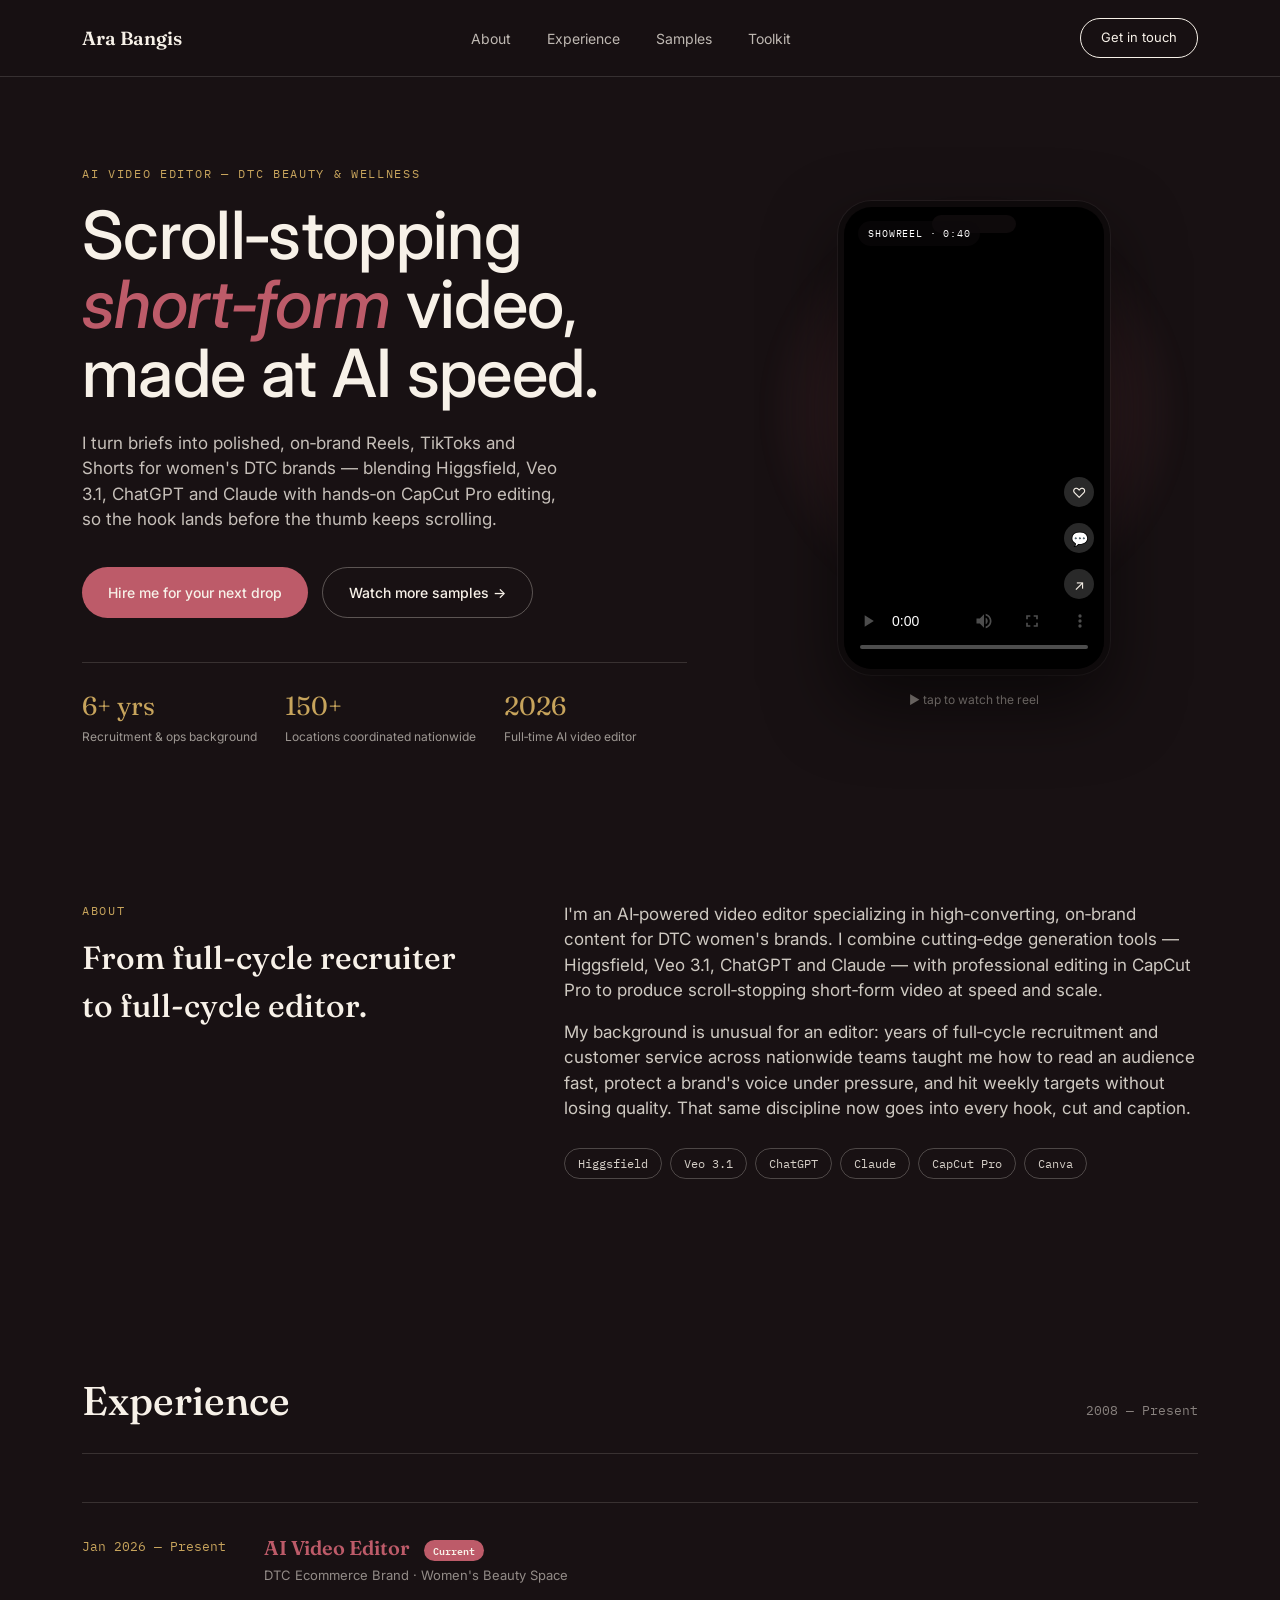
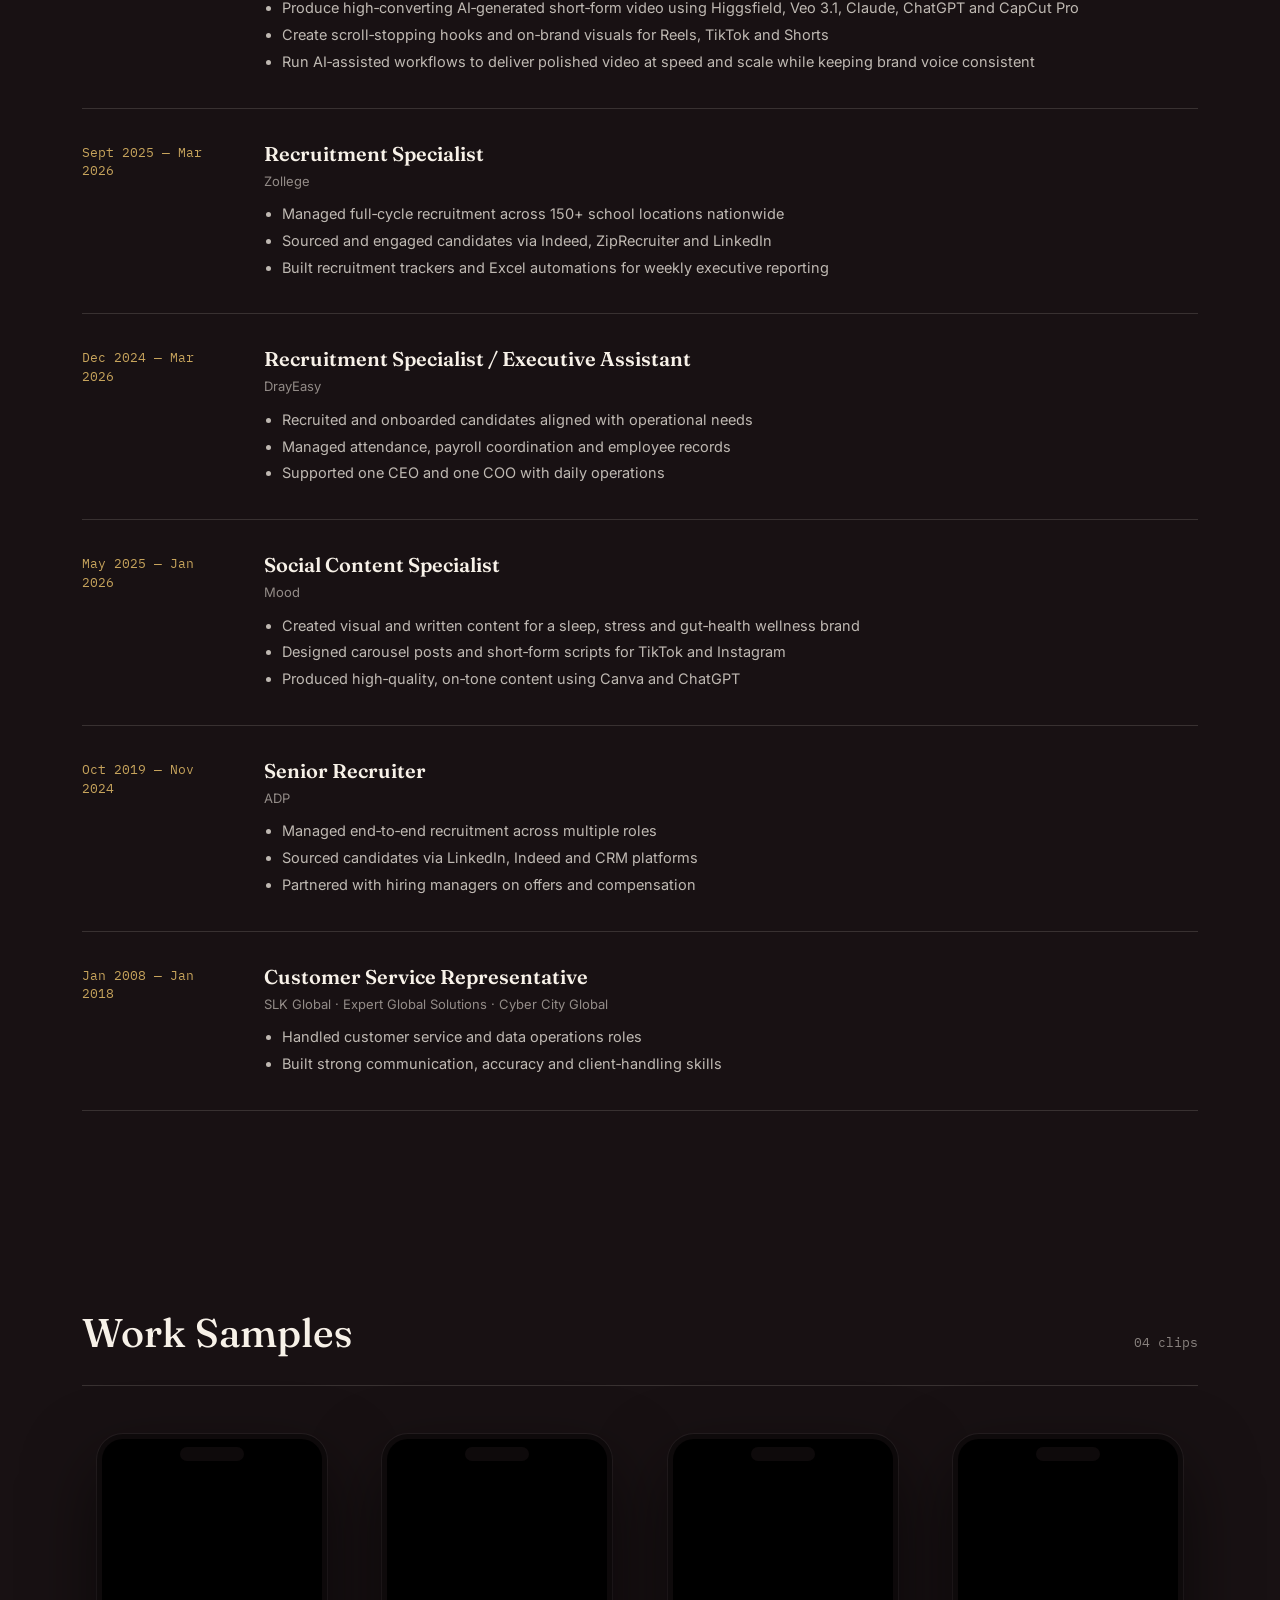
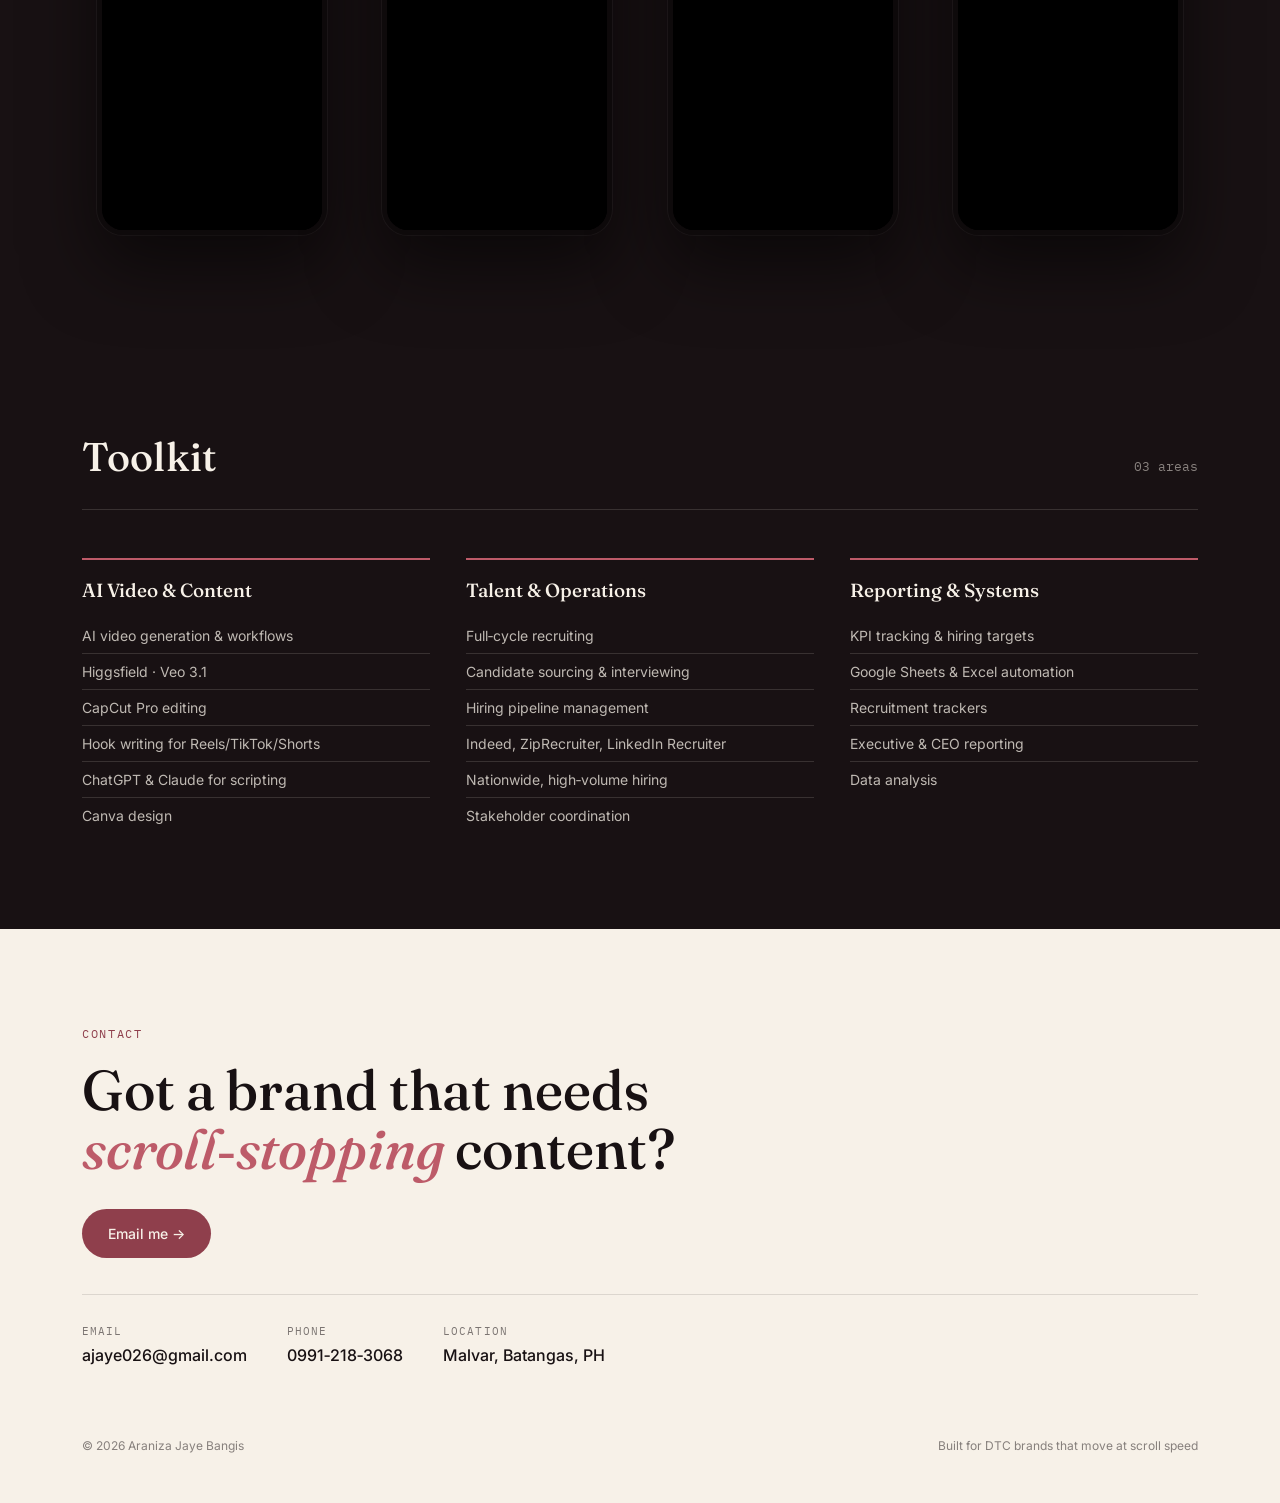
==== index.html @ 62c7978e "Add files via upload" ====
<!DOCTYPE html>
<html lang="en">
<head>
<meta charset="UTF-8">
<meta name="viewport" content="width=device-width, initial-scale=1.0">
<title>Ara Bangis — AI Video Editor for DTC Beauty & Wellness Brands</title>
<link rel="preconnect" href="https://fonts.googleapis.com">
<link rel="preconnect" href="https://fonts.gstatic.com" crossorigin>
<link href="https://fonts.googleapis.com/css2?family=Fraunces:ital,opsz,wght@0,9..144,300;0,9..144,500;0,9..144,600;1,9..144,500&family=Inter:wght@400;500;600&family=IBM+Plex+Mono:wght@400;500&display=swap" rel="stylesheet">
<style>
  :root{
    --ink:#181113;
    --ivory:#F7F1E8;
    --rose:#BD5B69;
    --rose-deep:#8F3F4C;
    --gold:#C7A45C;
    --line: rgba(247,241,232,0.14);
    --line-soft: rgba(24,17,19,0.12);
    --max: 1180px;
  }
  *{box-sizing:border-box; margin:0; padding:0;}
  html{scroll-behavior:smooth;}
  body{
    background:var(--ink);
    color:var(--ivory);
    font-family:'Inter', sans-serif;
    line-height:1.5;
    overflow-x:hidden;
  }
  ::selection{background:var(--rose); color:var(--ivory);}
  a{color:inherit; text-decoration:none;}

  .display{font-family:'Fraunces', serif;}
  .mono{font-family:'IBM Plex Mono', monospace; letter-spacing:0.02em;}
  .eyebrow{
    font-family:'IBM Plex Mono', monospace;
    font-size:12px;
    letter-spacing:0.14em;
    text-transform:uppercase;
    color:var(--gold);
  }

  .wrap{max-width:var(--max); margin:0 auto; padding:0 32px;}

  /* ---------- NAV ---------- */
  nav{
    position:sticky; top:0; z-index:50;
    background:rgba(24,17,19,0.86);
    backdrop-filter:blur(10px);
    border-bottom:1px solid var(--line);
  }
  nav .wrap{
    display:flex; align-items:center; justify-content:space-between;
    height:76px;
  }
  .nav-name{font-family:'Fraunces', serif; font-size:19px; font-weight:600;}
  .nav-links{display:flex; gap:36px; font-size:14px;}
  .nav-links a{opacity:0.75; transition:opacity 0.2s;}
  .nav-links a:hover{opacity:1;}
  .nav-cta{
    border:1px solid var(--ivory); padding:9px 20px; border-radius:999px;
    font-size:13px; white-space:nowrap;
  }
  .nav-cta:hover{background:var(--ivory); color:var(--ink);}
  @media (max-width:820px){ .nav-links{display:none;} }

  /* ---------- HERO ---------- */
  header.hero{
    padding:88px 0 60px;
    position:relative;
  }
  .hero-grid{
    display:grid;
    grid-template-columns:1.15fr 0.85fr;
    gap:64px;
    align-items:center;
  }
  @media (max-width:900px){ .hero-grid{grid-template-columns:1fr; gap:56px;} }

  .hero h1{
    font-size:clamp(40px, 5.2vw, 68px);
    font-weight:500;
    line-height:1.04;
    letter-spacing:-0.01em;
    margin:18px 0 22px;
  }
  .hero h1 em{
    font-style:italic;
    color:var(--rose);
    font-weight:500;
  }
  .hero p.lede{
    font-size:17px;
    max-width:480px;
    color:rgba(247,241,232,0.78);
    margin-bottom:34px;
  }
  .hero-ctas{display:flex; gap:14px; flex-wrap:wrap;}
  .btn{
    display:inline-flex; align-items:center; gap:8px;
    padding:14px 26px; border-radius:999px;
    font-size:14px; font-weight:500;
    transition:transform 0.2s ease, background 0.2s ease;
  }
  .btn-solid{background:var(--rose); color:var(--ivory);}
  .btn-solid:hover{background:var(--rose-deep); transform:translateY(-2px);}
  .btn-outline{border:1px solid rgba(247,241,232,0.3);}
  .btn-outline:hover{border-color:var(--ivory); transform:translateY(-2px);}

  .hero-meta{
    display:flex; gap:28px; margin-top:44px;
    padding-top:24px; border-top:1px solid var(--line);
    flex-wrap:wrap;
  }
  .hero-meta .stat-num{font-family:'Fraunces', serif; font-size:26px; color:var(--gold);}
  .hero-meta .stat-label{font-size:12px; color:rgba(247,241,232,0.6); margin-top:2px;}

  /* ---------- PHONE / REEL SHOWCASE ---------- */
  .phone-stage{
    display:flex; justify-content:center; position:relative;
  }
  .phone-stage::before{
    content:"";
    position:absolute;
    width:420px; height:420px;
    background:radial-gradient(circle, rgba(189,91,105,0.35), transparent 70%);
    filter:blur(10px);
    z-index:0;
  }
  .phone{
    position:relative; z-index:1;
    width:272px;
    border-radius:34px;
    border:6px solid #0e0a0b;
    background:#0e0a0b;
    box-shadow:0 30px 70px rgba(0,0,0,0.55), 0 0 0 1px rgba(255,255,255,0.06);
    overflow:hidden;
  }
  .phone-notch{
    position:absolute; top:8px; left:50%; transform:translateX(-50%);
    width:84px; height:18px; background:#0e0a0b; border-radius:12px; z-index:5;
  }
  .phone video{
    display:block; width:100%; aspect-ratio:9/16; object-fit:cover; background:#000;
  }
  .reel-chrome{
    position:absolute; inset:0; z-index:4; pointer-events:none;
    display:flex; flex-direction:column; justify-content:flex-end;
    padding:16px 14px; color:#fff;
  }
  .reel-chrome .handle{font-size:12px; font-weight:600;}
  .reel-chrome .caption{font-size:11px; opacity:0.85; margin-top:3px; max-width:170px;}
  .reel-side-icons{
    position:absolute; right:10px; bottom:70px; z-index:5;
    display:flex; flex-direction:column; gap:16px; align-items:center;
    pointer-events:none;
  }
  .reel-side-icons span{font-size:10px; color:#fff; opacity:0.9;}
  .reel-side-icons .ico{
    width:30px; height:30px; border-radius:50%;
    background:rgba(255,255,255,0.16);
    display:flex; align-items:center; justify-content:center;
    font-size:14px;
  }
  .play-badge{
    position:absolute; top:14px; left:14px; z-index:6;
    background:rgba(14,10,11,0.55);
    color:#fff; font-size:10px; font-family:'IBM Plex Mono', monospace;
    padding:5px 10px; border-radius:999px; letter-spacing:0.08em;
  }
  .tap-hint{
    text-align:center; margin-top:16px; font-size:12px;
    color:rgba(247,241,232,0.55);
  }

  /* ---------- SECTION HEADERS ---------- */
  section{padding:96px 0;}
  .section-head{
    display:flex; align-items:baseline; justify-content:space-between;
    margin-bottom:48px; flex-wrap:wrap; gap:14px;
    border-bottom:1px solid var(--line); padding-bottom:22px;
  }
  .section-head h2{font-size:clamp(28px,3.4vw,40px); font-weight:500;}
  .section-head .count{font-family:'IBM Plex Mono', monospace; font-size:13px; opacity:0.5;}

  /* ---------- ABOUT ---------- */
  #about .about-grid{
    display:grid; grid-template-columns:0.4fr 0.6fr; gap:60px;
  }
  @media (max-width:820px){ #about .about-grid{grid-template-columns:1fr;} }
  #about p{font-size:17px; color:rgba(247,241,232,0.82); margin-bottom:16px; max-width:640px;}
  .toolbelt{display:flex; flex-wrap:wrap; gap:8px; margin-top:26px;}
  .pill{
    font-family:'IBM Plex Mono', monospace; font-size:11.5px;
    border:1px solid rgba(247,241,232,0.24); border-radius:999px;
    padding:6px 13px; color:rgba(247,241,232,0.85);
  }

  /* ---------- WORK TIMELINE ---------- */
  .timeline{border-top:1px solid var(--line);}
  .tl-item{
    display:grid; grid-template-columns:150px 1fr; gap:32px;
    padding:30px 0; border-bottom:1px solid var(--line);
  }
  @media (max-width:700px){ .tl-item{grid-template-columns:1fr;} }
  .tl-date{
    font-family:'IBM Plex Mono', monospace; font-size:12.5px;
    color:var(--gold); padding-top:4px;
  }
  .tl-role{font-size:20px; font-weight:600; margin-bottom:3px;}
  .tl-role .display{font-family:'Fraunces', serif; font-weight:500;}
  .tl-org{font-size:13px; color:rgba(247,241,232,0.55); margin-bottom:12px;}
  .tl-item.featured .tl-role{color:var(--rose);}
  .tl-item ul{margin-left:18px; color:rgba(247,241,232,0.75); font-size:14.5px;}
  .tl-item li{margin-bottom:5px;}
  .tag-featured{
    display:inline-block; margin-left:10px;
    font-family:'IBM Plex Mono', monospace; font-size:10px;
    background:var(--rose); color:var(--ivory);
    padding:3px 9px; border-radius:999px; vertical-align:middle;
  }

  /* ---------- SAMPLE GALLERY ---------- */
  .sample-grid{
    display:grid;
    grid-template-columns:repeat(4, 1fr);
    gap:26px;
  }
  @media (max-width:980px){ .sample-grid{grid-template-columns:repeat(2,1fr);} }
  @media (max-width:560px){ .sample-grid{grid-template-columns:1fr; max-width:280px; margin:0 auto;} }
  .sample-card{display:flex; justify-content:center;}
  .phone--sm{width:100%; max-width:230px; border-radius:26px; border-width:5px;}
  .phone--sm .phone-notch{width:64px; height:14px;}

  /* ---------- SKILLS ---------- */
  .skill-cols{display:grid; grid-template-columns:repeat(3,1fr); gap:36px;}
  @media (max-width:820px){ .skill-cols{grid-template-columns:1fr 1fr;} }
  @media (max-width:560px){ .skill-cols{grid-template-columns:1fr;} }
  .skill-card{border-top:2px solid var(--rose); padding-top:16px;}
  .skill-card h3{font-family:'Fraunces', serif; font-size:19px; font-weight:500; margin-bottom:14px;}
  .skill-card ul{list-style:none; font-size:14px; color:rgba(247,241,232,0.75);}
  .skill-card li{padding:7px 0; border-bottom:1px solid var(--line);}
  .skill-card li:last-child{border-bottom:none;}

  /* ---------- CONTACT ---------- */
  footer{
    background:var(--ivory); color:var(--ink);
    padding:96px 0 48px;
  }
  footer .eyebrow{color:var(--rose-deep);}
  footer h2{
    font-family:'Fraunces', serif; font-weight:500;
    font-size:clamp(32px,5vw,56px); line-height:1.05; margin:18px 0 30px;
    max-width:680px;
  }
  footer h2 em{color:var(--rose); font-style:italic;}
  .contact-row{
    display:flex; gap:40px; flex-wrap:wrap; margin-top:36px;
    padding-top:28px; border-top:1px solid var(--line-soft);
  }
  .contact-item .label{font-family:'IBM Plex Mono', monospace; font-size:11px; text-transform:uppercase; letter-spacing:0.1em; opacity:0.55;}
  .contact-item .val{font-size:16px; font-weight:500; margin-top:4px;}
  .foot-bottom{
    margin-top:70px; display:flex; justify-content:space-between;
    font-size:12px; opacity:0.5; flex-wrap:wrap; gap:10px;
  }
</style>
</head>
<body>

<nav>
  <div class="wrap">
    <div class="nav-name">Ara Bangis</div>
    <div class="nav-links">
      <a href="#about">About</a>
      <a href="#work">Experience</a>
      <a href="#samples">Samples</a>
      <a href="#skills">Toolkit</a>
    </div>
    <a class="nav-cta" href="#contact">Get in touch</a>
  </div>
</nav>

<header class="hero">
  <div class="wrap hero-grid">
    <div>
      <div class="eyebrow">AI Video Editor — DTC Beauty &amp; Wellness</div>
      <h1>Scroll‑stopping<br><em>short‑form</em> video,<br>made at AI speed.</h1>
      <p class="lede">I turn briefs into polished, on‑brand Reels, TikToks and Shorts for women's DTC brands — blending Higgsfield, Veo 3.1, ChatGPT and Claude with hands‑on CapCut Pro editing, so the hook lands before the thumb keeps scrolling.</p>
      <div class="hero-ctas">
        <a class="btn btn-solid" href="mailto:ajaye026@gmail.com">Hire me for your next drop</a>
        <a class="btn btn-outline" href="#samples">Watch more samples →</a>
      </div>
      <div class="hero-meta">
        <div>
          <div class="stat-num">6+ yrs</div>
          <div class="stat-label">Recruitment &amp; ops background</div>
        </div>
        <div>
          <div class="stat-num">150+</div>
          <div class="stat-label">Locations coordinated nationwide</div>
        </div>
        <div>
          <div class="stat-num">2026</div>
          <div class="stat-label">Full‑time AI video editor</div>
        </div>
      </div>
    </div>

    <div class="phone-stage">
      <div>
        <div class="phone">
          <div class="phone-notch"></div>
          <span class="play-badge">SHOWREEL · 0:40</span>
          <video controls playsinline preload="metadata" poster="assets/poster.jpg">
            <source src="assets/showreel.mp4" type="video/mp4">
          </video>
          <div class="reel-side-icons">
            <div><div class="ico">♡</div></div>
            <div><div class="ico">💬</div></div>
            <div><div class="ico">↗</div></div>
          </div>
        </div>
        <p class="tap-hint">▶ tap to watch the reel</p>
      </div>
    </div>
  </div>
</header>

<section id="about">
  <div class="wrap about-grid">
    <div>
      <div class="eyebrow">About</div>
      <h2 class="display" style="font-size:32px; font-weight:500; margin-top:14px;">From full‑cycle recruiter<br>to full‑cycle editor.</h2>
    </div>
    <div>
      <p>I'm an AI‑powered video editor specializing in high‑converting, on‑brand content for DTC women's brands. I combine cutting‑edge generation tools — Higgsfield, Veo 3.1, ChatGPT and Claude — with professional editing in CapCut Pro to produce scroll‑stopping short‑form video at speed and scale.</p>
      <p>My background is unusual for an editor: years of full‑cycle recruitment and customer service across nationwide teams taught me how to read an audience fast, protect a brand's voice under pressure, and hit weekly targets without losing quality. That same discipline now goes into every hook, cut and caption.</p>
      <div class="toolbelt">
        <span class="pill">Higgsfield</span>
        <span class="pill">Veo 3.1</span>
        <span class="pill">ChatGPT</span>
        <span class="pill">Claude</span>
        <span class="pill">CapCut Pro</span>
        <span class="pill">Canva</span>
      </div>
    </div>
  </div>
</section>

<section id="work">
  <div class="wrap">
    <div class="section-head">
      <h2 class="display">Experience</h2>
      <div class="count">2008 — Present</div>
    </div>

    <div class="timeline">
      <div class="tl-item featured">
        <div class="tl-date">Jan 2026 — Present</div>
        <div>
          <div class="tl-role display">AI Video Editor <span class="tag-featured">Current</span></div>
          <div class="tl-org">DTC Ecommerce Brand · Women's Beauty Space</div>
          <ul>
            <li>Produce high‑converting AI‑generated short‑form video using Higgsfield, Veo 3.1, Claude, ChatGPT and CapCut Pro</li>
            <li>Create scroll‑stopping hooks and on‑brand visuals for Reels, TikTok and Shorts</li>
            <li>Run AI‑assisted workflows to deliver polished video at speed and scale while keeping brand voice consistent</li>
          </ul>
        </div>
      </div>

      <div class="tl-item">
        <div class="tl-date">Sept 2025 — Mar 2026</div>
        <div>
          <div class="tl-role display">Recruitment Specialist</div>
          <div class="tl-org">Zollege</div>
          <ul>
            <li>Managed full‑cycle recruitment across 150+ school locations nationwide</li>
            <li>Sourced and engaged candidates via Indeed, ZipRecruiter and LinkedIn</li>
            <li>Built recruitment trackers and Excel automations for weekly executive reporting</li>
          </ul>
        </div>
      </div>

      <div class="tl-item">
        <div class="tl-date">Dec 2024 — Mar 2026</div>
        <div>
          <div class="tl-role display">Recruitment Specialist / Executive Assistant</div>
          <div class="tl-org">DrayEasy</div>
          <ul>
            <li>Recruited and onboarded candidates aligned with operational needs</li>
            <li>Managed attendance, payroll coordination and employee records</li>
            <li>Supported one CEO and one COO with daily operations</li>
          </ul>
        </div>
      </div>

      <div class="tl-item">
        <div class="tl-date">May 2025 — Jan 2026</div>
        <div>
          <div class="tl-role display">Social Content Specialist</div>
          <div class="tl-org">Mood</div>
          <ul>
            <li>Created visual and written content for a sleep, stress and gut‑health wellness brand</li>
            <li>Designed carousel posts and short‑form scripts for TikTok and Instagram</li>
            <li>Produced high‑quality, on‑tone content using Canva and ChatGPT</li>
          </ul>
        </div>
      </div>

      <div class="tl-item">
        <div class="tl-date">Oct 2019 — Nov 2024</div>
        <div>
          <div class="tl-role display">Senior Recruiter</div>
          <div class="tl-org">ADP</div>
          <ul>
            <li>Managed end‑to‑end recruitment across multiple roles</li>
            <li>Sourced candidates via LinkedIn, Indeed and CRM platforms</li>
            <li>Partnered with hiring managers on offers and compensation</li>
          </ul>
        </div>
      </div>

      <div class="tl-item">
        <div class="tl-date">Jan 2008 — Jan 2018</div>
        <div>
          <div class="tl-role display">Customer Service Representative</div>
          <div class="tl-org">SLK Global · Expert Global Solutions · Cyber City Global</div>
          <ul>
            <li>Handled customer service and data operations roles</li>
            <li>Built strong communication, accuracy and client‑handling skills</li>
          </ul>
        </div>
      </div>
    </div>
  </div>
</section>

<section id="samples">
  <div class="wrap">
    <div class="section-head">
      <h2 class="display">Work Samples</h2>
      <div class="count">04 clips</div>
    </div>
    <div class="sample-grid">

      <div class="sample-card">
        <div class="phone phone--sm">
          <div class="phone-notch"></div>
          <video controls playsinline preload="metadata" poster="assets/Ara_01_poster.jpg">
            <source src="assets/Ara_01.mp4" type="video/mp4">
          </video>
        </div>
      </div>

      <div class="sample-card">
        <div class="phone phone--sm">
          <div class="phone-notch"></div>
          <video controls playsinline preload="metadata" poster="assets/Ara_08_poster.jpg">
            <source src="assets/Ara_08.mp4" type="video/mp4">
          </video>
        </div>
      </div>

      <div class="sample-card">
        <div class="phone phone--sm">
          <div class="phone-notch"></div>
          <video controls playsinline preload="metadata" poster="assets/Ara_09_poster.jpg">
            <source src="assets/Ara_09.mp4" type="video/mp4">
          </video>
        </div>
      </div>

      <div class="sample-card">
        <div class="phone phone--sm">
          <div class="phone-notch"></div>
          <video controls playsinline preload="metadata" poster="assets/Ara_11_poster.jpg">
            <source src="assets/Ara_11.mp4" type="video/mp4">
          </video>
        </div>
      </div>

    </div>
  </div>
</section>

<section id="skills">
  <div class="wrap">
    <div class="section-head">
      <h2 class="display">Toolkit</h2>
      <div class="count">03 areas</div>
    </div>
    <div class="skill-cols">
      <div class="skill-card">
        <h3>AI Video &amp; Content</h3>
        <ul>
          <li>AI video generation &amp; workflows</li>
          <li>Higgsfield · Veo 3.1</li>
          <li>CapCut Pro editing</li>
          <li>Hook writing for Reels/TikTok/Shorts</li>
          <li>ChatGPT &amp; Claude for scripting</li>
          <li>Canva design</li>
        </ul>
      </div>
      <div class="skill-card">
        <h3>Talent &amp; Operations</h3>
        <ul>
          <li>Full‑cycle recruiting</li>
          <li>Candidate sourcing &amp; interviewing</li>
          <li>Hiring pipeline management</li>
          <li>Indeed, ZipRecruiter, LinkedIn Recruiter</li>
          <li>Nationwide, high‑volume hiring</li>
          <li>Stakeholder coordination</li>
        </ul>
      </div>
      <div class="skill-card">
        <h3>Reporting &amp; Systems</h3>
        <ul>
          <li>KPI tracking &amp; hiring targets</li>
          <li>Google Sheets &amp; Excel automation</li>
          <li>Recruitment trackers</li>
          <li>Executive &amp; CEO reporting</li>
          <li>Data analysis</li>
        </ul>
      </div>
    </div>
  </div>
</section>

<footer id="contact">
  <div class="wrap">
    <div class="eyebrow">Contact</div>
    <h2>Got a brand that needs<br><em>scroll‑stopping</em> content?</h2>
    <a class="btn btn-solid" href="mailto:ajaye026@gmail.com" style="background:var(--rose-deep); color:var(--ivory);">Email me →</a>

    <div class="contact-row">
      <div class="contact-item">
        <div class="label">Email</div>
        <div class="val">ajaye026@gmail.com</div>
      </div>
      <div class="contact-item">
        <div class="label">Phone</div>
        <div class="val">0991‑218‑3068</div>
      </div>
      <div class="contact-item">
        <div class="label">Location</div>
        <div class="val">Malvar, Batangas, PH</div>
      </div>
    </div>

    <div class="foot-bottom">
      <div>© 2026 Araniza Jaye Bangis</div>
      <div>Built for DTC brands that move at scroll speed</div>
    </div>
  </div>
</footer>

</body>
</html>
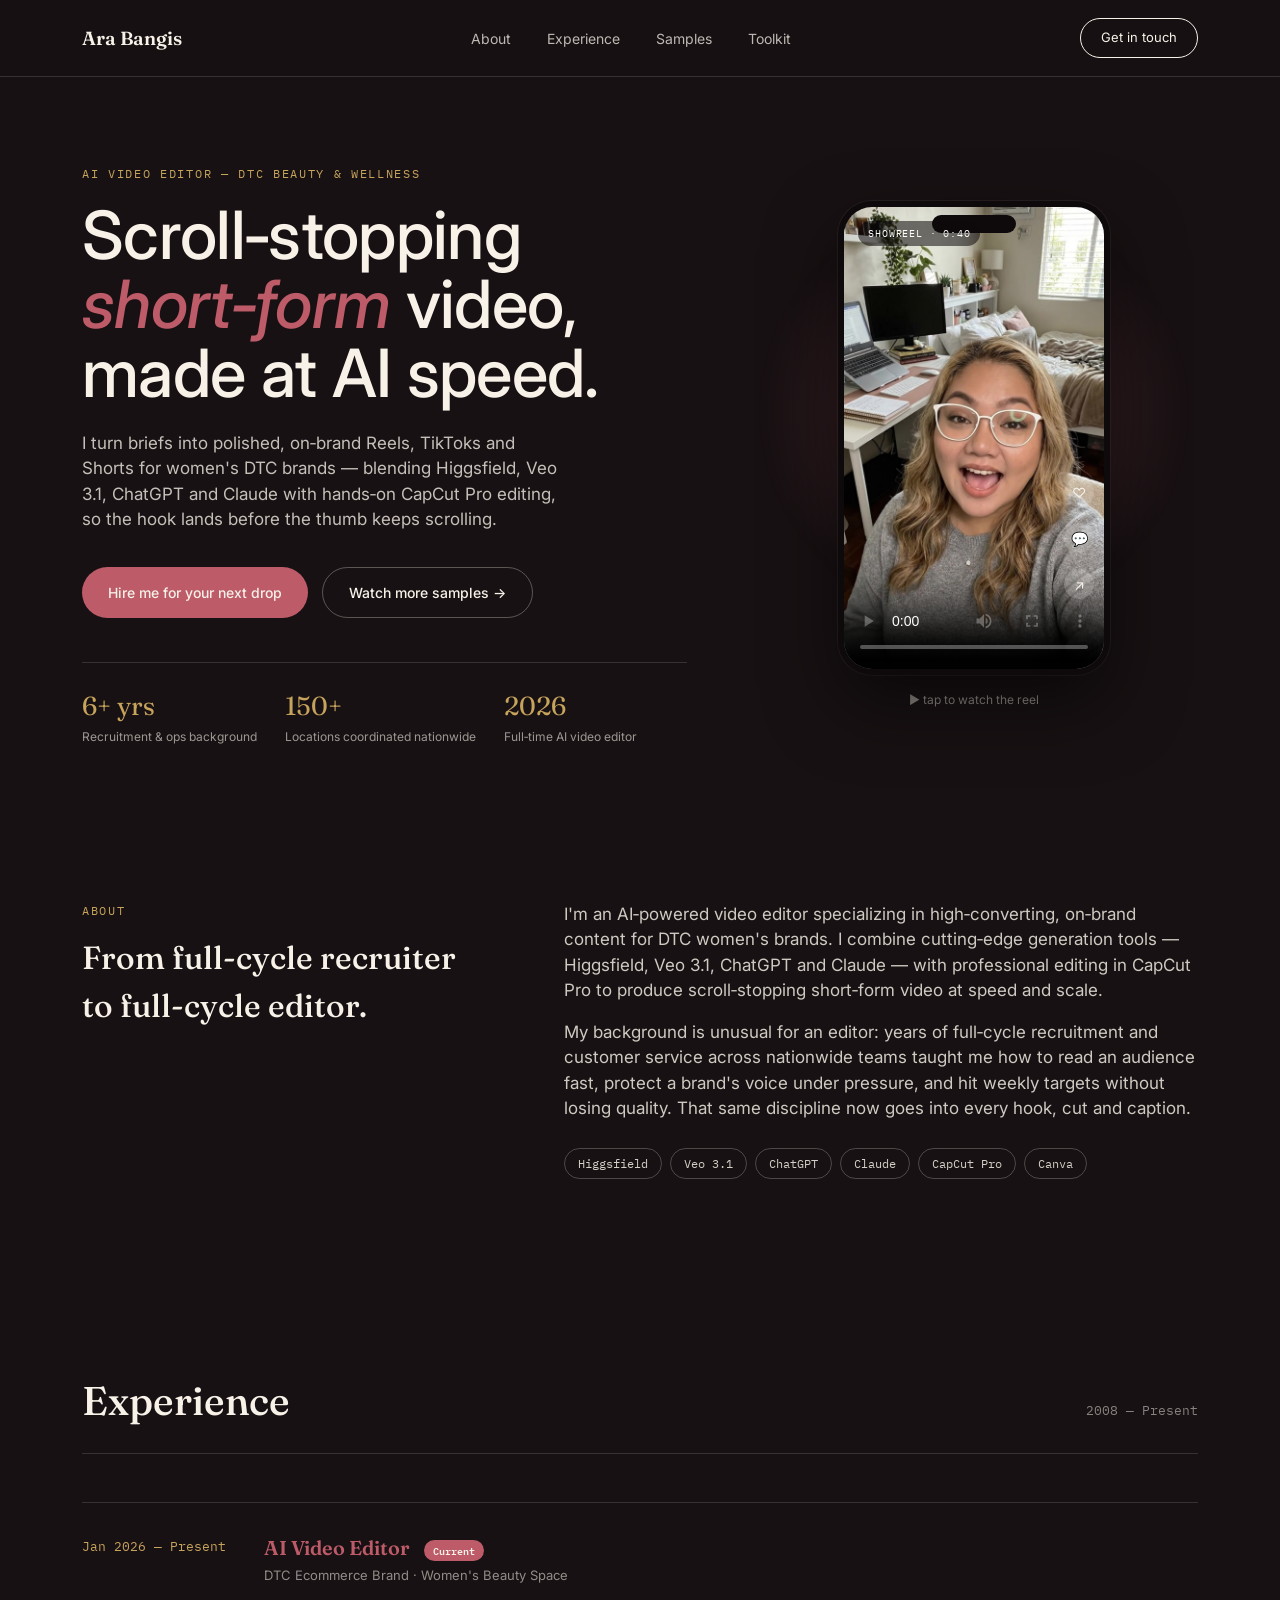
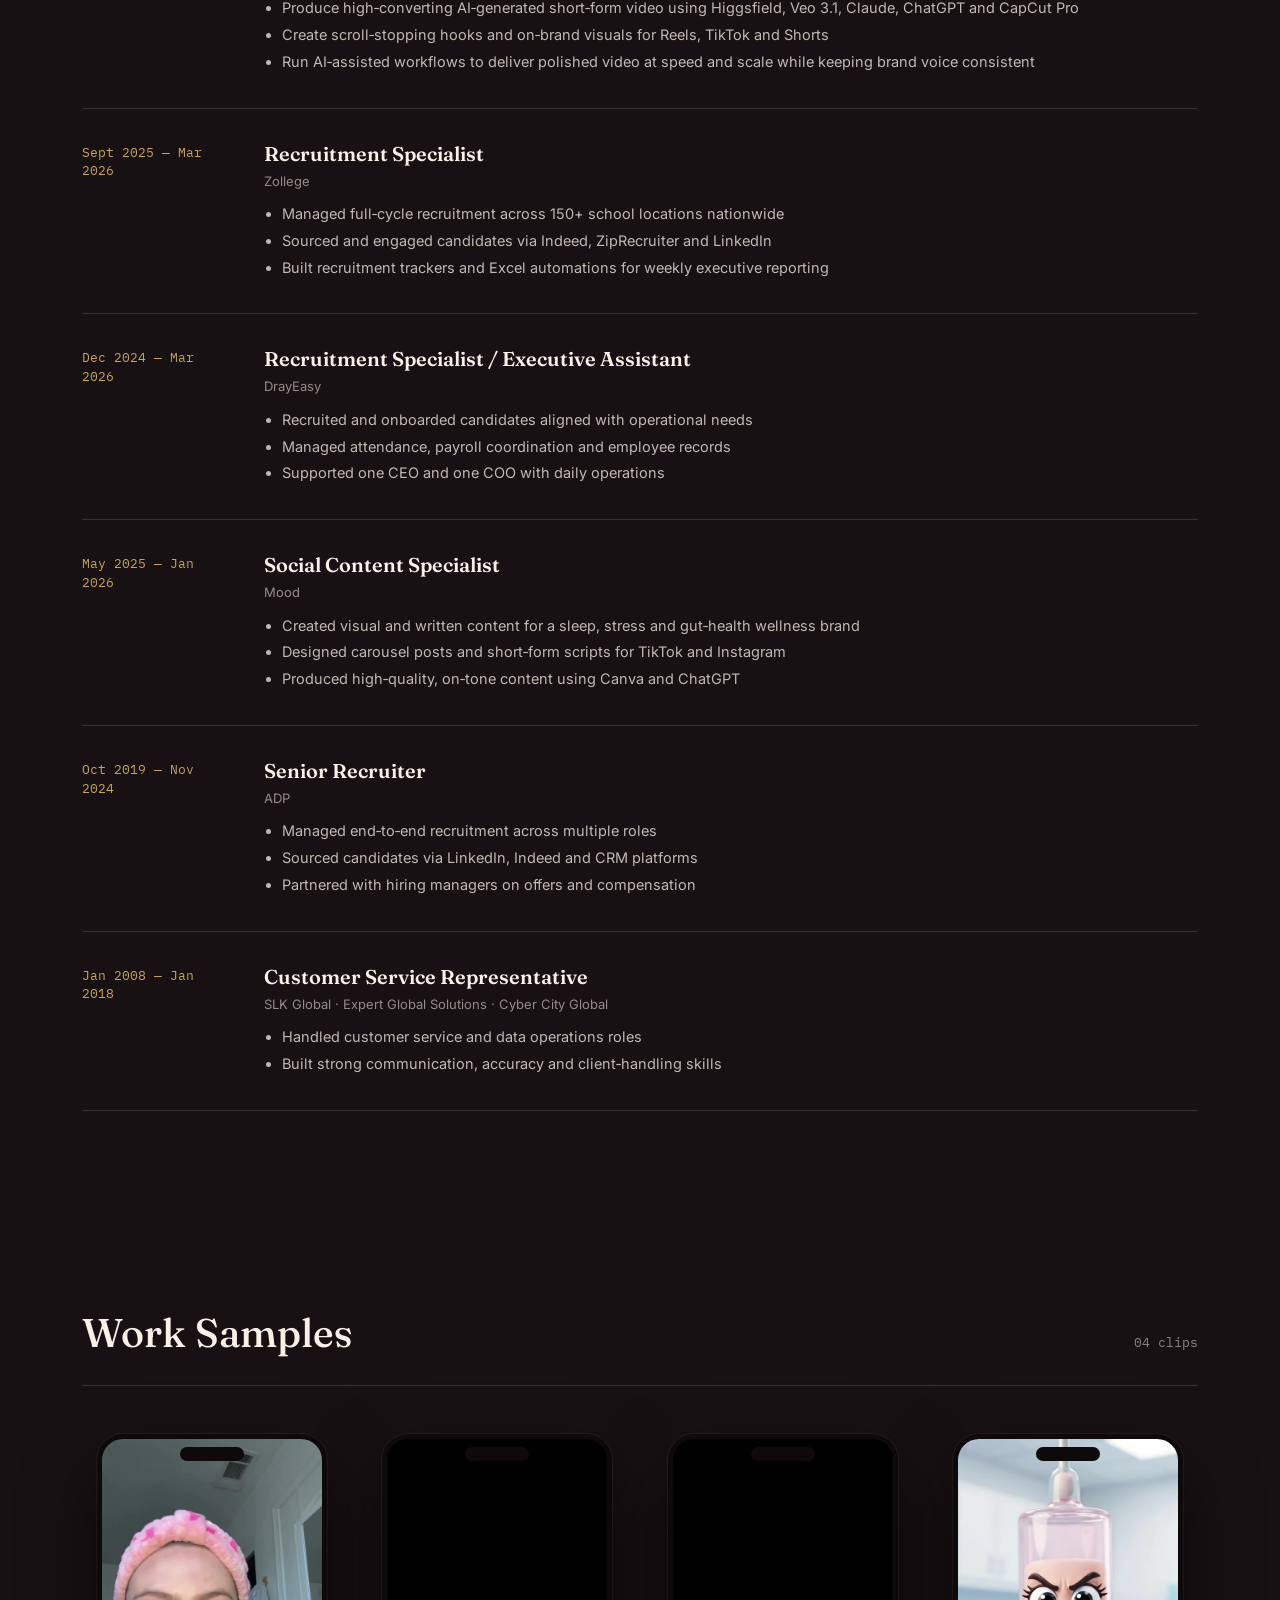
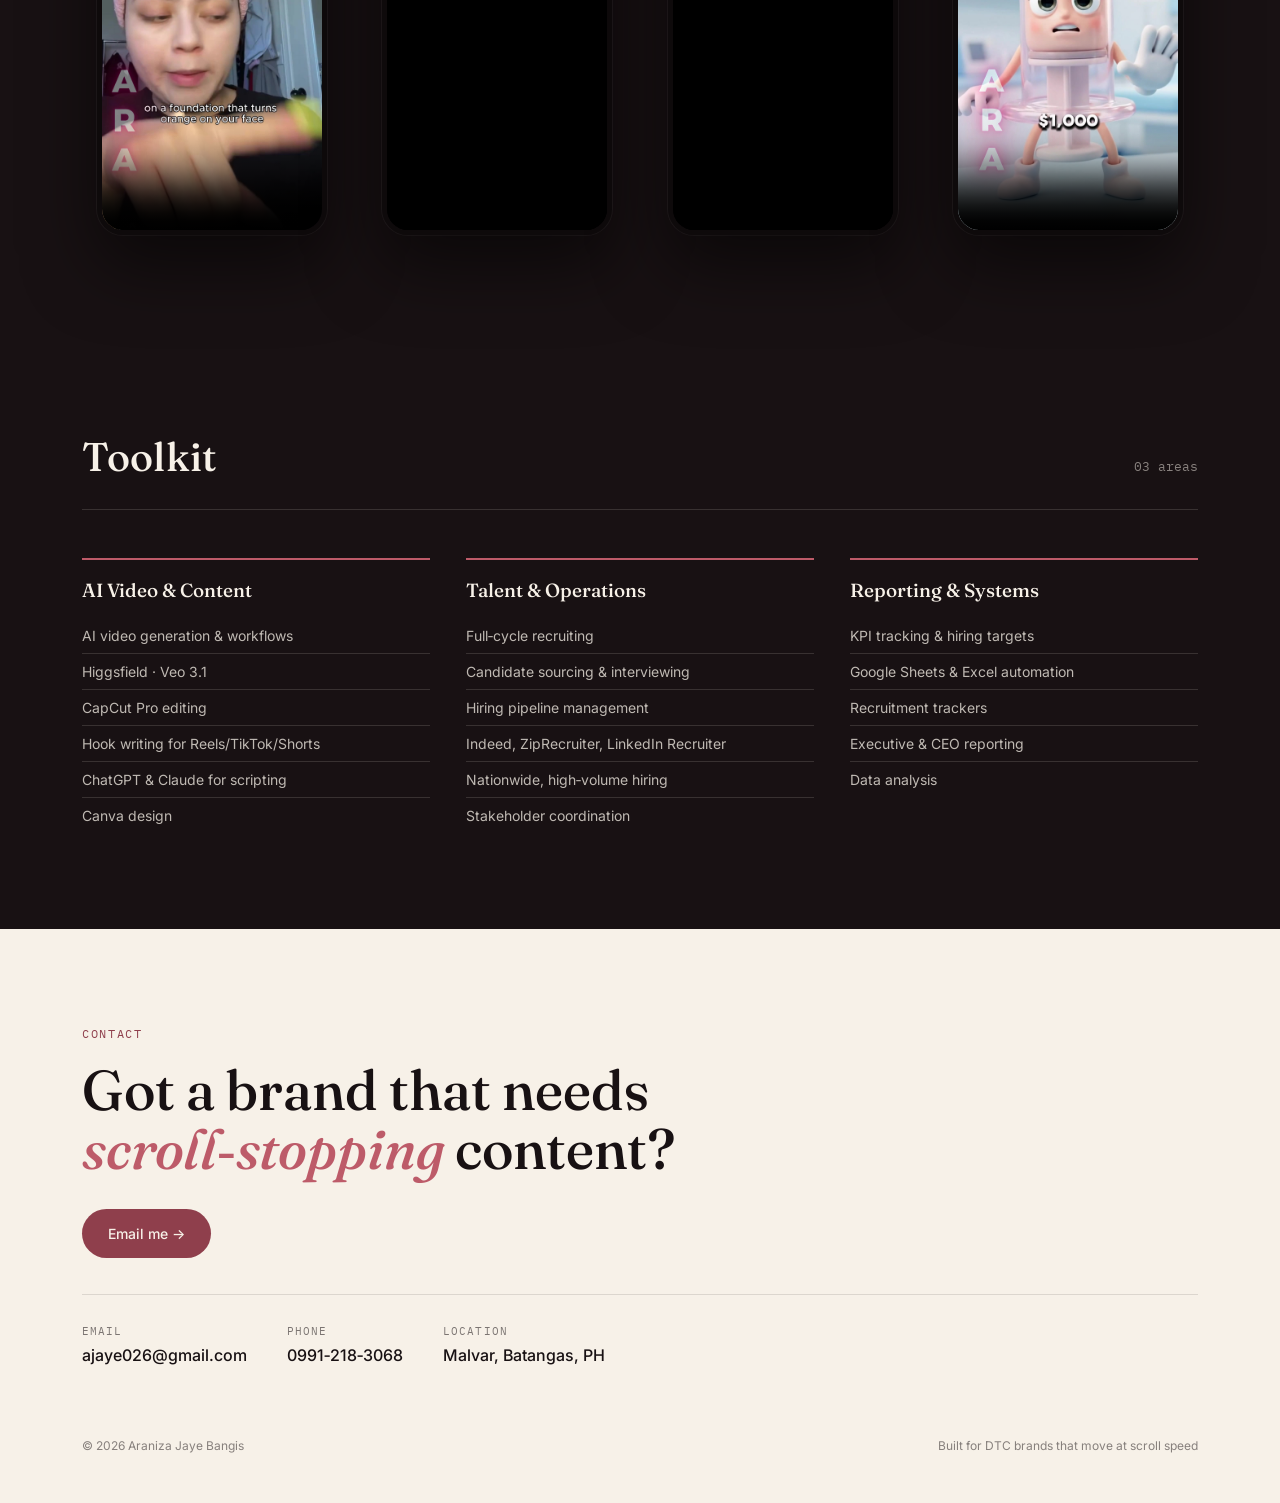
==== commit 1a6beb60: "Add files via upload" ====
--- a/index.html
+++ b/index.html
@@ -312,8 +312,8 @@
         <div class="phone">
           <div class="phone-notch"></div>
           <span class="play-badge">SHOWREEL · 0:40</span>
-          <video controls playsinline preload="metadata" poster="assets/poster.jpg">
-            <source src="assets/showreel.mp4" type="video/mp4">
+          <video controls playsinline preload="metadata" poster="poster.jpg">
+            <source src="showreel.mp4" type="video/mp4">
           </video>
           <div class="reel-side-icons">
             <div><div class="ico">♡</div></div>
@@ -447,8 +447,8 @@
       <div class="sample-card">
         <div class="phone phone--sm">
           <div class="phone-notch"></div>
-          <video controls playsinline preload="metadata" poster="assets/Ara_01_poster.jpg">
-            <source src="assets/Ara_01.mp4" type="video/mp4">
+          <video controls playsinline preload="metadata" poster="Ara_01_poster.jpg">
+            <source src="Ara_01.mp4" type="video/mp4">
           </video>
         </div>
       </div>
@@ -456,8 +456,8 @@
       <div class="sample-card">
         <div class="phone phone--sm">
           <div class="phone-notch"></div>
-          <video controls playsinline preload="metadata" poster="assets/Ara_08_poster.jpg">
-            <source src="assets/Ara_08.mp4" type="video/mp4">
+          <video controls playsinline preload="metadata" poster="Ara_08_poster.jpg">
+            <source src="Ara_08.mp4" type="video/mp4">
           </video>
         </div>
       </div>
@@ -465,8 +465,8 @@
       <div class="sample-card">
         <div class="phone phone--sm">
           <div class="phone-notch"></div>
-          <video controls playsinline preload="metadata" poster="assets/Ara_09_poster.jpg">
-            <source src="assets/Ara_09.mp4" type="video/mp4">
+          <video controls playsinline preload="metadata" poster="Ara_09_poster.jpg">
+            <source src="Ara_09.mp4" type="video/mp4">
           </video>
         </div>
       </div>
@@ -474,8 +474,8 @@
       <div class="sample-card">
         <div class="phone phone--sm">
           <div class="phone-notch"></div>
-          <video controls playsinline preload="metadata" poster="assets/Ara_11_poster.jpg">
-            <source src="assets/Ara_11.mp4" type="video/mp4">
+          <video controls playsinline preload="metadata" poster="Ara_11_poster.jpg">
+            <source src="Ara_11.mp4" type="video/mp4">
           </video>
         </div>
       </div>
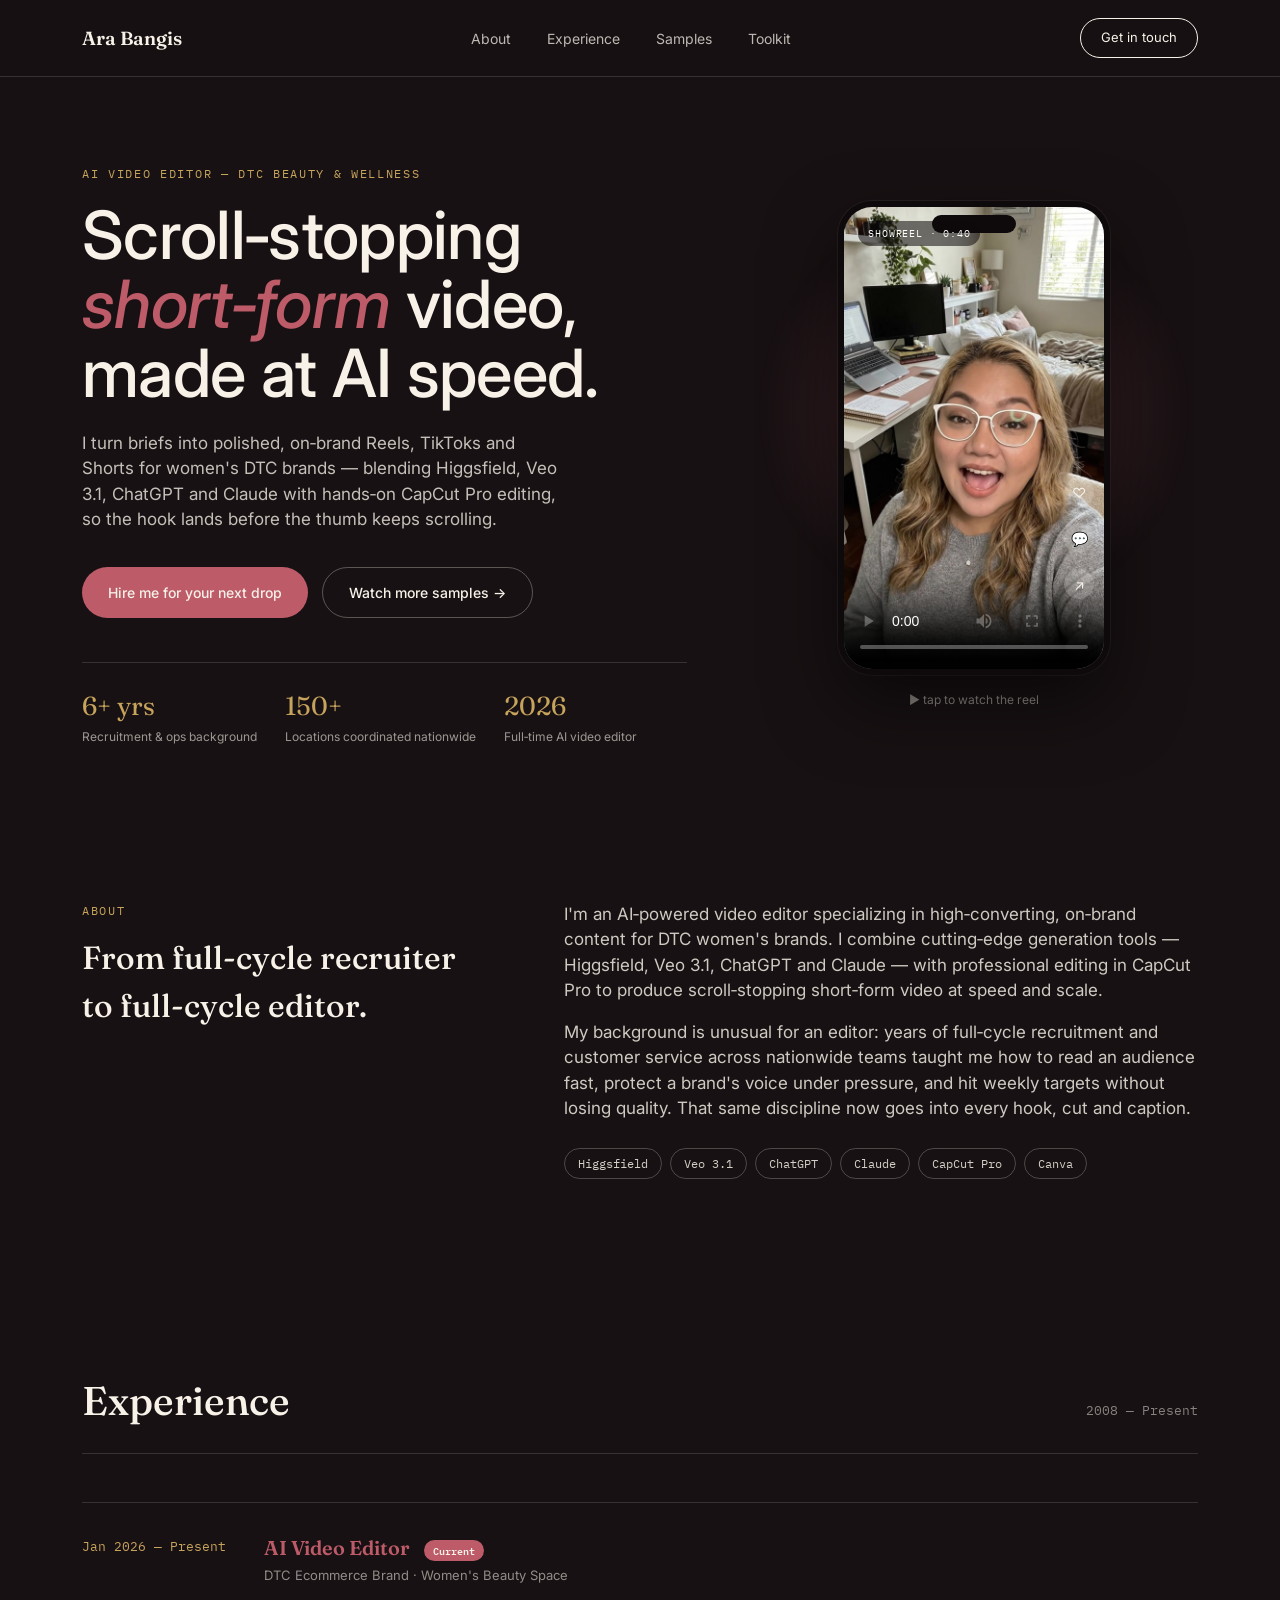
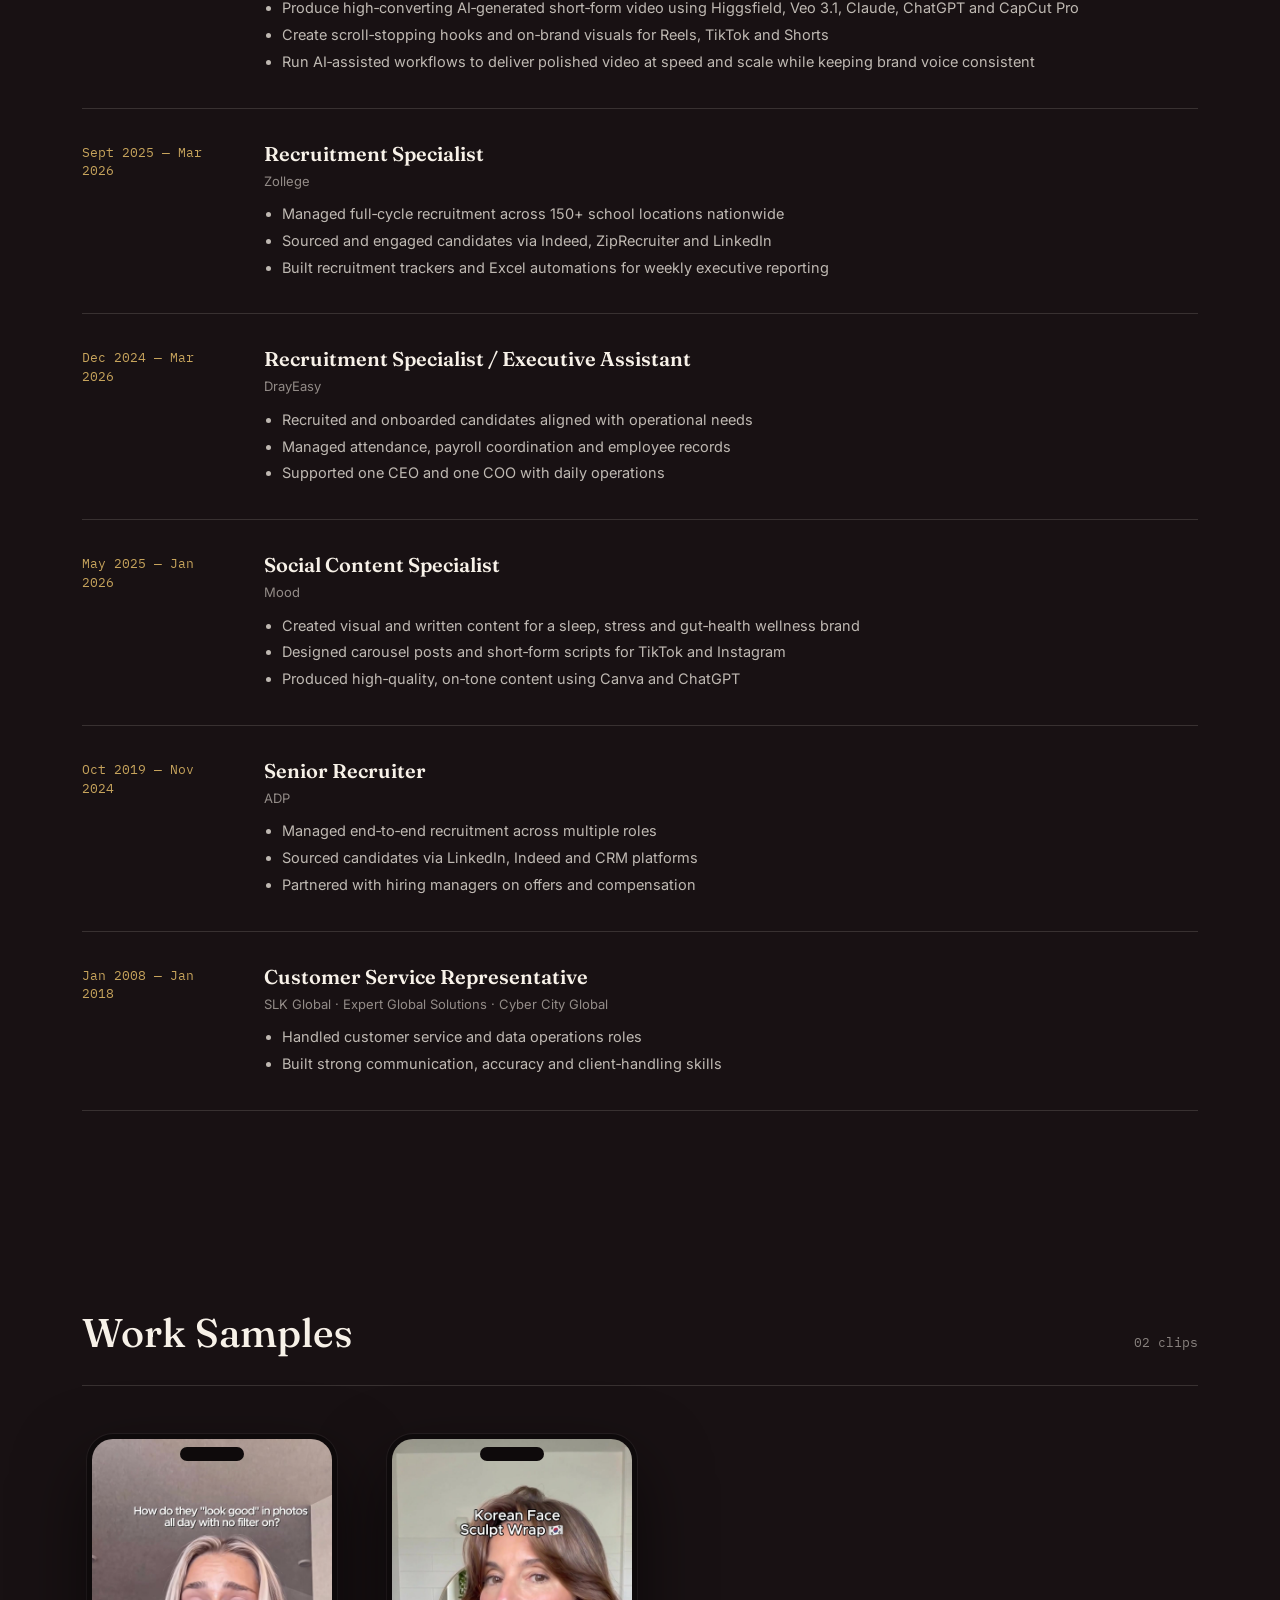
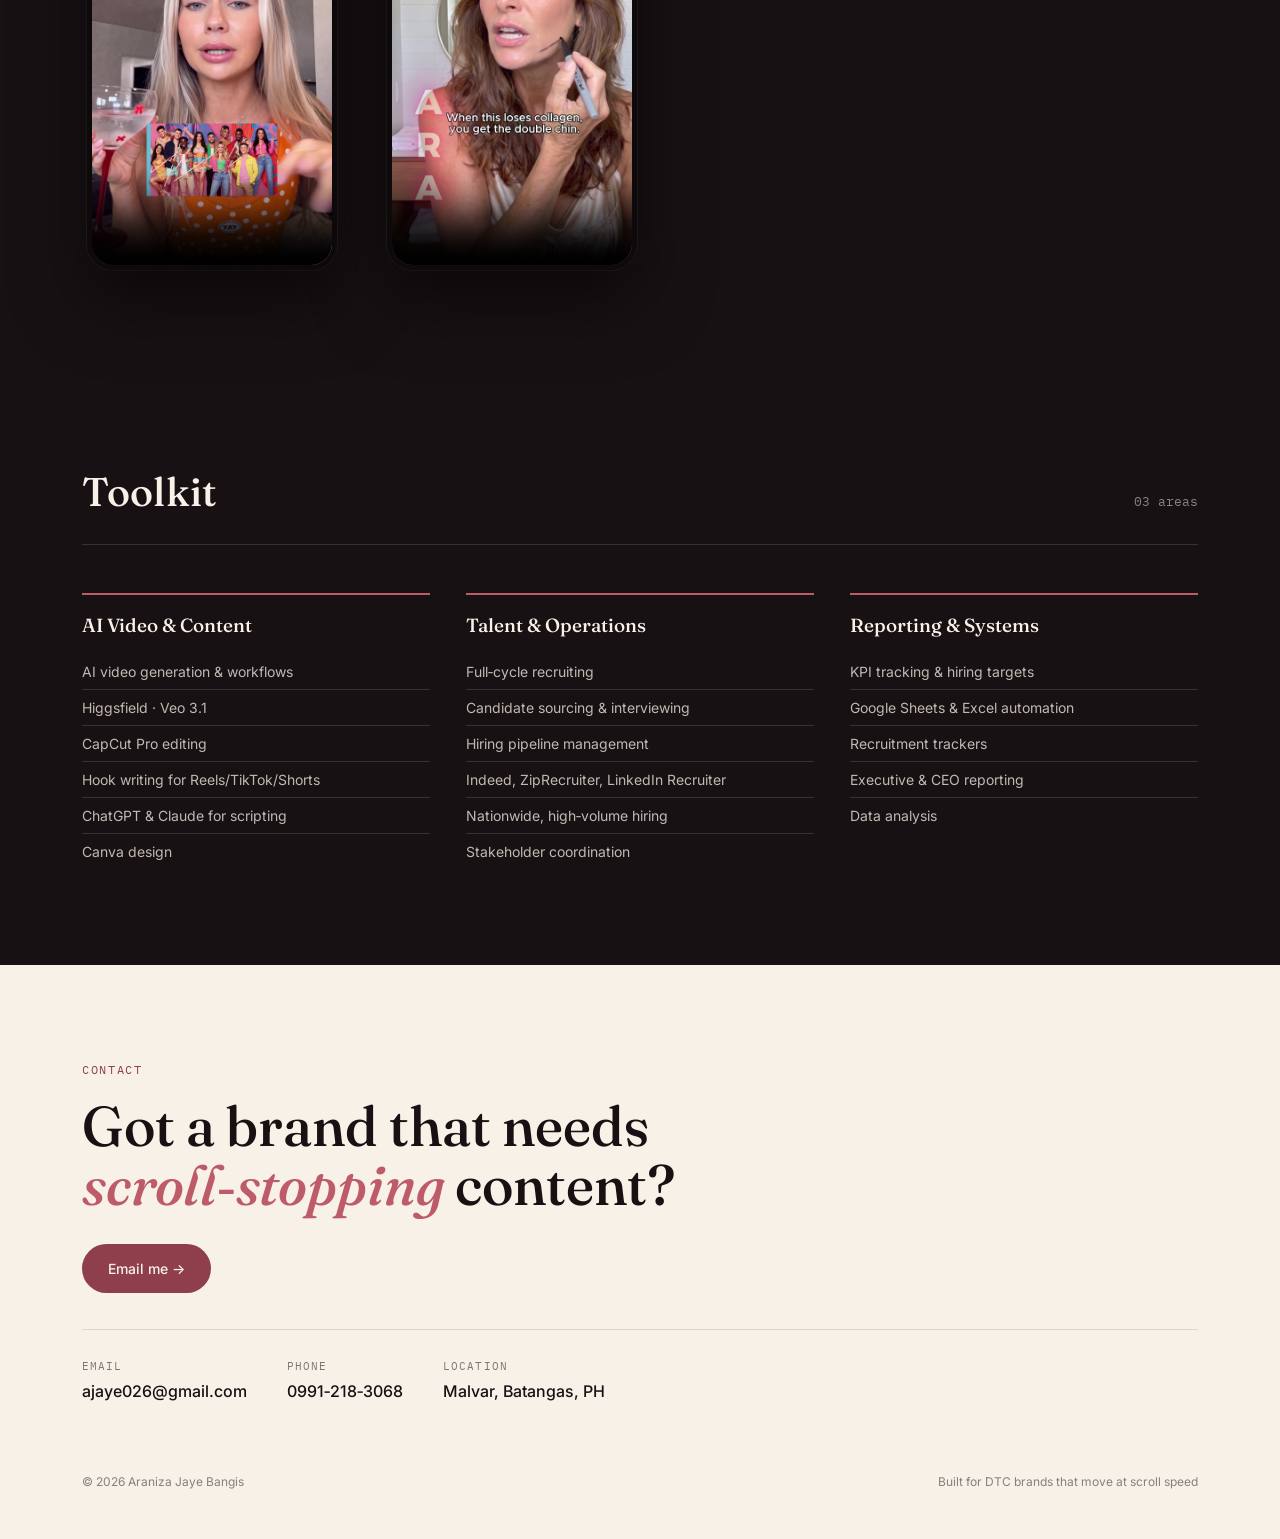
==== commit 729986d5: "Add files via upload" ====
--- a/index.html
+++ b/index.html
@@ -223,13 +223,13 @@
   /* ---------- SAMPLE GALLERY ---------- */
   .sample-grid{
     display:grid;
-    grid-template-columns:repeat(4, 1fr);
-    gap:26px;
-  }
-  @media (max-width:980px){ .sample-grid{grid-template-columns:repeat(2,1fr);} }
+    grid-template-columns:repeat(2, 1fr);
+    gap:40px;
+    max-width:560px;
+  }
   @media (max-width:560px){ .sample-grid{grid-template-columns:1fr; max-width:280px; margin:0 auto;} }
   .sample-card{display:flex; justify-content:center;}
-  .phone--sm{width:100%; max-width:230px; border-radius:26px; border-width:5px;}
+  .phone--sm{width:100%; max-width:250px; border-radius:26px; border-width:5px;}
   .phone--sm .phone-notch{width:64px; height:14px;}
 
   /* ---------- SKILLS ---------- */
@@ -440,15 +440,15 @@
   <div class="wrap">
     <div class="section-head">
       <h2 class="display">Work Samples</h2>
-      <div class="count">04 clips</div>
+      <div class="count">02 clips</div>
     </div>
     <div class="sample-grid">
 
       <div class="sample-card">
         <div class="phone phone--sm">
           <div class="phone-notch"></div>
-          <video controls playsinline preload="metadata" poster="Ara_01_poster.jpg">
-            <source src="Ara_01.mp4" type="video/mp4">
+          <video controls playsinline preload="metadata" poster="816_v1_poster.jpg">
+            <source src="816_v1.mp4" type="video/mp4">
           </video>
         </div>
       </div>
@@ -456,26 +456,8 @@
       <div class="sample-card">
         <div class="phone phone--sm">
           <div class="phone-notch"></div>
-          <video controls playsinline preload="metadata" poster="Ara_08_poster.jpg">
-            <source src="Ara_08.mp4" type="video/mp4">
-          </video>
-        </div>
-      </div>
-
-      <div class="sample-card">
-        <div class="phone phone--sm">
-          <div class="phone-notch"></div>
-          <video controls playsinline preload="metadata" poster="Ara_09_poster.jpg">
-            <source src="Ara_09.mp4" type="video/mp4">
-          </video>
-        </div>
-      </div>
-
-      <div class="sample-card">
-        <div class="phone phone--sm">
-          <div class="phone-notch"></div>
-          <video controls playsinline preload="metadata" poster="Ara_11_poster.jpg">
-            <source src="Ara_11.mp4" type="video/mp4">
+          <video controls playsinline preload="metadata" poster="Ara_14_poster.jpg">
+            <source src="Ara_14.mp4" type="video/mp4">
           </video>
         </div>
       </div>
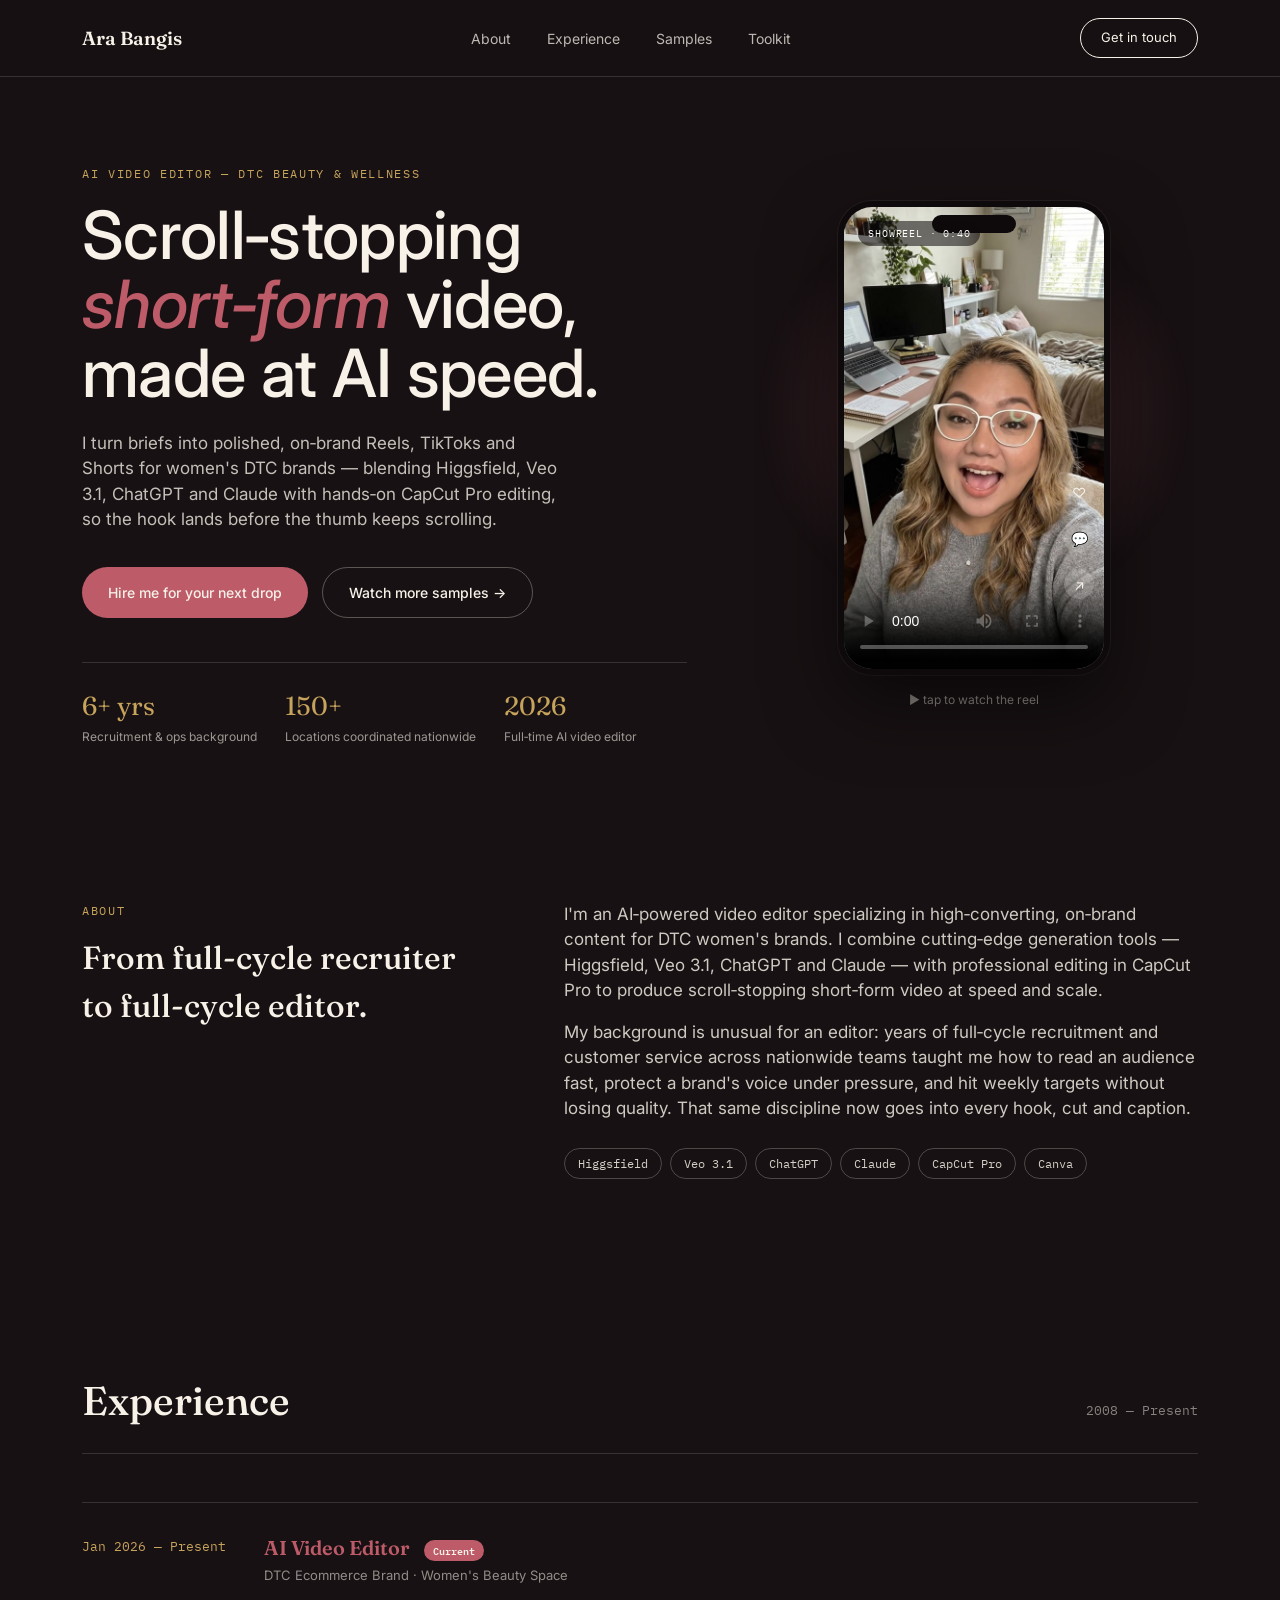
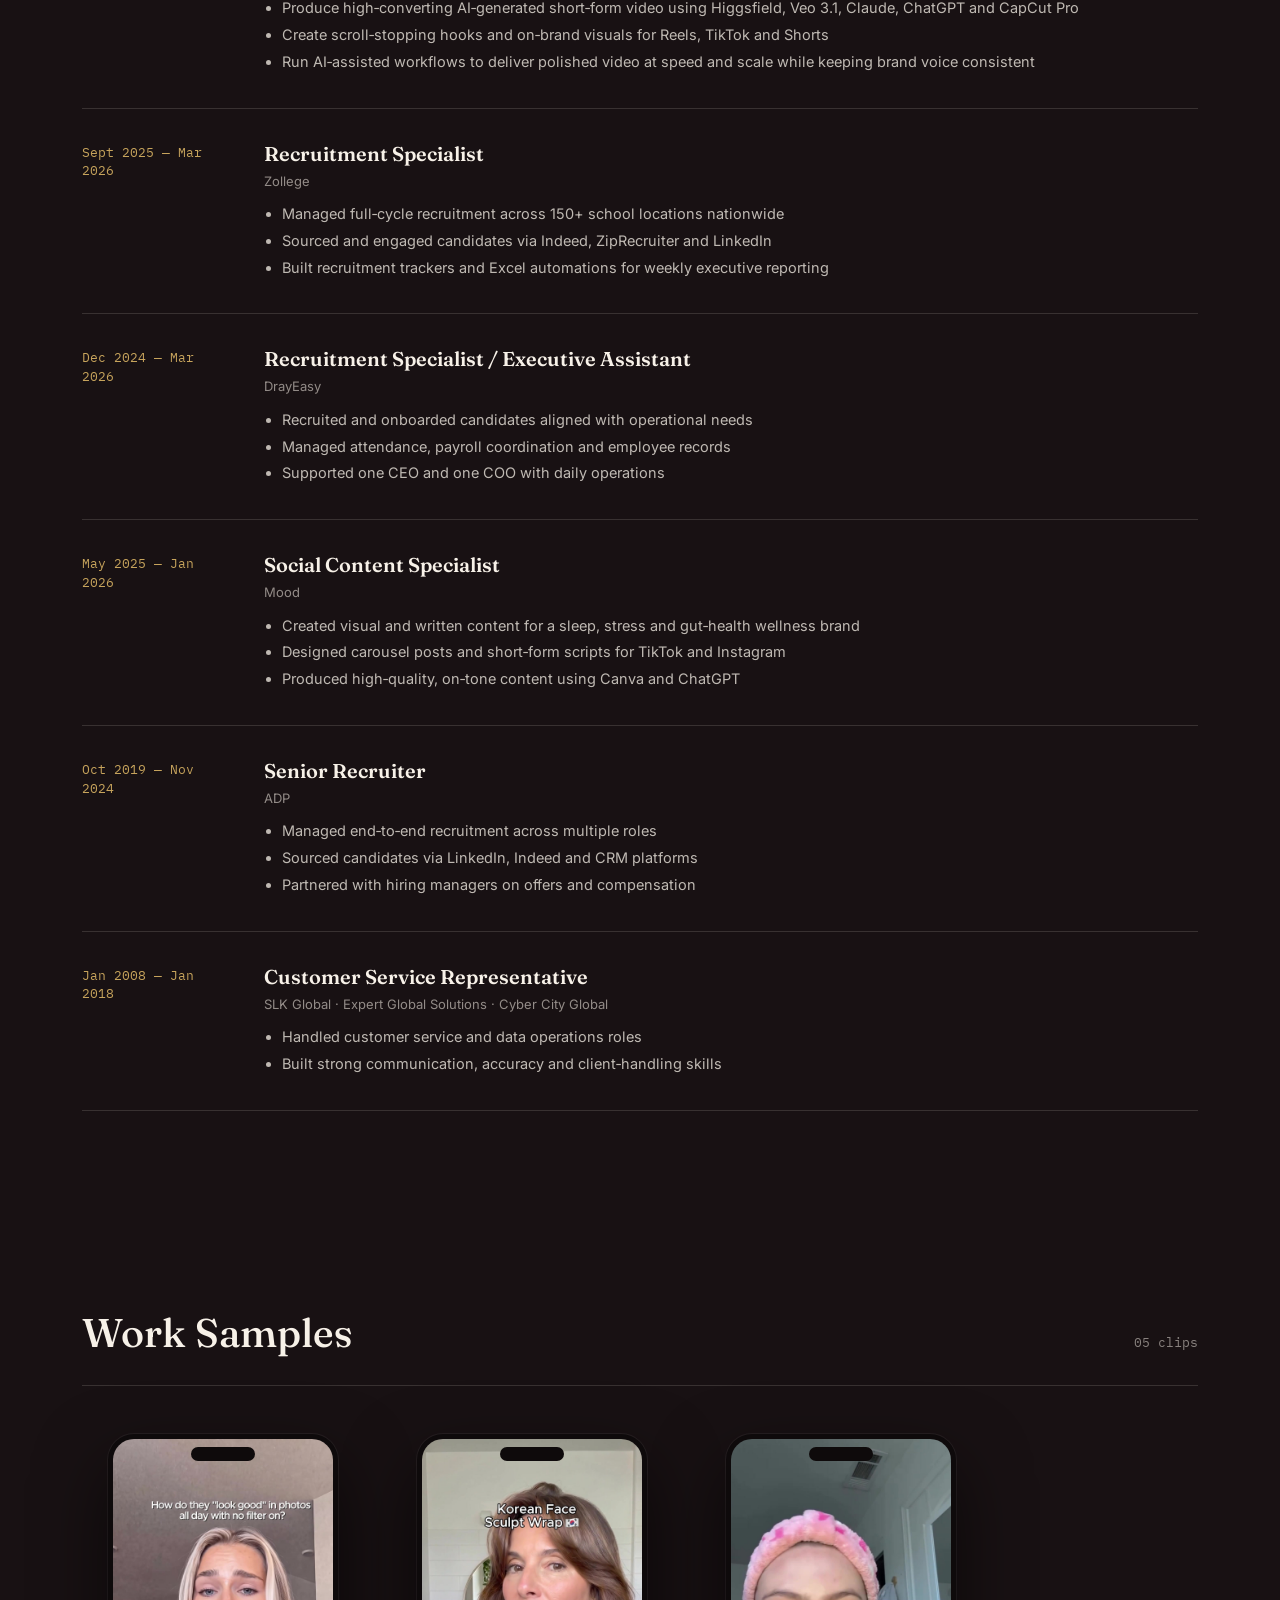
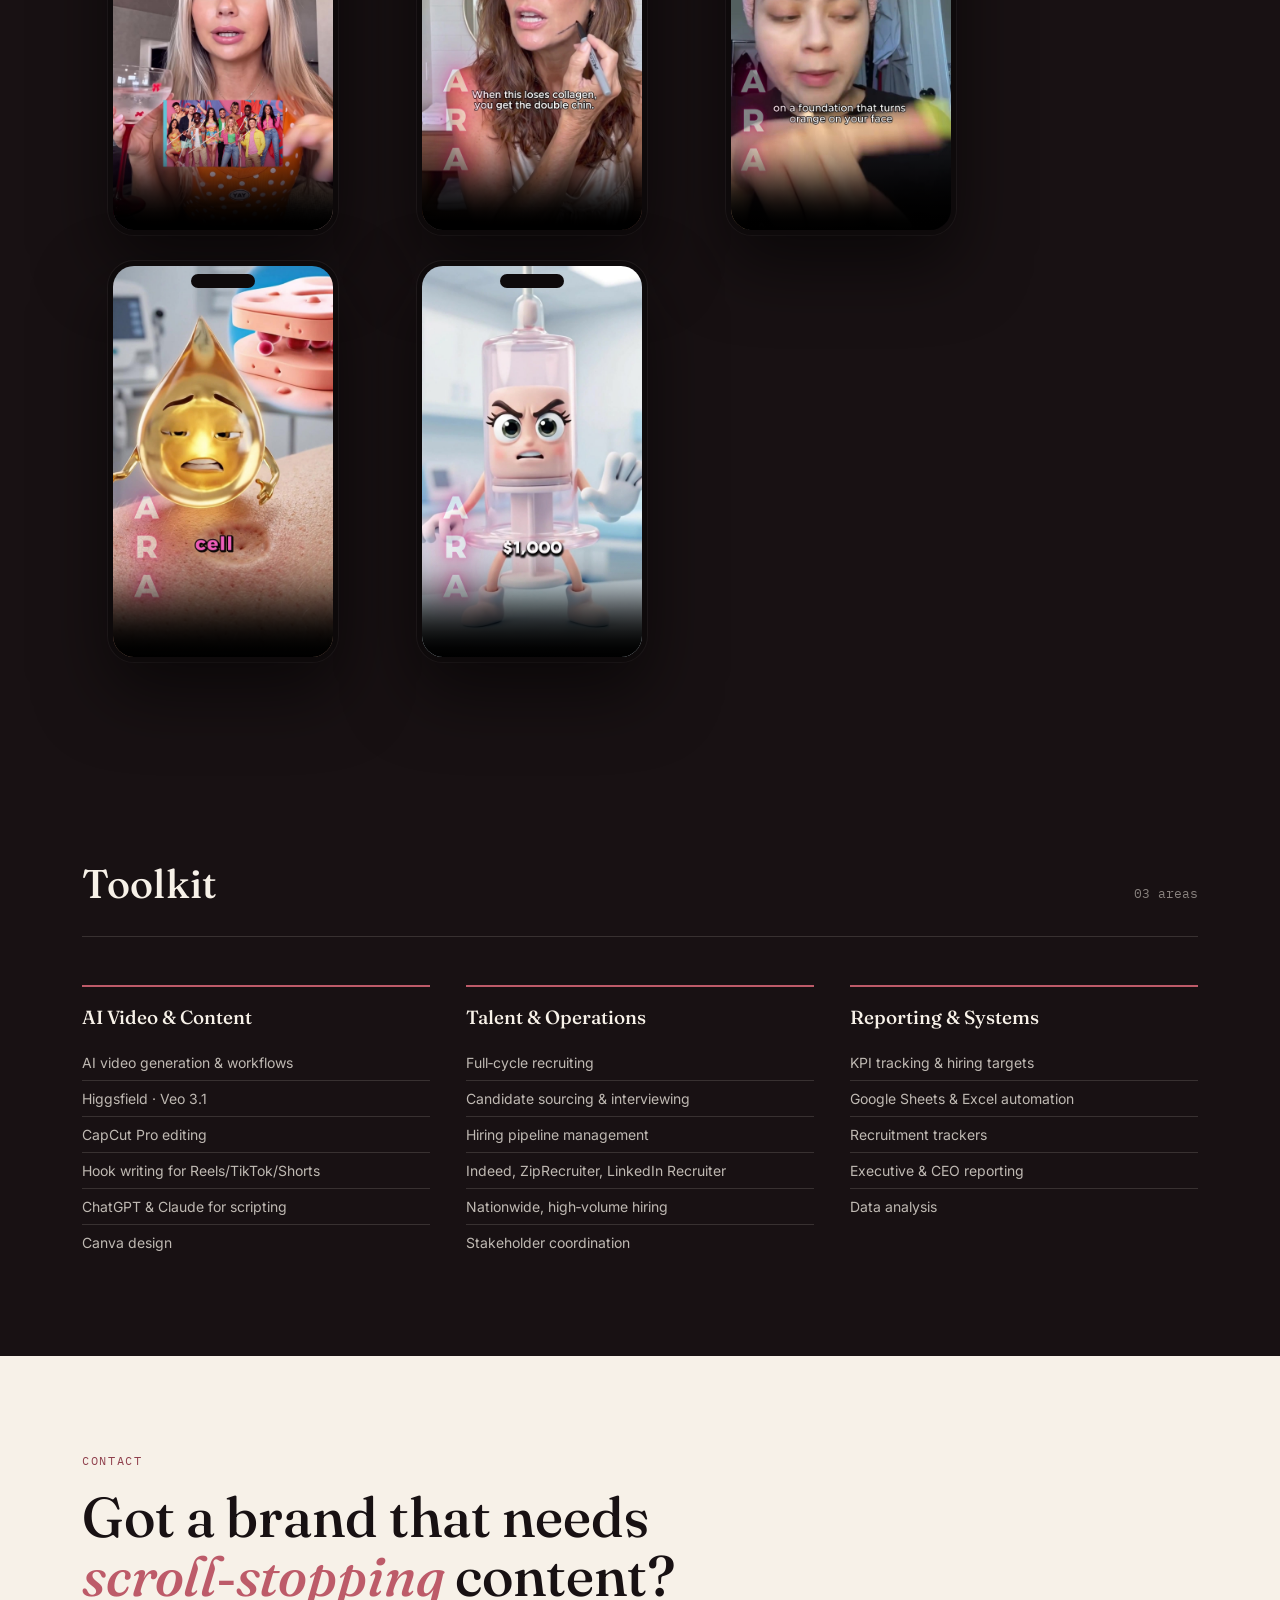
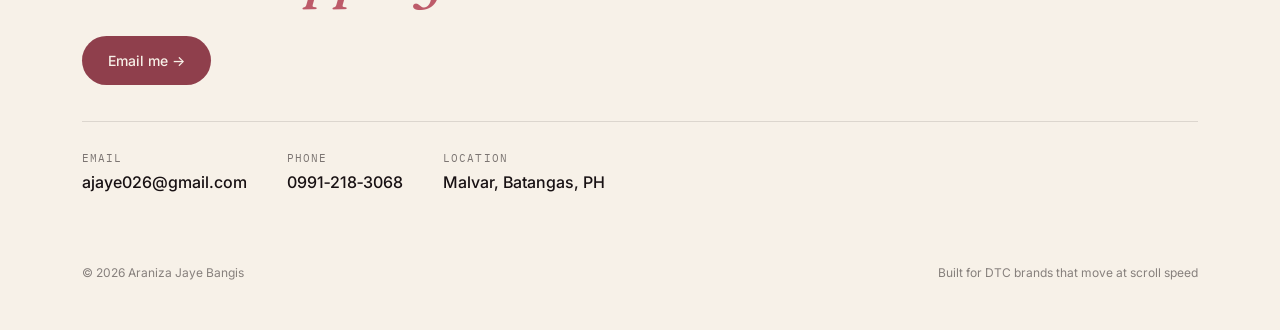
==== commit c25fd7af: "Add files via upload" ====
--- a/index.html
+++ b/index.html
@@ -223,13 +223,14 @@
   /* ---------- SAMPLE GALLERY ---------- */
   .sample-grid{
     display:grid;
-    grid-template-columns:repeat(2, 1fr);
-    gap:40px;
-    max-width:560px;
-  }
+    grid-template-columns:repeat(3, 1fr);
+    gap:26px;
+    max-width:900px;
+  }
+  @media (max-width:820px){ .sample-grid{grid-template-columns:repeat(2,1fr); max-width:560px;} }
   @media (max-width:560px){ .sample-grid{grid-template-columns:1fr; max-width:280px; margin:0 auto;} }
   .sample-card{display:flex; justify-content:center;}
-  .phone--sm{width:100%; max-width:250px; border-radius:26px; border-width:5px;}
+  .phone--sm{width:100%; max-width:230px; border-radius:26px; border-width:5px;}
   .phone--sm .phone-notch{width:64px; height:14px;}
 
   /* ---------- SKILLS ---------- */
@@ -440,7 +441,7 @@
   <div class="wrap">
     <div class="section-head">
       <h2 class="display">Work Samples</h2>
-      <div class="count">02 clips</div>
+      <div class="count">05 clips</div>
     </div>
     <div class="sample-grid">
 
@@ -458,6 +459,33 @@
           <div class="phone-notch"></div>
           <video controls playsinline preload="metadata" poster="Ara_14_poster.jpg">
             <source src="Ara_14.mp4" type="video/mp4">
+          </video>
+        </div>
+      </div>
+
+      <div class="sample-card">
+        <div class="phone phone--sm">
+          <div class="phone-notch"></div>
+          <video controls playsinline preload="metadata" poster="Ara_01_poster.jpg">
+            <source src="Ara_01.mp4" type="video/mp4">
+          </video>
+        </div>
+      </div>
+
+      <div class="sample-card">
+        <div class="phone phone--sm">
+          <div class="phone-notch"></div>
+          <video controls playsinline preload="metadata" poster="Ara_08_poster.jpg">
+            <source src="Ara_08.mp4" type="video/mp4">
+          </video>
+        </div>
+      </div>
+
+      <div class="sample-card">
+        <div class="phone phone--sm">
+          <div class="phone-notch"></div>
+          <video controls playsinline preload="metadata" poster="Ara_11_poster.jpg">
+            <source src="Ara_11.mp4" type="video/mp4">
           </video>
         </div>
       </div>
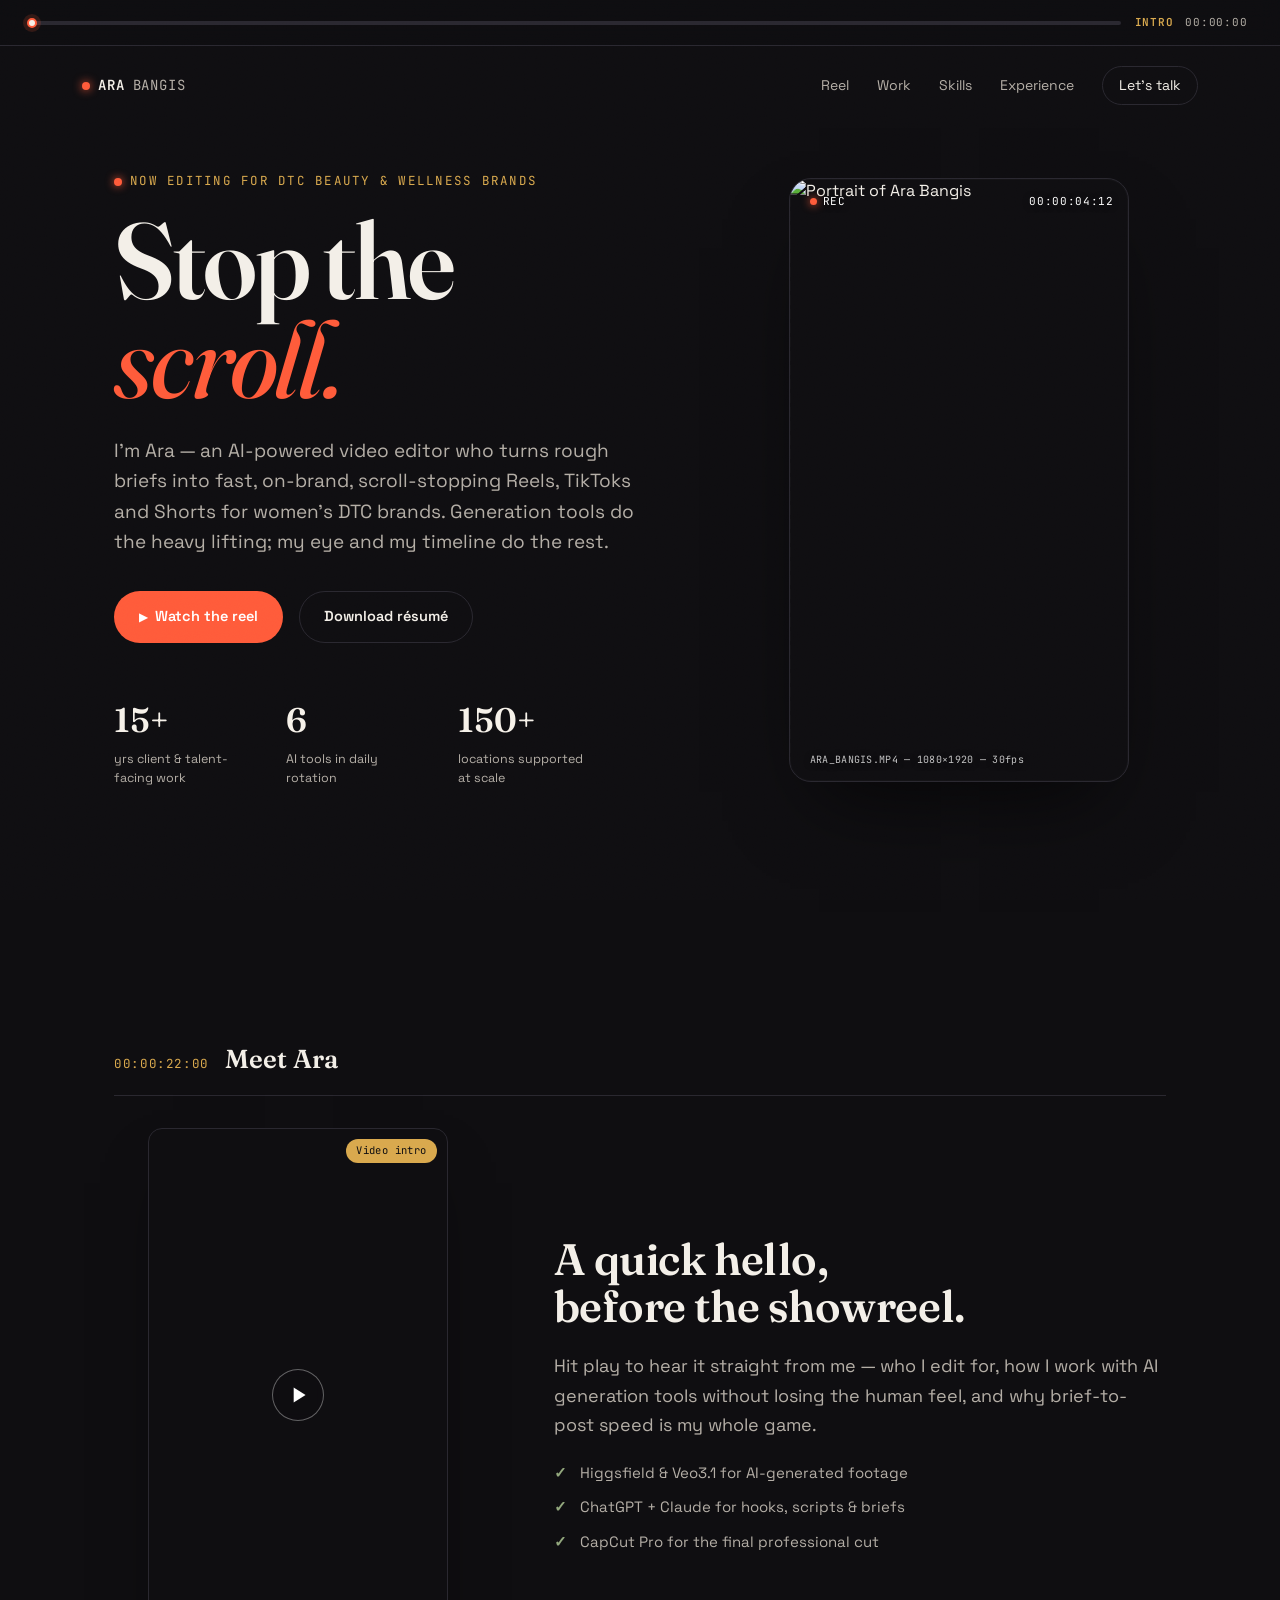
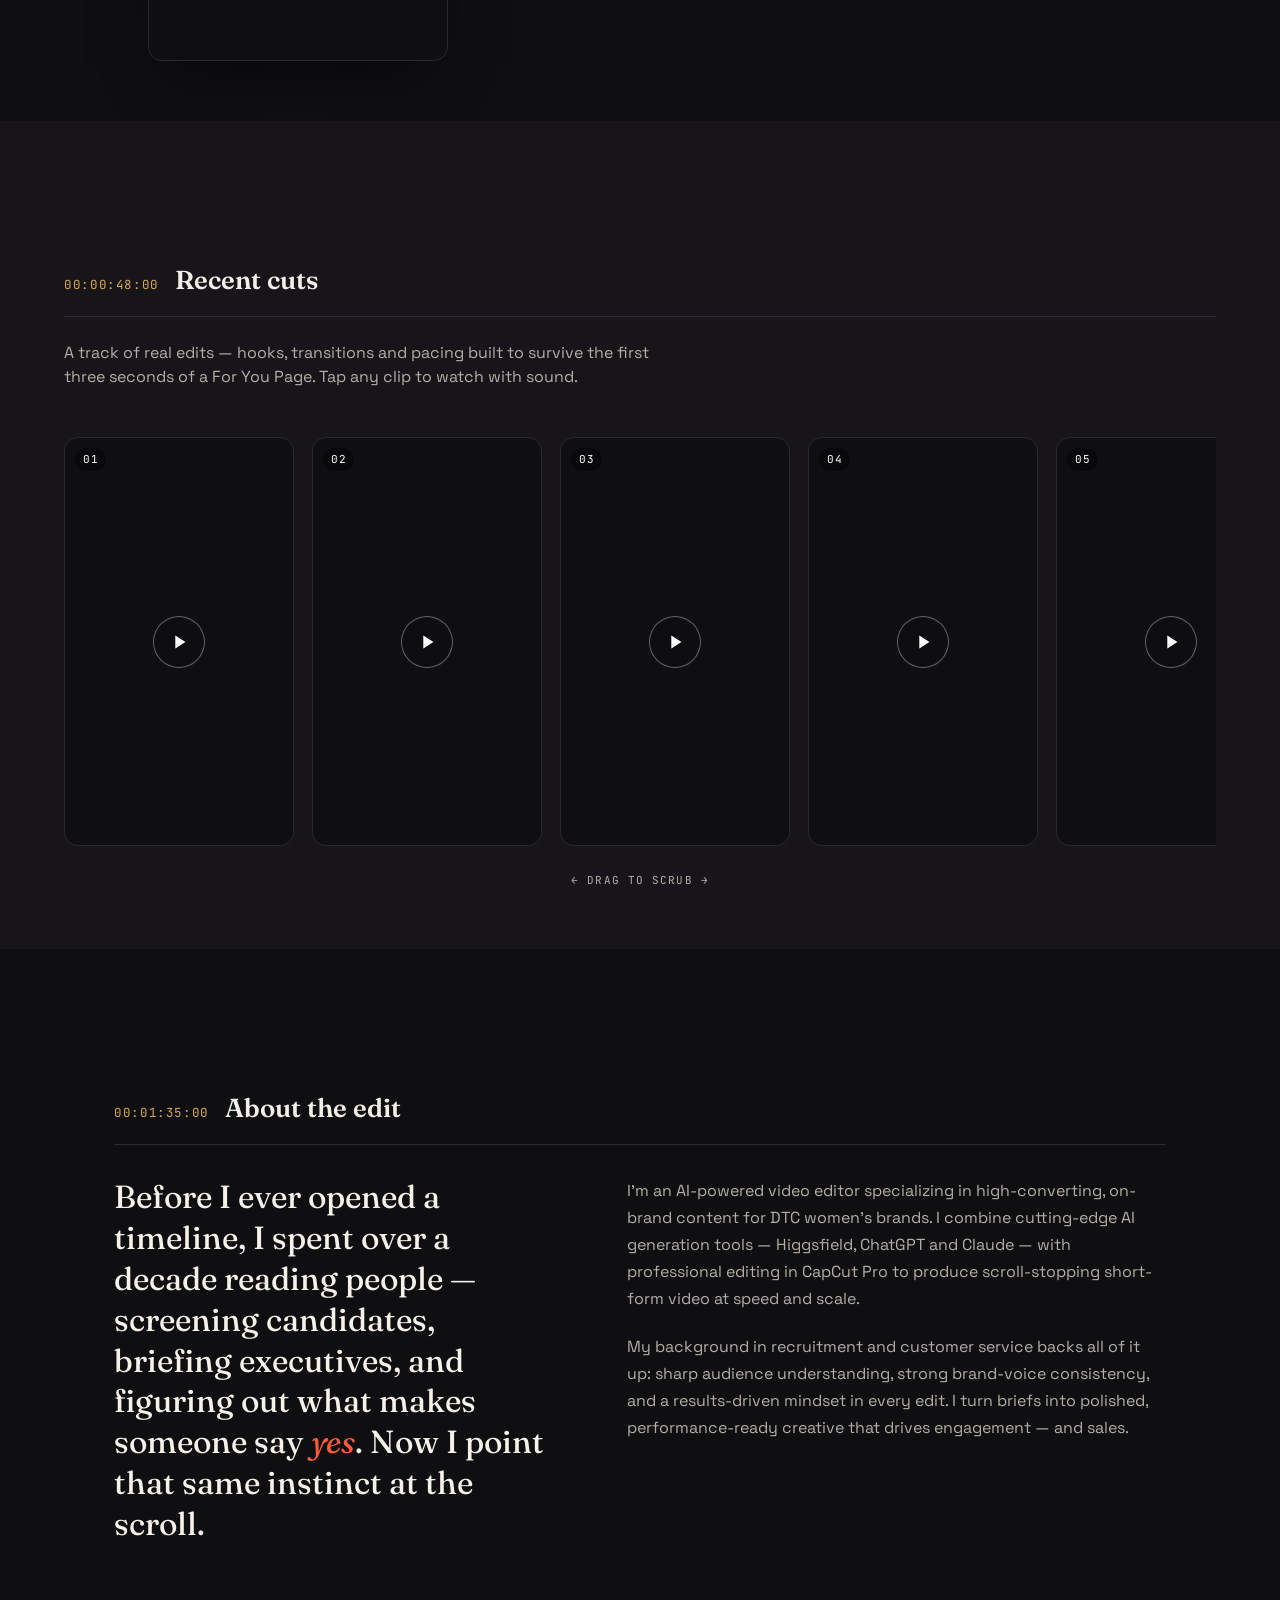
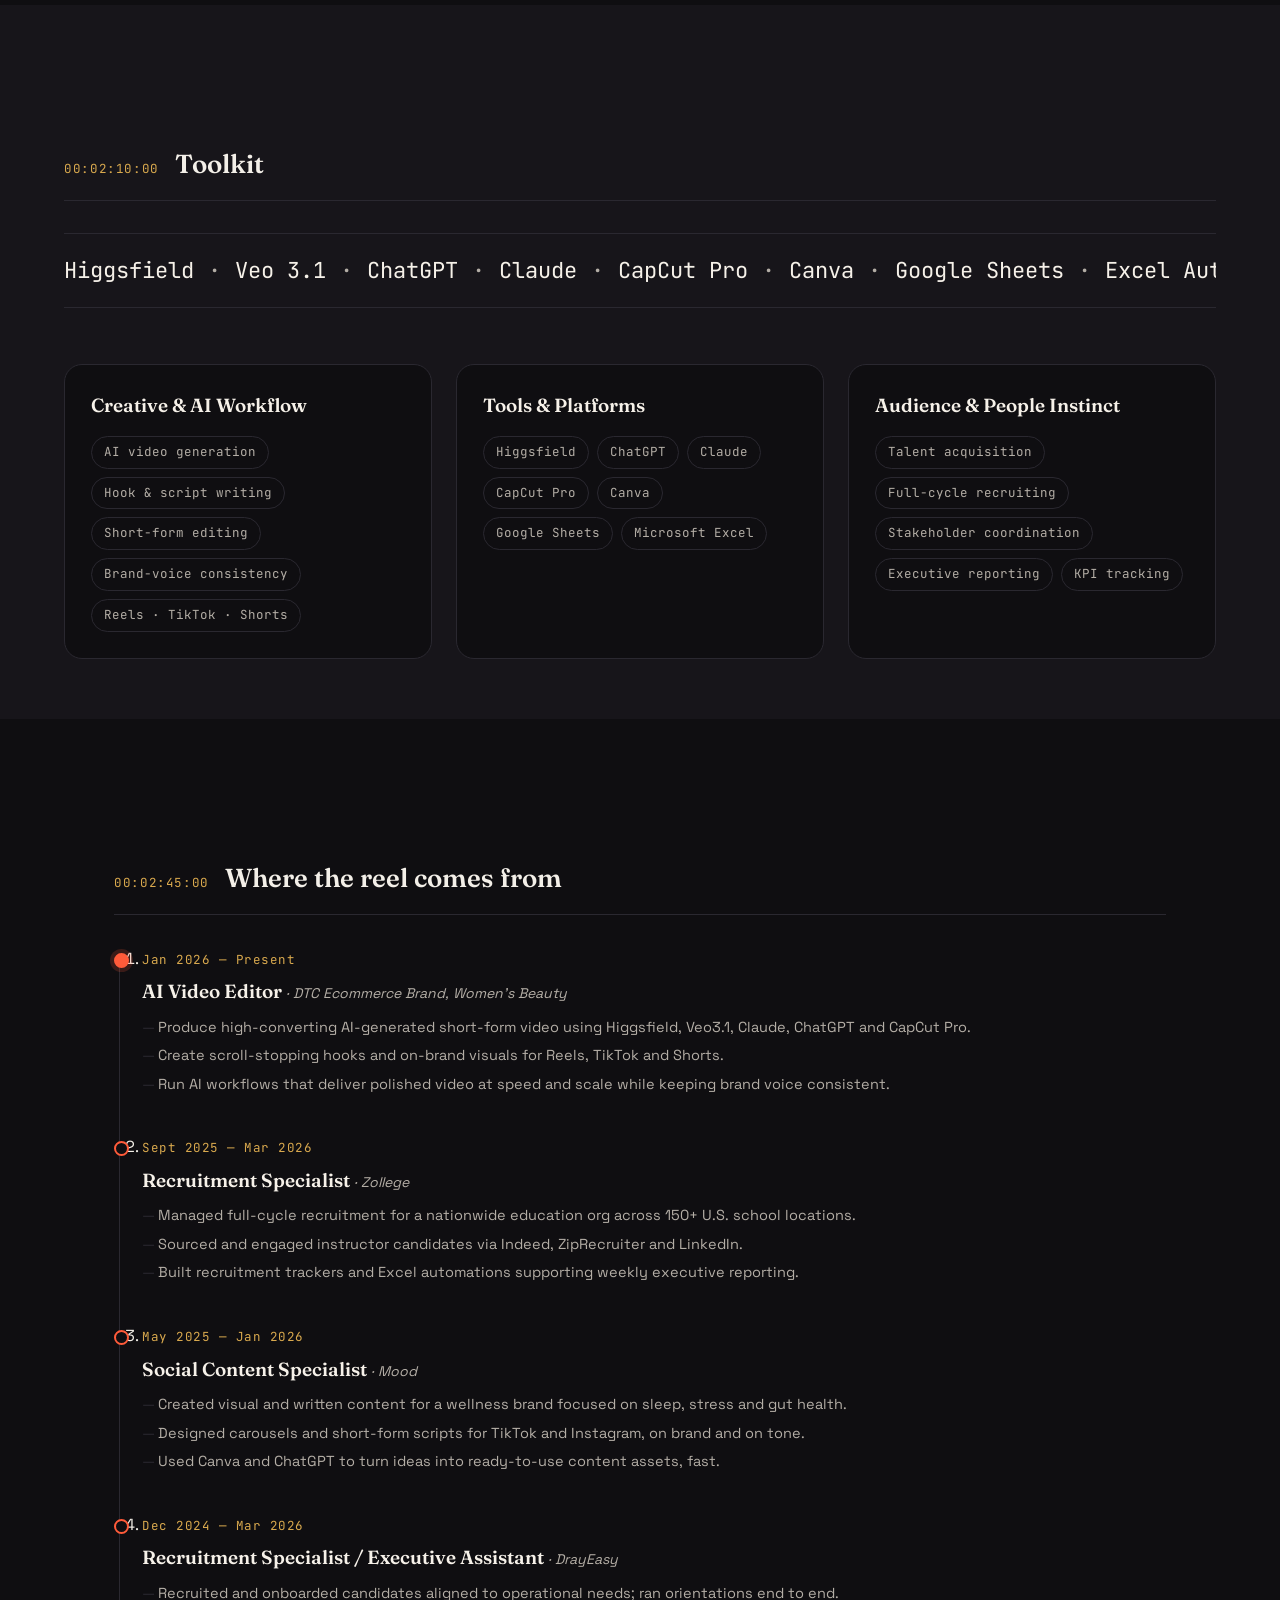
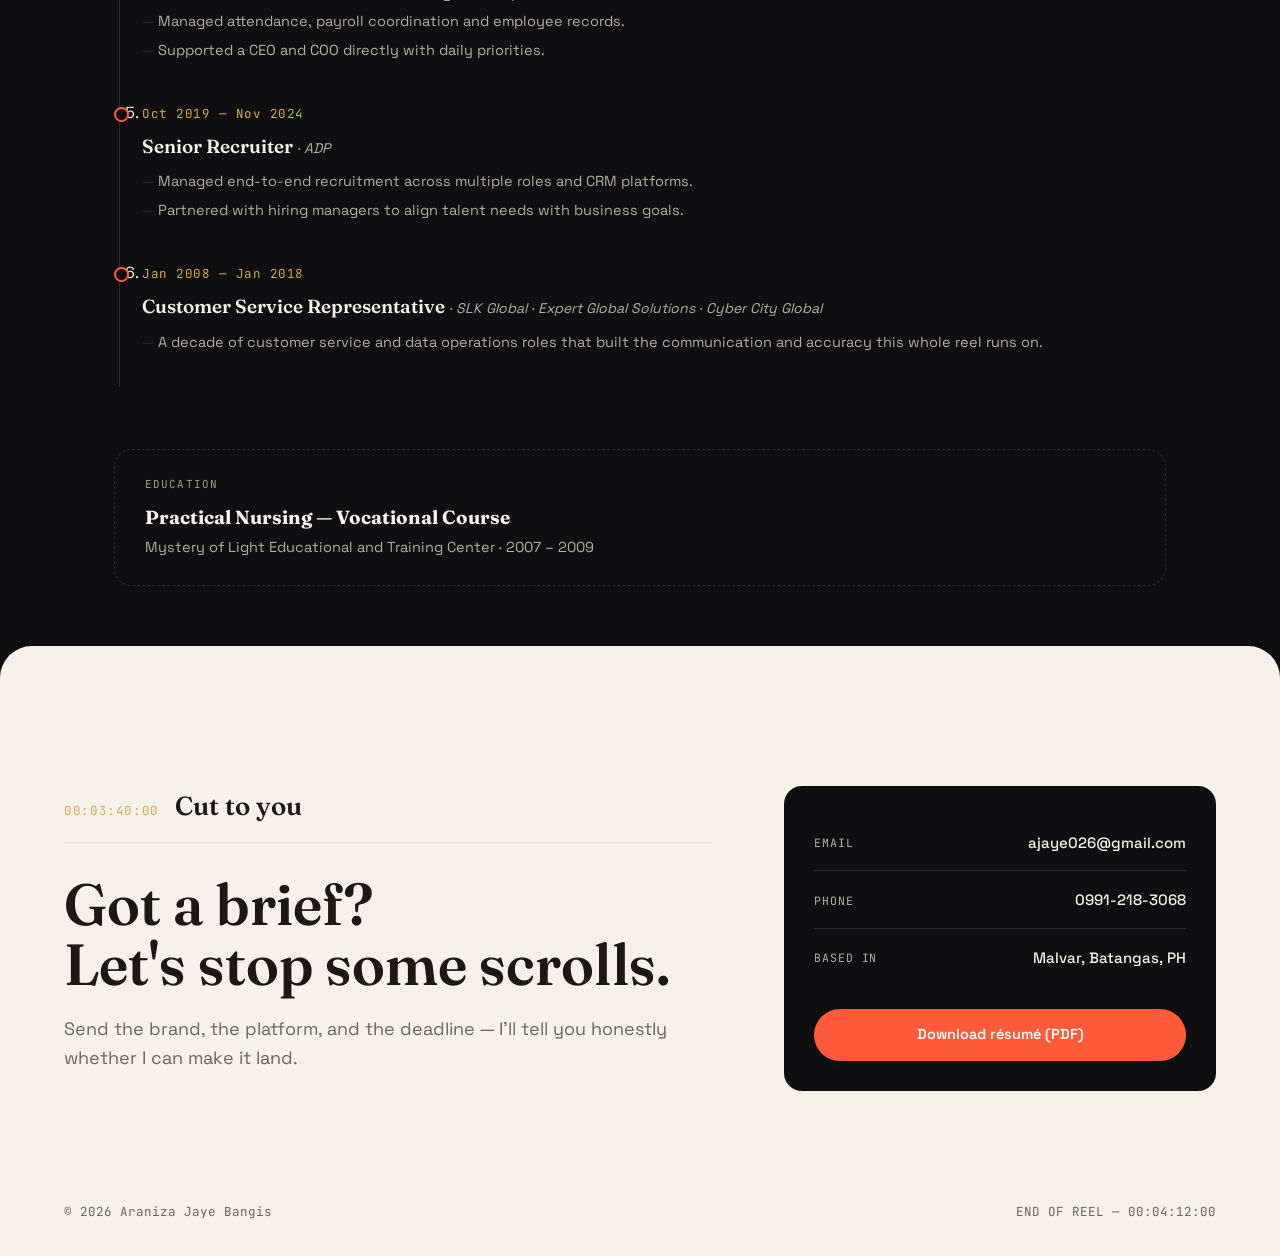
==== commit a7890930: "Add files via upload" ====
--- a/index.html
+++ b/index.html
@@ -3,567 +3,423 @@
 <head>
 <meta charset="UTF-8">
 <meta name="viewport" content="width=device-width, initial-scale=1.0">
-<title>Ara Bangis — AI Video Editor for DTC Beauty & Wellness Brands</title>
+<title>Ara Bangis — AI Video Editor for DTC Brands</title>
+<meta name="description" content="Ara Bangis edits AI-powered short-form video for DTC beauty & wellness brands. Scroll-stopping Reels, TikToks and Shorts, cut for speed and scale.">
+
+<!-- Open Graph -->
+<meta property="og:title" content="Ara Bangis — AI Video Editor for DTC Brands">
+<meta property="og:description" content="Scroll-stopping short-form video, edited for DTC beauty & wellness brands.">
+<meta property="og:image" content="assets/images/headshot.jpg">
+<meta property="og:type" content="website">
+
+<link rel="icon" href="assets/images/favicon.svg" type="image/svg+xml">
+
 <link rel="preconnect" href="https://fonts.googleapis.com">
 <link rel="preconnect" href="https://fonts.gstatic.com" crossorigin>
-<link href="https://fonts.googleapis.com/css2?family=Fraunces:ital,opsz,wght@0,9..144,300;0,9..144,500;0,9..144,600;1,9..144,500&family=Inter:wght@400;500;600&family=IBM+Plex+Mono:wght@400;500&display=swap" rel="stylesheet">
-<style>
-  :root{
-    --ink:#181113;
-    --ivory:#F7F1E8;
-    --rose:#BD5B69;
-    --rose-deep:#8F3F4C;
-    --gold:#C7A45C;
-    --line: rgba(247,241,232,0.14);
-    --line-soft: rgba(24,17,19,0.12);
-    --max: 1180px;
-  }
-  *{box-sizing:border-box; margin:0; padding:0;}
-  html{scroll-behavior:smooth;}
-  body{
-    background:var(--ink);
-    color:var(--ivory);
-    font-family:'Inter', sans-serif;
-    line-height:1.5;
-    overflow-x:hidden;
-  }
-  ::selection{background:var(--rose); color:var(--ivory);}
-  a{color:inherit; text-decoration:none;}
-
-  .display{font-family:'Fraunces', serif;}
-  .mono{font-family:'IBM Plex Mono', monospace; letter-spacing:0.02em;}
-  .eyebrow{
-    font-family:'IBM Plex Mono', monospace;
-    font-size:12px;
-    letter-spacing:0.14em;
-    text-transform:uppercase;
-    color:var(--gold);
-  }
-
-  .wrap{max-width:var(--max); margin:0 auto; padding:0 32px;}
-
-  /* ---------- NAV ---------- */
-  nav{
-    position:sticky; top:0; z-index:50;
-    background:rgba(24,17,19,0.86);
-    backdrop-filter:blur(10px);
-    border-bottom:1px solid var(--line);
-  }
-  nav .wrap{
-    display:flex; align-items:center; justify-content:space-between;
-    height:76px;
-  }
-  .nav-name{font-family:'Fraunces', serif; font-size:19px; font-weight:600;}
-  .nav-links{display:flex; gap:36px; font-size:14px;}
-  .nav-links a{opacity:0.75; transition:opacity 0.2s;}
-  .nav-links a:hover{opacity:1;}
-  .nav-cta{
-    border:1px solid var(--ivory); padding:9px 20px; border-radius:999px;
-    font-size:13px; white-space:nowrap;
-  }
-  .nav-cta:hover{background:var(--ivory); color:var(--ink);}
-  @media (max-width:820px){ .nav-links{display:none;} }
-
-  /* ---------- HERO ---------- */
-  header.hero{
-    padding:88px 0 60px;
-    position:relative;
-  }
-  .hero-grid{
-    display:grid;
-    grid-template-columns:1.15fr 0.85fr;
-    gap:64px;
-    align-items:center;
-  }
-  @media (max-width:900px){ .hero-grid{grid-template-columns:1fr; gap:56px;} }
-
-  .hero h1{
-    font-size:clamp(40px, 5.2vw, 68px);
-    font-weight:500;
-    line-height:1.04;
-    letter-spacing:-0.01em;
-    margin:18px 0 22px;
-  }
-  .hero h1 em{
-    font-style:italic;
-    color:var(--rose);
-    font-weight:500;
-  }
-  .hero p.lede{
-    font-size:17px;
-    max-width:480px;
-    color:rgba(247,241,232,0.78);
-    margin-bottom:34px;
-  }
-  .hero-ctas{display:flex; gap:14px; flex-wrap:wrap;}
-  .btn{
-    display:inline-flex; align-items:center; gap:8px;
-    padding:14px 26px; border-radius:999px;
-    font-size:14px; font-weight:500;
-    transition:transform 0.2s ease, background 0.2s ease;
-  }
-  .btn-solid{background:var(--rose); color:var(--ivory);}
-  .btn-solid:hover{background:var(--rose-deep); transform:translateY(-2px);}
-  .btn-outline{border:1px solid rgba(247,241,232,0.3);}
-  .btn-outline:hover{border-color:var(--ivory); transform:translateY(-2px);}
-
-  .hero-meta{
-    display:flex; gap:28px; margin-top:44px;
-    padding-top:24px; border-top:1px solid var(--line);
-    flex-wrap:wrap;
-  }
-  .hero-meta .stat-num{font-family:'Fraunces', serif; font-size:26px; color:var(--gold);}
-  .hero-meta .stat-label{font-size:12px; color:rgba(247,241,232,0.6); margin-top:2px;}
-
-  /* ---------- PHONE / REEL SHOWCASE ---------- */
-  .phone-stage{
-    display:flex; justify-content:center; position:relative;
-  }
-  .phone-stage::before{
-    content:"";
-    position:absolute;
-    width:420px; height:420px;
-    background:radial-gradient(circle, rgba(189,91,105,0.35), transparent 70%);
-    filter:blur(10px);
-    z-index:0;
-  }
-  .phone{
-    position:relative; z-index:1;
-    width:272px;
-    border-radius:34px;
-    border:6px solid #0e0a0b;
-    background:#0e0a0b;
-    box-shadow:0 30px 70px rgba(0,0,0,0.55), 0 0 0 1px rgba(255,255,255,0.06);
-    overflow:hidden;
-  }
-  .phone-notch{
-    position:absolute; top:8px; left:50%; transform:translateX(-50%);
-    width:84px; height:18px; background:#0e0a0b; border-radius:12px; z-index:5;
-  }
-  .phone video{
-    display:block; width:100%; aspect-ratio:9/16; object-fit:cover; background:#000;
-  }
-  .reel-chrome{
-    position:absolute; inset:0; z-index:4; pointer-events:none;
-    display:flex; flex-direction:column; justify-content:flex-end;
-    padding:16px 14px; color:#fff;
-  }
-  .reel-chrome .handle{font-size:12px; font-weight:600;}
-  .reel-chrome .caption{font-size:11px; opacity:0.85; margin-top:3px; max-width:170px;}
-  .reel-side-icons{
-    position:absolute; right:10px; bottom:70px; z-index:5;
-    display:flex; flex-direction:column; gap:16px; align-items:center;
-    pointer-events:none;
-  }
-  .reel-side-icons span{font-size:10px; color:#fff; opacity:0.9;}
-  .reel-side-icons .ico{
-    width:30px; height:30px; border-radius:50%;
-    background:rgba(255,255,255,0.16);
-    display:flex; align-items:center; justify-content:center;
-    font-size:14px;
-  }
-  .play-badge{
-    position:absolute; top:14px; left:14px; z-index:6;
-    background:rgba(14,10,11,0.55);
-    color:#fff; font-size:10px; font-family:'IBM Plex Mono', monospace;
-    padding:5px 10px; border-radius:999px; letter-spacing:0.08em;
-  }
-  .tap-hint{
-    text-align:center; margin-top:16px; font-size:12px;
-    color:rgba(247,241,232,0.55);
-  }
-
-  /* ---------- SECTION HEADERS ---------- */
-  section{padding:96px 0;}
-  .section-head{
-    display:flex; align-items:baseline; justify-content:space-between;
-    margin-bottom:48px; flex-wrap:wrap; gap:14px;
-    border-bottom:1px solid var(--line); padding-bottom:22px;
-  }
-  .section-head h2{font-size:clamp(28px,3.4vw,40px); font-weight:500;}
-  .section-head .count{font-family:'IBM Plex Mono', monospace; font-size:13px; opacity:0.5;}
-
-  /* ---------- ABOUT ---------- */
-  #about .about-grid{
-    display:grid; grid-template-columns:0.4fr 0.6fr; gap:60px;
-  }
-  @media (max-width:820px){ #about .about-grid{grid-template-columns:1fr;} }
-  #about p{font-size:17px; color:rgba(247,241,232,0.82); margin-bottom:16px; max-width:640px;}
-  .toolbelt{display:flex; flex-wrap:wrap; gap:8px; margin-top:26px;}
-  .pill{
-    font-family:'IBM Plex Mono', monospace; font-size:11.5px;
-    border:1px solid rgba(247,241,232,0.24); border-radius:999px;
-    padding:6px 13px; color:rgba(247,241,232,0.85);
-  }
-
-  /* ---------- WORK TIMELINE ---------- */
-  .timeline{border-top:1px solid var(--line);}
-  .tl-item{
-    display:grid; grid-template-columns:150px 1fr; gap:32px;
-    padding:30px 0; border-bottom:1px solid var(--line);
-  }
-  @media (max-width:700px){ .tl-item{grid-template-columns:1fr;} }
-  .tl-date{
-    font-family:'IBM Plex Mono', monospace; font-size:12.5px;
-    color:var(--gold); padding-top:4px;
-  }
-  .tl-role{font-size:20px; font-weight:600; margin-bottom:3px;}
-  .tl-role .display{font-family:'Fraunces', serif; font-weight:500;}
-  .tl-org{font-size:13px; color:rgba(247,241,232,0.55); margin-bottom:12px;}
-  .tl-item.featured .tl-role{color:var(--rose);}
-  .tl-item ul{margin-left:18px; color:rgba(247,241,232,0.75); font-size:14.5px;}
-  .tl-item li{margin-bottom:5px;}
-  .tag-featured{
-    display:inline-block; margin-left:10px;
-    font-family:'IBM Plex Mono', monospace; font-size:10px;
-    background:var(--rose); color:var(--ivory);
-    padding:3px 9px; border-radius:999px; vertical-align:middle;
-  }
-
-  /* ---------- SAMPLE GALLERY ---------- */
-  .sample-grid{
-    display:grid;
-    grid-template-columns:repeat(3, 1fr);
-    gap:26px;
-    max-width:900px;
-  }
-  @media (max-width:820px){ .sample-grid{grid-template-columns:repeat(2,1fr); max-width:560px;} }
-  @media (max-width:560px){ .sample-grid{grid-template-columns:1fr; max-width:280px; margin:0 auto;} }
-  .sample-card{display:flex; justify-content:center;}
-  .phone--sm{width:100%; max-width:230px; border-radius:26px; border-width:5px;}
-  .phone--sm .phone-notch{width:64px; height:14px;}
-
-  /* ---------- SKILLS ---------- */
-  .skill-cols{display:grid; grid-template-columns:repeat(3,1fr); gap:36px;}
-  @media (max-width:820px){ .skill-cols{grid-template-columns:1fr 1fr;} }
-  @media (max-width:560px){ .skill-cols{grid-template-columns:1fr;} }
-  .skill-card{border-top:2px solid var(--rose); padding-top:16px;}
-  .skill-card h3{font-family:'Fraunces', serif; font-size:19px; font-weight:500; margin-bottom:14px;}
-  .skill-card ul{list-style:none; font-size:14px; color:rgba(247,241,232,0.75);}
-  .skill-card li{padding:7px 0; border-bottom:1px solid var(--line);}
-  .skill-card li:last-child{border-bottom:none;}
-
-  /* ---------- CONTACT ---------- */
-  footer{
-    background:var(--ivory); color:var(--ink);
-    padding:96px 0 48px;
-  }
-  footer .eyebrow{color:var(--rose-deep);}
-  footer h2{
-    font-family:'Fraunces', serif; font-weight:500;
-    font-size:clamp(32px,5vw,56px); line-height:1.05; margin:18px 0 30px;
-    max-width:680px;
-  }
-  footer h2 em{color:var(--rose); font-style:italic;}
-  .contact-row{
-    display:flex; gap:40px; flex-wrap:wrap; margin-top:36px;
-    padding-top:28px; border-top:1px solid var(--line-soft);
-  }
-  .contact-item .label{font-family:'IBM Plex Mono', monospace; font-size:11px; text-transform:uppercase; letter-spacing:0.1em; opacity:0.55;}
-  .contact-item .val{font-size:16px; font-weight:500; margin-top:4px;}
-  .foot-bottom{
-    margin-top:70px; display:flex; justify-content:space-between;
-    font-size:12px; opacity:0.5; flex-wrap:wrap; gap:10px;
-  }
-</style>
+<link href="https://fonts.googleapis.com/css2?family=Fraunces:opsz,wght@9..144,300;9..144,450;9..144,600;9..144,700&family=Space+Grotesk:wght@400;500;600;700&family=JetBrains+Mono:wght@400;500;600&display=swap" rel="stylesheet">
+
+<link rel="stylesheet" href="styles.css">
+<script>document.documentElement.classList.add('js');</script>
 </head>
 <body>
 
-<nav>
-  <div class="wrap">
-    <div class="nav-name">Ara Bangis</div>
-    <div class="nav-links">
-      <a href="#about">About</a>
-      <a href="#work">Experience</a>
-      <a href="#samples">Samples</a>
-      <a href="#skills">Toolkit</a>
-    </div>
-    <a class="nav-cta" href="#contact">Get in touch</a>
+<!-- Grain overlay -->
+<div class="grain" aria-hidden="true"></div>
+
+<!-- Scrubber / progress bar -->
+<div class="scrubber" id="scrubber">
+  <div class="scrubber__track">
+    <div class="scrubber__fill" id="scrubberFill"></div>
+    <div class="scrubber__playhead" id="scrubberPlayhead"></div>
   </div>
-</nav>
-
-<header class="hero">
-  <div class="wrap hero-grid">
-    <div>
-      <div class="eyebrow">AI Video Editor — DTC Beauty &amp; Wellness</div>
-      <h1>Scroll‑stopping<br><em>short‑form</em> video,<br>made at AI speed.</h1>
-      <p class="lede">I turn briefs into polished, on‑brand Reels, TikToks and Shorts for women's DTC brands — blending Higgsfield, Veo 3.1, ChatGPT and Claude with hands‑on CapCut Pro editing, so the hook lands before the thumb keeps scrolling.</p>
-      <div class="hero-ctas">
-        <a class="btn btn-solid" href="mailto:ajaye026@gmail.com">Hire me for your next drop</a>
-        <a class="btn btn-outline" href="#samples">Watch more samples →</a>
-      </div>
-      <div class="hero-meta">
-        <div>
-          <div class="stat-num">6+ yrs</div>
-          <div class="stat-label">Recruitment &amp; ops background</div>
-        </div>
-        <div>
-          <div class="stat-num">150+</div>
-          <div class="stat-label">Locations coordinated nationwide</div>
-        </div>
-        <div>
-          <div class="stat-num">2026</div>
-          <div class="stat-label">Full‑time AI video editor</div>
-        </div>
-      </div>
-    </div>
-
-    <div class="phone-stage">
-      <div>
-        <div class="phone">
-          <div class="phone-notch"></div>
-          <span class="play-badge">SHOWREEL · 0:40</span>
-          <video controls playsinline preload="metadata" poster="poster.jpg">
-            <source src="showreel.mp4" type="video/mp4">
-          </video>
-          <div class="reel-side-icons">
-            <div><div class="ico">♡</div></div>
-            <div><div class="ico">💬</div></div>
-            <div><div class="ico">↗</div></div>
+  <div class="scrubber__meta">
+    <span class="scrubber__chapter" id="scrubberChapter">INTRO</span>
+    <span class="scrubber__time" id="scrubberTime">00:00:00</span>
+  </div>
+</div>
+
+<header class="nav">
+  <a href="#top" class="nav__logo" aria-label="Ara Bangis, home">
+    <span class="nav__dot" aria-hidden="true"></span>ARA<span class="nav__logo-thin">BANGIS</span>
+  </a>
+  <nav class="nav__links" aria-label="Primary">
+    <a href="#reel">Reel</a>
+    <a href="#work">Work</a>
+    <a href="#skills">Skills</a>
+    <a href="#path">Experience</a>
+    <a href="#contact" class="nav__cta">Let's talk</a>
+  </nav>
+  <button class="nav__burger" id="navBurger" aria-label="Open menu" aria-expanded="false">
+    <span></span><span></span><span></span>
+  </button>
+</header>
+
+<div class="mobile-menu" id="mobileMenu">
+  <a href="#reel">Reel</a>
+  <a href="#work">Work</a>
+  <a href="#skills">Skills</a>
+  <a href="#path">Experience</a>
+  <a href="#contact">Let's talk</a>
+</div>
+
+<main id="top">
+
+  <!-- ============ HERO ============ -->
+  <section class="hero" id="hero" data-chapter="INTRO">
+    <div class="hero__grid">
+      <div class="hero__copy">
+        <p class="eyebrow reveal"><span class="rec-dot"></span> Now editing for DTC beauty &amp; wellness brands</p>
+        <h1 class="hero__headline reveal">
+          <span class="line">Stop the</span>
+          <span class="line hero__headline--accent">scroll.</span>
+        </h1>
+        <p class="hero__sub reveal">
+          I'm Ara — an AI-powered video editor who turns rough briefs into fast, on-brand,
+          scroll-stopping Reels, TikToks and Shorts for women's DTC brands. Generation tools
+          do the heavy lifting; my eye and my timeline do the rest.
+        </p>
+        <div class="hero__actions reveal">
+          <a href="#reel" class="btn btn--primary">
+            <span class="btn__icon">▶</span> Watch the reel
+          </a>
+          <a href="assets/resume/Araniza-Jaye-Bangis-Resume.pdf" class="btn btn--ghost" download>
+            Download résumé
+          </a>
+        </div>
+        <div class="hero__stats reveal">
+          <div class="stat"><span class="stat__num">15+</span><span class="stat__label">yrs client &amp; talent-facing work</span></div>
+          <div class="stat"><span class="stat__num">6</span><span class="stat__label">AI tools in daily rotation</span></div>
+          <div class="stat"><span class="stat__num">150+</span><span class="stat__label">locations supported at scale</span></div>
+        </div>
+      </div>
+
+      <div class="hero__frame reveal">
+        <div class="clip-frame">
+          <div class="clip-frame__ticks" aria-hidden="true"></div>
+          <img src="assets/images/headshot.jpg" alt="Portrait of Ara Bangis" class="clip-frame__img">
+          <div class="clip-frame__topbar">
+            <span class="rec-dot rec-dot--sm"></span> REC
+            <span class="clip-frame__tc">00:00:04:12</span>
           </div>
-        </div>
-        <p class="tap-hint">▶ tap to watch the reel</p>
-      </div>
-    </div>
+          <div class="clip-frame__caption">ARA_BANGIS.MP4 — 1080×1920 — 30fps</div>
+        </div>
+      </div>
+    </div>
+    <div class="hero__scrolldown reveal" aria-hidden="true">
+      <span></span> scroll
+    </div>
+  </section>
+
+  <!-- ============ INTRO VIDEO ============ -->
+  <section class="section section--intro" id="reel" data-chapter="INTRO REEL">
+    <div class="chapter-label reveal">
+      <span class="chapter-label__tc">00:00:22:00</span>
+      <span class="chapter-label__title">Meet Ara</span>
+    </div>
+    <div class="intro-grid">
+      <div class="intro-video reveal">
+        <div class="video-card video-card--feature" data-video="assets/videos/intro.mp4" data-poster="assets/videos/intro_poster.jpg">
+          <video playsinline muted loop preload="metadata" poster="assets/videos/intro_poster.jpg">
+            <source src="assets/videos/intro.mp4" type="video/mp4">
+          </video>
+          <button class="video-card__play" aria-label="Play video introduction">
+            <svg viewBox="0 0 24 24" width="26" height="26"><path d="M8 5v14l11-7z" fill="currentColor"/></svg>
+          </button>
+          <span class="video-card__badge">Video intro</span>
+        </div>
+      </div>
+      <div class="intro-copy reveal">
+        <h2 class="h2">A quick hello, <br>before the showreel.</h2>
+        <p class="body-lg">
+          Hit play to hear it straight from me — who I edit for, how I work with AI generation
+          tools without losing the human feel, and why brief-to-post speed is my whole game.
+        </p>
+        <ul class="check-list">
+          <li>Higgsfield &amp; Veo3.1 for AI-generated footage</li>
+          <li>ChatGPT + Claude for hooks, scripts &amp; briefs</li>
+          <li>CapCut Pro for the final professional cut</li>
+        </ul>
+      </div>
+    </div>
+  </section>
+
+  <!-- ============ FILMSTRIP / SHOWREEL ============ -->
+  <section class="section section--dark" id="work" data-chapter="WORK">
+    <div class="chapter-label reveal">
+      <span class="chapter-label__tc">00:00:48:00</span>
+      <span class="chapter-label__title">Recent cuts</span>
+    </div>
+    <p class="section-intro reveal">
+      A track of real edits — hooks, transitions and pacing built to survive the first
+      three seconds of a For You Page. Tap any clip to watch with sound.
+    </p>
+
+    <div class="filmstrip-wrap reveal">
+      <div class="filmstrip" id="filmstrip">
+
+        <article class="video-card" data-video="assets/videos/clip1.mp4" data-poster="assets/videos/clip1_poster.jpg">
+          <video playsinline muted loop preload="metadata" poster="assets/videos/clip1_poster.jpg">
+            <source src="assets/videos/clip1.mp4" type="video/mp4">
+          </video>
+          <button class="video-card__play" aria-label="Play clip 1"><svg viewBox="0 0 24 24" width="22" height="22"><path d="M8 5v14l11-7z" fill="currentColor"/></svg></button>
+          <span class="video-card__tc">01</span>
+        </article>
+
+        <article class="video-card" data-video="assets/videos/clip2.mp4" data-poster="assets/videos/clip2_poster.jpg">
+          <video playsinline muted loop preload="metadata" poster="assets/videos/clip2_poster.jpg">
+            <source src="assets/videos/clip2.mp4" type="video/mp4">
+          </video>
+          <button class="video-card__play" aria-label="Play clip 2"><svg viewBox="0 0 24 24" width="22" height="22"><path d="M8 5v14l11-7z" fill="currentColor"/></svg></button>
+          <span class="video-card__tc">02</span>
+        </article>
+
+        <article class="video-card" data-video="assets/videos/clip3.mp4" data-poster="assets/videos/clip3_poster.jpg">
+          <video playsinline muted loop preload="metadata" poster="assets/videos/clip3_poster.jpg">
+            <source src="assets/videos/clip3.mp4" type="video/mp4">
+          </video>
+          <button class="video-card__play" aria-label="Play clip 3"><svg viewBox="0 0 24 24" width="22" height="22"><path d="M8 5v14l11-7z" fill="currentColor"/></svg></button>
+          <span class="video-card__tc">03</span>
+        </article>
+
+        <article class="video-card" data-video="assets/videos/clip4.mp4" data-poster="assets/videos/clip4_poster.jpg">
+          <video playsinline muted loop preload="metadata" poster="assets/videos/clip4_poster.jpg">
+            <source src="assets/videos/clip4.mp4" type="video/mp4">
+          </video>
+          <button class="video-card__play" aria-label="Play clip 4"><svg viewBox="0 0 24 24" width="22" height="22"><path d="M8 5v14l11-7z" fill="currentColor"/></svg></button>
+          <span class="video-card__tc">04</span>
+        </article>
+
+        <article class="video-card" data-video="assets/videos/clip5.mp4" data-poster="assets/videos/clip5_poster.jpg">
+          <video playsinline muted loop preload="metadata" poster="assets/videos/clip5_poster.jpg">
+            <source src="assets/videos/clip5.mp4" type="video/mp4">
+          </video>
+          <button class="video-card__play" aria-label="Play clip 5"><svg viewBox="0 0 24 24" width="22" height="22"><path d="M8 5v14l11-7z" fill="currentColor"/></svg></button>
+          <span class="video-card__tc">05</span>
+        </article>
+
+      </div>
+      <div class="filmstrip-hint">← drag to scrub →</div>
+    </div>
+  </section>
+
+  <!-- ============ ABOUT ============ -->
+  <section class="section" id="about" data-chapter="ABOUT">
+    <div class="chapter-label reveal">
+      <span class="chapter-label__tc">00:01:35:00</span>
+      <span class="chapter-label__title">About the edit</span>
+    </div>
+    <div class="about-grid">
+      <p class="about-lead reveal">
+        Before I ever opened a timeline, I spent over a decade reading people —
+        screening candidates, briefing executives, and figuring out what makes someone
+        say <em>yes</em>. Now I point that same instinct at the scroll.
+      </p>
+      <div class="about-body reveal">
+        <p>
+          I'm an AI-powered video editor specializing in high-converting, on-brand content
+          for DTC women's brands. I combine cutting-edge AI generation tools — Higgsfield,
+          ChatGPT and Claude — with professional editing in CapCut Pro to produce
+          scroll-stopping short-form video at speed and scale.
+        </p>
+        <p>
+          My background in recruitment and customer service backs all of it up: sharp audience
+          understanding, strong brand-voice consistency, and a results-driven mindset in every
+          edit. I turn briefs into polished, performance-ready creative that drives engagement —
+          and sales.
+        </p>
+      </div>
+    </div>
+  </section>
+
+  <!-- ============ SKILLS / TOOLS ============ -->
+  <section class="section section--dark" id="skills" data-chapter="SKILLS">
+    <div class="chapter-label reveal">
+      <span class="chapter-label__tc">00:02:10:00</span>
+      <span class="chapter-label__title">Toolkit</span>
+    </div>
+
+    <div class="marquee reveal" aria-hidden="true">
+      <div class="marquee__track">
+        <span>Higgsfield</span><span>·</span><span>Veo 3.1</span><span>·</span><span>ChatGPT</span><span>·</span>
+        <span>Claude</span><span>·</span><span>CapCut Pro</span><span>·</span><span>Canva</span><span>·</span>
+        <span>Google Sheets</span><span>·</span><span>Excel Automation</span><span>·</span>
+        <span>Higgsfield</span><span>·</span><span>Veo 3.1</span><span>·</span><span>ChatGPT</span><span>·</span>
+        <span>Claude</span><span>·</span><span>CapCut Pro</span><span>·</span><span>Canva</span><span>·</span>
+        <span>Google Sheets</span><span>·</span><span>Excel Automation</span><span>·</span>
+      </div>
+    </div>
+
+    <div class="skills-grid">
+      <div class="skill-card reveal">
+        <h3>Creative &amp; AI Workflow</h3>
+        <div class="chip-row">
+          <span class="chip">AI video generation</span>
+          <span class="chip">Hook &amp; script writing</span>
+          <span class="chip">Short-form editing</span>
+          <span class="chip">Brand-voice consistency</span>
+          <span class="chip">Reels · TikTok · Shorts</span>
+        </div>
+      </div>
+      <div class="skill-card reveal">
+        <h3>Tools &amp; Platforms</h3>
+        <div class="chip-row">
+          <span class="chip">Higgsfield</span>
+          <span class="chip">ChatGPT</span>
+          <span class="chip">Claude</span>
+          <span class="chip">CapCut Pro</span>
+          <span class="chip">Canva</span>
+          <span class="chip">Google Sheets</span>
+          <span class="chip">Microsoft Excel</span>
+        </div>
+      </div>
+      <div class="skill-card reveal">
+        <h3>Audience &amp; People Instinct</h3>
+        <div class="chip-row">
+          <span class="chip">Talent acquisition</span>
+          <span class="chip">Full-cycle recruiting</span>
+          <span class="chip">Stakeholder coordination</span>
+          <span class="chip">Executive reporting</span>
+          <span class="chip">KPI tracking</span>
+        </div>
+      </div>
+    </div>
+  </section>
+
+  <!-- ============ EXPERIENCE TIMELINE ============ -->
+  <section class="section" id="path" data-chapter="EXPERIENCE">
+    <div class="chapter-label reveal">
+      <span class="chapter-label__tc">00:02:45:00</span>
+      <span class="chapter-label__title">Where the reel comes from</span>
+    </div>
+
+    <ol class="timeline">
+      <li class="timeline__item reveal">
+        <div class="timeline__date">Jan 2026 — Present</div>
+        <div class="timeline__body">
+          <h3>AI Video Editor <span class="timeline__co">· DTC Ecommerce Brand, Women's Beauty</span></h3>
+          <ul>
+            <li>Produce high-converting AI-generated short-form video using Higgsfield, Veo3.1, Claude, ChatGPT and CapCut Pro.</li>
+            <li>Create scroll-stopping hooks and on-brand visuals for Reels, TikTok and Shorts.</li>
+            <li>Run AI workflows that deliver polished video at speed and scale while keeping brand voice consistent.</li>
+          </ul>
+        </div>
+      </li>
+
+      <li class="timeline__item reveal">
+        <div class="timeline__date">Sept 2025 — Mar 2026</div>
+        <div class="timeline__body">
+          <h3>Recruitment Specialist <span class="timeline__co">· Zollege</span></h3>
+          <ul>
+            <li>Managed full-cycle recruitment for a nationwide education org across 150+ U.S. school locations.</li>
+            <li>Sourced and engaged instructor candidates via Indeed, ZipRecruiter and LinkedIn.</li>
+            <li>Built recruitment trackers and Excel automations supporting weekly executive reporting.</li>
+          </ul>
+        </div>
+      </li>
+
+      <li class="timeline__item reveal">
+        <div class="timeline__date">May 2025 — Jan 2026</div>
+        <div class="timeline__body">
+          <h3>Social Content Specialist <span class="timeline__co">· Mood</span></h3>
+          <ul>
+            <li>Created visual and written content for a wellness brand focused on sleep, stress and gut health.</li>
+            <li>Designed carousels and short-form scripts for TikTok and Instagram, on brand and on tone.</li>
+            <li>Used Canva and ChatGPT to turn ideas into ready-to-use content assets, fast.</li>
+          </ul>
+        </div>
+      </li>
+
+      <li class="timeline__item reveal">
+        <div class="timeline__date">Dec 2024 — Mar 2026</div>
+        <div class="timeline__body">
+          <h3>Recruitment Specialist / Executive Assistant <span class="timeline__co">· DrayEasy</span></h3>
+          <ul>
+            <li>Recruited and onboarded candidates aligned to operational needs; ran orientations end to end.</li>
+            <li>Managed attendance, payroll coordination and employee records.</li>
+            <li>Supported a CEO and COO directly with daily priorities.</li>
+          </ul>
+        </div>
+      </li>
+
+      <li class="timeline__item reveal">
+        <div class="timeline__date">Oct 2019 — Nov 2024</div>
+        <div class="timeline__body">
+          <h3>Senior Recruiter <span class="timeline__co">· ADP</span></h3>
+          <ul>
+            <li>Managed end-to-end recruitment across multiple roles and CRM platforms.</li>
+            <li>Partnered with hiring managers to align talent needs with business goals.</li>
+          </ul>
+        </div>
+      </li>
+
+      <li class="timeline__item reveal">
+        <div class="timeline__date">Jan 2008 — Jan 2018</div>
+        <div class="timeline__body">
+          <h3>Customer Service Representative <span class="timeline__co">· SLK Global · Expert Global Solutions · Cyber City Global</span></h3>
+          <ul>
+            <li>A decade of customer service and data operations roles that built the communication and accuracy this whole reel runs on.</li>
+          </ul>
+        </div>
+      </li>
+    </ol>
+
+    <div class="education-card reveal">
+      <div class="education-card__tc">EDUCATION</div>
+      <h3>Practical Nursing — Vocational Course</h3>
+      <p>Mystery of Light Educational and Training Center · 2007 – 2009</p>
+    </div>
+  </section>
+
+  <!-- ============ CONTACT ============ -->
+  <section class="section section--contact" id="contact" data-chapter="CONTACT">
+    <div class="contact-grid">
+      <div class="reveal">
+        <div class="chapter-label chapter-label--light">
+          <span class="chapter-label__tc">00:03:40:00</span>
+          <span class="chapter-label__title">Cut to you</span>
+        </div>
+        <h2 class="contact-headline">Got a brief? <br>Let's stop some scrolls.</h2>
+        <p class="body-lg contact-sub">
+          Send the brand, the platform, and the deadline — I'll tell you honestly whether
+          I can make it land.
+        </p>
+      </div>
+      <div class="contact-card reveal">
+        <a class="contact-row" href="mailto:ajaye026@gmail.com">
+          <span class="contact-row__label">Email</span>
+          <span class="contact-row__value">ajaye026@gmail.com</span>
+        </a>
+        <a class="contact-row" href="tel:+639912183068">
+          <span class="contact-row__label">Phone</span>
+          <span class="contact-row__value">0991-218-3068</span>
+        </a>
+        <div class="contact-row contact-row--static">
+          <span class="contact-row__label">Based in</span>
+          <span class="contact-row__value">Malvar, Batangas, PH</span>
+        </div>
+        <a class="btn btn--primary contact-resume" href="assets/resume/Araniza-Jaye-Bangis-Resume.pdf" download>
+          Download résumé (PDF)
+        </a>
+      </div>
+    </div>
+  </section>
+
+</main>
+
+<footer class="footer">
+  <span>© <span id="year"></span> Araniza Jaye Bangis</span>
+  <span class="footer__tc">END OF REEL — 00:04:12:00</span>
+</footer>
+
+<!-- Lightbox -->
+<div class="lightbox" id="lightbox" aria-hidden="true">
+  <div class="lightbox__backdrop" id="lightboxBackdrop"></div>
+  <div class="lightbox__stage">
+    <button class="lightbox__close" id="lightboxClose" aria-label="Close video">✕</button>
+    <video id="lightboxVideo" controls playsinline></video>
   </div>
-</header>
-
-<section id="about">
-  <div class="wrap about-grid">
-    <div>
-      <div class="eyebrow">About</div>
-      <h2 class="display" style="font-size:32px; font-weight:500; margin-top:14px;">From full‑cycle recruiter<br>to full‑cycle editor.</h2>
-    </div>
-    <div>
-      <p>I'm an AI‑powered video editor specializing in high‑converting, on‑brand content for DTC women's brands. I combine cutting‑edge generation tools — Higgsfield, Veo 3.1, ChatGPT and Claude — with professional editing in CapCut Pro to produce scroll‑stopping short‑form video at speed and scale.</p>
-      <p>My background is unusual for an editor: years of full‑cycle recruitment and customer service across nationwide teams taught me how to read an audience fast, protect a brand's voice under pressure, and hit weekly targets without losing quality. That same discipline now goes into every hook, cut and caption.</p>
-      <div class="toolbelt">
-        <span class="pill">Higgsfield</span>
-        <span class="pill">Veo 3.1</span>
-        <span class="pill">ChatGPT</span>
-        <span class="pill">Claude</span>
-        <span class="pill">CapCut Pro</span>
-        <span class="pill">Canva</span>
-      </div>
-    </div>
-  </div>
-</section>
-
-<section id="work">
-  <div class="wrap">
-    <div class="section-head">
-      <h2 class="display">Experience</h2>
-      <div class="count">2008 — Present</div>
-    </div>
-
-    <div class="timeline">
-      <div class="tl-item featured">
-        <div class="tl-date">Jan 2026 — Present</div>
-        <div>
-          <div class="tl-role display">AI Video Editor <span class="tag-featured">Current</span></div>
-          <div class="tl-org">DTC Ecommerce Brand · Women's Beauty Space</div>
-          <ul>
-            <li>Produce high‑converting AI‑generated short‑form video using Higgsfield, Veo 3.1, Claude, ChatGPT and CapCut Pro</li>
-            <li>Create scroll‑stopping hooks and on‑brand visuals for Reels, TikTok and Shorts</li>
-            <li>Run AI‑assisted workflows to deliver polished video at speed and scale while keeping brand voice consistent</li>
-          </ul>
-        </div>
-      </div>
-
-      <div class="tl-item">
-        <div class="tl-date">Sept 2025 — Mar 2026</div>
-        <div>
-          <div class="tl-role display">Recruitment Specialist</div>
-          <div class="tl-org">Zollege</div>
-          <ul>
-            <li>Managed full‑cycle recruitment across 150+ school locations nationwide</li>
-            <li>Sourced and engaged candidates via Indeed, ZipRecruiter and LinkedIn</li>
-            <li>Built recruitment trackers and Excel automations for weekly executive reporting</li>
-          </ul>
-        </div>
-      </div>
-
-      <div class="tl-item">
-        <div class="tl-date">Dec 2024 — Mar 2026</div>
-        <div>
-          <div class="tl-role display">Recruitment Specialist / Executive Assistant</div>
-          <div class="tl-org">DrayEasy</div>
-          <ul>
-            <li>Recruited and onboarded candidates aligned with operational needs</li>
-            <li>Managed attendance, payroll coordination and employee records</li>
-            <li>Supported one CEO and one COO with daily operations</li>
-          </ul>
-        </div>
-      </div>
-
-      <div class="tl-item">
-        <div class="tl-date">May 2025 — Jan 2026</div>
-        <div>
-          <div class="tl-role display">Social Content Specialist</div>
-          <div class="tl-org">Mood</div>
-          <ul>
-            <li>Created visual and written content for a sleep, stress and gut‑health wellness brand</li>
-            <li>Designed carousel posts and short‑form scripts for TikTok and Instagram</li>
-            <li>Produced high‑quality, on‑tone content using Canva and ChatGPT</li>
-          </ul>
-        </div>
-      </div>
-
-      <div class="tl-item">
-        <div class="tl-date">Oct 2019 — Nov 2024</div>
-        <div>
-          <div class="tl-role display">Senior Recruiter</div>
-          <div class="tl-org">ADP</div>
-          <ul>
-            <li>Managed end‑to‑end recruitment across multiple roles</li>
-            <li>Sourced candidates via LinkedIn, Indeed and CRM platforms</li>
-            <li>Partnered with hiring managers on offers and compensation</li>
-          </ul>
-        </div>
-      </div>
-
-      <div class="tl-item">
-        <div class="tl-date">Jan 2008 — Jan 2018</div>
-        <div>
-          <div class="tl-role display">Customer Service Representative</div>
-          <div class="tl-org">SLK Global · Expert Global Solutions · Cyber City Global</div>
-          <ul>
-            <li>Handled customer service and data operations roles</li>
-            <li>Built strong communication, accuracy and client‑handling skills</li>
-          </ul>
-        </div>
-      </div>
-    </div>
-  </div>
-</section>
-
-<section id="samples">
-  <div class="wrap">
-    <div class="section-head">
-      <h2 class="display">Work Samples</h2>
-      <div class="count">05 clips</div>
-    </div>
-    <div class="sample-grid">
-
-      <div class="sample-card">
-        <div class="phone phone--sm">
-          <div class="phone-notch"></div>
-          <video controls playsinline preload="metadata" poster="816_v1_poster.jpg">
-            <source src="816_v1.mp4" type="video/mp4">
-          </video>
-        </div>
-      </div>
-
-      <div class="sample-card">
-        <div class="phone phone--sm">
-          <div class="phone-notch"></div>
-          <video controls playsinline preload="metadata" poster="Ara_14_poster.jpg">
-            <source src="Ara_14.mp4" type="video/mp4">
-          </video>
-        </div>
-      </div>
-
-      <div class="sample-card">
-        <div class="phone phone--sm">
-          <div class="phone-notch"></div>
-          <video controls playsinline preload="metadata" poster="Ara_01_poster.jpg">
-            <source src="Ara_01.mp4" type="video/mp4">
-          </video>
-        </div>
-      </div>
-
-      <div class="sample-card">
-        <div class="phone phone--sm">
-          <div class="phone-notch"></div>
-          <video controls playsinline preload="metadata" poster="Ara_08_poster.jpg">
-            <source src="Ara_08.mp4" type="video/mp4">
-          </video>
-        </div>
-      </div>
-
-      <div class="sample-card">
-        <div class="phone phone--sm">
-          <div class="phone-notch"></div>
-          <video controls playsinline preload="metadata" poster="Ara_11_poster.jpg">
-            <source src="Ara_11.mp4" type="video/mp4">
-          </video>
-        </div>
-      </div>
-
-    </div>
-  </div>
-</section>
-
-<section id="skills">
-  <div class="wrap">
-    <div class="section-head">
-      <h2 class="display">Toolkit</h2>
-      <div class="count">03 areas</div>
-    </div>
-    <div class="skill-cols">
-      <div class="skill-card">
-        <h3>AI Video &amp; Content</h3>
-        <ul>
-          <li>AI video generation &amp; workflows</li>
-          <li>Higgsfield · Veo 3.1</li>
-          <li>CapCut Pro editing</li>
-          <li>Hook writing for Reels/TikTok/Shorts</li>
-          <li>ChatGPT &amp; Claude for scripting</li>
-          <li>Canva design</li>
-        </ul>
-      </div>
-      <div class="skill-card">
-        <h3>Talent &amp; Operations</h3>
-        <ul>
-          <li>Full‑cycle recruiting</li>
-          <li>Candidate sourcing &amp; interviewing</li>
-          <li>Hiring pipeline management</li>
-          <li>Indeed, ZipRecruiter, LinkedIn Recruiter</li>
-          <li>Nationwide, high‑volume hiring</li>
-          <li>Stakeholder coordination</li>
-        </ul>
-      </div>
-      <div class="skill-card">
-        <h3>Reporting &amp; Systems</h3>
-        <ul>
-          <li>KPI tracking &amp; hiring targets</li>
-          <li>Google Sheets &amp; Excel automation</li>
-          <li>Recruitment trackers</li>
-          <li>Executive &amp; CEO reporting</li>
-          <li>Data analysis</li>
-        </ul>
-      </div>
-    </div>
-  </div>
-</section>
-
-<footer id="contact">
-  <div class="wrap">
-    <div class="eyebrow">Contact</div>
-    <h2>Got a brand that needs<br><em>scroll‑stopping</em> content?</h2>
-    <a class="btn btn-solid" href="mailto:ajaye026@gmail.com" style="background:var(--rose-deep); color:var(--ivory);">Email me →</a>
-
-    <div class="contact-row">
-      <div class="contact-item">
-        <div class="label">Email</div>
-        <div class="val">ajaye026@gmail.com</div>
-      </div>
-      <div class="contact-item">
-        <div class="label">Phone</div>
-        <div class="val">0991‑218‑3068</div>
-      </div>
-      <div class="contact-item">
-        <div class="label">Location</div>
-        <div class="val">Malvar, Batangas, PH</div>
-      </div>
-    </div>
-
-    <div class="foot-bottom">
-      <div>© 2026 Araniza Jaye Bangis</div>
-      <div>Built for DTC brands that move at scroll speed</div>
-    </div>
-  </div>
-</footer>
-
+</div>
+
+<script src="script.js"></script>
 </body>
 </html>
--- a/styles.css
+++ b/styles.css
@@ -0,0 +1,416 @@
+/* =========================================================
+   ARA BANGIS — PORTFOLIO
+   Design concept: "The Edit Timeline" — the whole page reads
+   as a video-editing timeline: a scrubber up top, chapter
+   markers by timecode, a filmstrip showreel, sprocket ticks.
+   ========================================================= */
+
+:root{
+  /* --- color tokens --- */
+  --ink: #0F0E11;
+  --ink-soft: #17151A;
+  --ink-line: #2A2830;
+  --paper: #F6F1E9;
+  --paper-line: #E4DCCB;
+  --coral: #FF5B3A;
+  --coral-dim: #C6431F;
+  --gold: #D9A94E;
+  --sage: #93A87E;
+  --text-on-ink: #F3EFE8;
+  --text-on-ink-muted: #B4AEA6;
+  --text-on-paper: #1B1912;
+  --text-on-paper-muted: #6E6656;
+
+  /* --- type --- */
+  --font-display: "Fraunces", "Iowan Old Style", serif;
+  --font-body: "Space Grotesk", "Helvetica Neue", Arial, sans-serif;
+  --font-mono: "JetBrains Mono", "SFMono-Regular", monospace;
+
+  /* --- layout --- */
+  --max: 1180px;
+  --gutter: clamp(20px, 5vw, 64px);
+  --radius: 18px;
+}
+
+*{box-sizing:border-box;}
+html{scroll-behavior:smooth;}
+@media (prefers-reduced-motion: reduce){
+  html{scroll-behavior:auto;}
+  *{animation-duration:0.001ms !important; animation-iteration-count:1 !important; transition-duration:0.001ms !important;}
+}
+
+body{
+  margin:0;
+  background:var(--ink);
+  color:var(--text-on-ink);
+  font-family:var(--font-body);
+  font-size:16px;
+  line-height:1.5;
+  -webkit-font-smoothing:antialiased;
+  overflow-x:hidden;
+}
+
+a{color:inherit;}
+ul{list-style:none;margin:0;padding:0;}
+img,video{max-width:100%;display:block;}
+
+/* film-grain atmosphere */
+.grain{
+  position:fixed; inset:0; pointer-events:none; z-index:9000;
+  opacity:0.045; mix-blend-mode:overlay;
+  background-image:url("data:image/svg+xml,%3Csvg xmlns='http://www.w3.org/2000/svg' width='120' height='120'%3E%3Cfilter id='n'%3E%3CfeTurbulence type='fractalNoise' baseFrequency='0.9' numOctaves='2' stitchTiles='stitch'/%3E%3C/filter%3E%3Crect width='100%25' height='100%25' filter='url(%23n)'/%3E%3C/svg%3E");
+}
+
+/* =========================== SCRUBBER =========================== */
+.scrubber{
+  position:fixed; top:0; left:0; right:0; z-index:8000; height:46px;
+  display:flex; align-items:center; gap:14px;
+  padding:0 clamp(16px,4vw,32px);
+  background:rgba(15,14,17,0.72);
+  backdrop-filter:blur(10px);
+  -webkit-backdrop-filter:blur(10px);
+  border-bottom:1px solid var(--ink-line);
+}
+.scrubber__track{
+  position:relative; flex:1; height:4px; border-radius:2px;
+  background:var(--ink-line); overflow:visible;
+}
+.scrubber__fill{
+  position:absolute; left:0; top:0; bottom:0; width:0%;
+  background:linear-gradient(90deg, var(--coral), var(--gold));
+  border-radius:2px;
+}
+.scrubber__playhead{
+  position:absolute; top:50%; left:0%;
+  width:10px; height:10px; border-radius:50%;
+  background:var(--paper); border:2px solid var(--coral);
+  transform:translate(-50%,-50%);
+  box-shadow:0 0 0 4px rgba(255,91,58,0.15);
+}
+.scrubber__meta{
+  display:flex; align-items:center; gap:10px;
+  font-family:var(--font-mono); font-size:11px; letter-spacing:0.08em;
+  color:var(--text-on-ink-muted); white-space:nowrap;
+}
+.scrubber__chapter{ color:var(--gold); font-weight:600; }
+.scrubber__time{ min-width:64px; text-align:right; }
+
+/* =========================== NAV =========================== */
+.nav{
+  position:fixed; top:66px; left:0; right:0; z-index:7000;
+  display:flex; align-items:center; justify-content:space-between;
+  padding:0 clamp(16px,4vw,32px);
+  max-width:var(--max); margin:0 auto; right:0; left:0;
+}
+.nav__logo{
+  font-family:var(--font-mono); font-weight:600; letter-spacing:0.06em;
+  font-size:14px; text-decoration:none; display:flex; align-items:center; gap:8px;
+  color:var(--text-on-ink);
+}
+.nav__logo-thin{ color:var(--text-on-ink-muted); font-weight:400; }
+.nav__dot{ width:8px; height:8px; border-radius:50%; background:var(--coral); box-shadow:0 0 10px var(--coral);}
+.nav__links{ display:flex; align-items:center; gap:28px; font-size:14px; }
+.nav__links a{ text-decoration:none; color:var(--text-on-ink-muted); transition:color .2s; }
+.nav__links a:hover{ color:var(--text-on-ink); }
+.nav__cta{
+  border:1px solid var(--ink-line); border-radius:100px; padding:8px 16px !important;
+  color:var(--text-on-ink) !important;
+}
+.nav__cta:hover{ border-color:var(--coral); color:var(--coral) !important; }
+.nav__burger{ display:none; background:none; border:0; width:34px; height:24px; flex-direction:column; justify-content:space-between; cursor:pointer; padding:0;}
+.nav__burger span{ display:block; height:2px; background:var(--text-on-ink); border-radius:2px; }
+
+.mobile-menu{
+  position:fixed; top:0; right:-100%; width:78%; max-width:320px; height:100vh; z-index:9500;
+  background:var(--ink-soft); border-left:1px solid var(--ink-line);
+  display:flex; flex-direction:column; gap:4px; padding:100px 28px;
+  transition:right .35s cubic-bezier(.16,1,.3,1);
+}
+.mobile-menu.open{ right:0; }
+.mobile-menu a{ text-decoration:none; color:var(--text-on-ink); font-family:var(--font-display); font-size:26px; padding:12px 0; border-bottom:1px solid var(--ink-line);}
+
+/* =========================== BUTTONS =========================== */
+.btn{
+  display:inline-flex; align-items:center; gap:8px;
+  font-family:var(--font-body); font-weight:600; font-size:14.5px;
+  padding:14px 24px; border-radius:100px; text-decoration:none;
+  transition:transform .25s cubic-bezier(.16,1,.3,1), background .25s, color .25s, border-color .25s;
+  cursor:pointer; border:1px solid transparent;
+}
+.btn--primary{ background:var(--coral); color:#fff; }
+.btn--primary:hover{ transform:translateY(-2px); background:#ff6d4f; }
+.btn--ghost{ border-color:var(--ink-line); color:var(--text-on-ink); }
+.btn--ghost:hover{ transform:translateY(-2px); border-color:var(--text-on-ink-muted); }
+.btn__icon{ font-size:11px; }
+
+/* =========================== TYPE UTILITIES =========================== */
+.eyebrow{
+  font-family:var(--font-mono); font-size:12.5px; letter-spacing:0.1em; text-transform:uppercase;
+  color:var(--gold); display:flex; align-items:center; gap:8px; margin:0 0 20px;
+}
+.rec-dot{ width:8px; height:8px; border-radius:50%; background:var(--coral); box-shadow:0 0 8px var(--coral); animation:pulse 1.8s infinite; }
+.rec-dot--sm{ width:7px; height:7px; }
+@keyframes pulse{ 0%,100%{opacity:1;} 50%{opacity:.35;} }
+
+.h2{
+  font-family:var(--font-display); font-weight:600; font-optical-sizing:auto;
+  font-size:clamp(28px,4.4vw,44px); line-height:1.08; margin:0 0 20px; letter-spacing:-0.01em;
+}
+.body-lg{ font-size:clamp(15px,1.6vw,18px); color:var(--text-on-ink-muted); line-height:1.65; max-width:52ch;}
+.section .body-lg, .about-body p{ color:var(--text-on-ink-muted); }
+
+/* =========================== SECTION SHELL =========================== */
+.section{
+  max-width:var(--max); margin:0 auto; padding:140px var(--gutter) 60px;
+  position:relative;
+}
+.section--dark{ background:var(--ink-soft); max-width:none; padding-left:var(--gutter); padding-right:var(--gutter); }
+.section--dark > *{ max-width:var(--max); margin-left:auto; margin-right:auto; }
+
+.chapter-label{
+  display:flex; align-items:baseline; gap:16px; margin-bottom:32px;
+  padding-bottom:16px; border-bottom:1px solid var(--ink-line);
+}
+.chapter-label__tc{ font-family:var(--font-mono); font-size:12.5px; color:var(--gold); letter-spacing:0.05em;}
+.chapter-label__title{ font-family:var(--font-display); font-size:clamp(20px,2.6vw,26px); font-weight:600;}
+.section-intro{ max-width:60ch; color:var(--text-on-ink-muted); margin:-8px 0 44px; font-size:16px;}
+
+/* =========================== HERO =========================== */
+.hero{
+  min-height:100vh; display:flex; flex-direction:column; justify-content:center;
+  max-width:var(--max); margin:0 auto; padding:120px var(--gutter) 60px; position:relative;
+}
+.hero__grid{
+  display:grid; grid-template-columns:1.15fr 0.85fr; gap:clamp(30px,6vw,80px); align-items:center;
+}
+.hero__headline{
+  font-family:var(--font-display); font-weight:600; font-optical-sizing:auto;
+  font-size:clamp(52px,9vw,108px); line-height:0.92; letter-spacing:-0.02em; margin:0 0 26px;
+}
+.hero__headline .line{ display:block; }
+.hero__headline--accent{ color:var(--coral); font-style:italic; font-weight:450;}
+.hero__sub{ font-size:clamp(16px,1.8vw,19px); color:var(--text-on-ink-muted); max-width:46ch; margin:0 0 34px; line-height:1.6;}
+.hero__actions{ display:flex; flex-wrap:wrap; gap:16px; margin-bottom:52px; }
+.hero__stats{ display:flex; gap:clamp(20px,4vw,44px); flex-wrap:wrap;}
+.stat{ display:flex; flex-direction:column; gap:4px; }
+.stat__num{ font-family:var(--font-display); font-size:clamp(26px,3vw,34px); font-weight:600; color:var(--paper);}
+.stat__label{ font-size:12.5px; color:var(--text-on-ink-muted); max-width:16ch; }
+
+.clip-frame{
+  position:relative; aspect-ratio:9/16; max-width:340px; margin:0 auto;
+  border-radius:22px; overflow:hidden; border:1px solid var(--ink-line);
+  box-shadow:0 40px 80px -30px rgba(0,0,0,0.7), 0 0 0 1px rgba(255,255,255,0.02) inset;
+}
+.clip-frame__img{ width:100%; height:100%; object-fit:cover; }
+.clip-frame__ticks{
+  position:absolute; left:0; top:0; bottom:0; width:10px; z-index:2;
+  background-image:repeating-linear-gradient(to bottom, var(--ink) 0 4px, transparent 4px 14px);
+  opacity:0.55;
+}
+.clip-frame__topbar{
+  position:absolute; top:14px; left:20px; right:14px; z-index:2;
+  display:flex; align-items:center; gap:6px;
+  font-family:var(--font-mono); font-size:11px; letter-spacing:0.06em; color:#fff;
+  text-shadow:0 1px 6px rgba(0,0,0,.5);
+}
+.clip-frame__tc{ margin-left:auto; }
+.clip-frame__caption{
+  position:absolute; left:20px; right:14px; bottom:14px; z-index:2;
+  font-family:var(--font-mono); font-size:10px; letter-spacing:0.03em; color:rgba(255,255,255,0.75);
+  text-shadow:0 1px 6px rgba(0,0,0,.6);
+}
+
+.hero__scrolldown{
+  position:absolute; bottom:24px; left:var(--gutter);
+  display:flex; align-items:center; gap:10px;
+  font-family:var(--font-mono); font-size:11px; letter-spacing:0.15em; text-transform:uppercase;
+  color:var(--text-on-ink-muted);
+}
+.hero__scrolldown span{
+  width:1px; height:26px; background:var(--text-on-ink-muted); position:relative; overflow:hidden;
+}
+.hero__scrolldown span::after{
+  content:""; position:absolute; top:-100%; left:0; width:100%; height:100%; background:var(--coral);
+  animation:scrolldown 1.8s infinite ease-in-out;
+}
+@keyframes scrolldown{ 0%{top:-100%;} 60%{top:100%;} 100%{top:100%;} }
+
+/* =========================== VIDEO CARDS =========================== */
+.video-card{
+  position:relative; aspect-ratio:9/16; border-radius:14px; overflow:hidden;
+  background:var(--ink); border:1px solid var(--ink-line); cursor:pointer;
+  flex:0 0 auto;
+}
+.video-card video{ width:100%; height:100%; object-fit:cover; }
+.video-card__play{
+  position:absolute; inset:0; margin:auto; width:52px; height:52px; border-radius:50%;
+  background:rgba(15,14,17,0.55); border:1px solid rgba(255,255,255,0.35); color:#fff;
+  display:flex; align-items:center; justify-content:center; cursor:pointer;
+  backdrop-filter:blur(4px); transition:transform .25s, background .25s;
+}
+.video-card:hover .video-card__play{ transform:scale(1.08); background:var(--coral); border-color:var(--coral);}
+.video-card__tc{
+  position:absolute; top:10px; left:10px; font-family:var(--font-mono); font-size:11px;
+  color:#fff; background:rgba(0,0,0,0.4); padding:3px 8px; border-radius:100px; letter-spacing:0.05em;
+}
+.video-card__badge{
+  position:absolute; top:10px; right:10px; font-family:var(--font-mono); font-size:10.5px;
+  color:var(--ink); background:var(--gold); padding:4px 10px; border-radius:100px; letter-spacing:0.04em;
+}
+.video-card--feature{ max-width:300px; margin:0 auto; box-shadow:0 30px 60px -25px rgba(0,0,0,0.6);}
+
+/* intro section */
+.intro-grid{ display:grid; grid-template-columns:0.75fr 1.25fr; gap:clamp(30px,6vw,72px); align-items:center;}
+.check-list{ margin-top:22px; display:flex; flex-direction:column; gap:12px; }
+.check-list li{ position:relative; padding-left:26px; color:var(--text-on-ink-muted); font-size:15px;}
+.check-list li::before{ content:"✓"; position:absolute; left:0; color:var(--sage); font-weight:700;}
+
+/* filmstrip */
+.filmstrip-wrap{ position:relative; }
+.filmstrip{
+  display:flex; gap:18px; overflow-x:auto; padding:4px 4px 26px;
+  scroll-snap-type:x proximity; scrollbar-width:thin; scrollbar-color:var(--ink-line) transparent;
+}
+.filmstrip::-webkit-scrollbar{ height:6px; }
+.filmstrip::-webkit-scrollbar-thumb{ background:var(--ink-line); border-radius:6px;}
+.filmstrip .video-card{ width:min(46vw, 230px); scroll-snap-align:start; }
+.filmstrip-hint{
+  text-align:center; font-family:var(--font-mono); font-size:11px; letter-spacing:0.1em;
+  color:var(--text-on-ink-muted); text-transform:uppercase;
+}
+
+/* =========================== ABOUT =========================== */
+.about-grid{ display:grid; grid-template-columns:0.9fr 1.1fr; gap:clamp(30px,6vw,72px);}
+.about-lead{
+  font-family:var(--font-display); font-size:clamp(24px,3vw,32px); line-height:1.28; font-weight:450;
+  color:var(--paper); margin:0;
+}
+.about-lead em{ color:var(--coral); font-style:italic; }
+.about-body p{ margin:0 0 20px; font-size:16px; line-height:1.7; }
+
+/* =========================== SKILLS =========================== */
+.marquee{
+  overflow:hidden; border-top:1px solid var(--ink-line); border-bottom:1px solid var(--ink-line);
+  padding:20px 0; margin-bottom:56px;
+}
+.marquee__track{
+  display:flex; gap:14px; white-space:nowrap; width:max-content;
+  font-family:var(--font-mono); font-size:clamp(16px,2.2vw,22px); color:var(--text-on-ink-muted);
+  animation:marquee 32s linear infinite;
+}
+.marquee__track span:nth-child(odd){ color:var(--paper); }
+@keyframes marquee{ from{ transform:translateX(0); } to{ transform:translateX(-50%); } }
+.marquee:hover .marquee__track{ animation-play-state:paused; }
+
+.skills-grid{ display:grid; grid-template-columns:repeat(3,1fr); gap:24px;}
+.skill-card{
+  background:var(--ink); border:1px solid var(--ink-line); border-radius:var(--radius); padding:26px;
+}
+.skill-card h3{ font-family:var(--font-display); font-size:19px; font-weight:600; margin:0 0 16px; color:var(--paper);}
+.chip-row{ display:flex; flex-wrap:wrap; gap:8px; }
+.chip{
+  font-size:12.5px; font-family:var(--font-mono); padding:6px 12px; border-radius:100px;
+  border:1px solid var(--ink-line); color:var(--text-on-ink-muted);
+}
+
+/* =========================== TIMELINE =========================== */
+.timeline{ position:relative; padding-left:28px; margin-bottom:56px; }
+.timeline::before{
+  content:""; position:absolute; left:5px; top:6px; bottom:6px; width:1px; background:var(--ink-line);
+}
+.timeline__item{ position:relative; padding-bottom:40px; }
+.timeline__item::before{
+  content:""; position:absolute; left:-28px; top:6px; width:11px; height:11px; border-radius:50%;
+  background:var(--ink); border:2px solid var(--coral);
+}
+.timeline__item:first-child::before{ background:var(--coral); box-shadow:0 0 0 4px rgba(255,91,58,0.18);}
+.timeline__date{
+  font-family:var(--font-mono); font-size:12.5px; color:var(--gold); letter-spacing:0.04em; margin-bottom:8px;
+}
+.timeline__body h3{ font-family:var(--font-display); font-weight:600; font-size:19px; margin:0 0 10px; color:var(--paper);}
+.timeline__co{ font-family:var(--font-body); font-weight:400; font-size:14px; color:var(--text-on-ink-muted); font-style:italic;}
+.timeline__body ul{ display:flex; flex-direction:column; gap:6px; }
+.timeline__body li{
+  font-size:14.5px; color:var(--text-on-ink-muted); padding-left:16px; position:relative; line-height:1.55;
+}
+.timeline__body li::before{ content:"—"; position:absolute; left:0; color:var(--ink-line); }
+
+.education-card{
+  border:1px dashed var(--ink-line); border-radius:var(--radius); padding:26px 30px;
+}
+.education-card__tc{ font-family:var(--font-mono); font-size:11px; color:var(--sage); letter-spacing:0.1em; margin-bottom:10px;}
+.education-card h3{ font-family:var(--font-display); font-size:19px; margin:0 0 6px; color:var(--paper);}
+.education-card p{ margin:0; color:var(--text-on-ink-muted); font-size:14.5px;}
+
+/* =========================== CONTACT =========================== */
+.section--contact{
+  background:var(--paper); color:var(--text-on-paper); max-width:none;
+  padding:140px var(--gutter) 90px; border-top-left-radius:32px; border-top-right-radius:32px;
+}
+.contact-grid{
+  max-width:var(--max); margin:0 auto; display:grid; grid-template-columns:1.2fr 0.8fr;
+  gap:clamp(30px,6vw,72px); align-items:end;
+}
+.chapter-label--light{ border-bottom-color:var(--paper-line); }
+.chapter-label--light .chapter-label__title{ color:var(--text-on-paper); }
+.contact-headline{
+  font-family:var(--font-display); font-weight:600; font-size:clamp(34px,5.4vw,58px); line-height:1.02;
+  margin:0 0 20px; color:var(--text-on-paper);
+}
+.contact-sub{ color:var(--text-on-paper-muted) !important; }
+.contact-card{
+  background:var(--ink); color:var(--text-on-ink); border-radius:var(--radius); padding:30px; display:flex; flex-direction:column; gap:2px;
+}
+.contact-row{
+  display:flex; justify-content:space-between; align-items:center; padding:16px 0;
+  border-bottom:1px solid var(--ink-line); text-decoration:none; color:inherit;
+}
+.contact-row--static{ cursor:default; }
+.contact-row:last-of-type{ border-bottom:none; }
+.contact-row__label{ font-family:var(--font-mono); font-size:11.5px; color:var(--text-on-ink-muted); text-transform:uppercase; letter-spacing:0.08em;}
+.contact-row__value{ font-size:15px; font-weight:500; }
+.contact-row:hover .contact-row__value{ color:var(--coral); }
+.contact-resume{ margin-top:22px; justify-content:center; }
+
+/* =========================== FOOTER =========================== */
+.footer{
+  background:var(--paper); color:var(--text-on-paper-muted); max-width:none;
+  display:flex; justify-content:space-between; align-items:center; flex-wrap:wrap; gap:10px;
+  padding:22px var(--gutter) 34px; font-size:12.5px; font-family:var(--font-mono);
+}
+
+/* =========================== LIGHTBOX =========================== */
+.lightbox{
+  position:fixed; inset:0; z-index:9999; display:none; align-items:center; justify-content:center;
+}
+.lightbox.open{ display:flex; }
+.lightbox__backdrop{ position:absolute; inset:0; background:rgba(7,6,8,0.9); backdrop-filter:blur(6px);}
+.lightbox__stage{ position:relative; z-index:2; max-width:min(92vw, 420px); width:100%; }
+.lightbox__stage video{ width:100%; max-height:86vh; border-radius:16px; background:#000; }
+.lightbox__close{
+  position:absolute; top:-46px; right:0; background:none; border:none; color:#fff; font-size:20px;
+  cursor:pointer; width:36px; height:36px;
+}
+
+/* =========================== REVEAL ANIMATION =========================== */
+/* Default: fully visible (safe if JS fails to load). Only animate once .js is confirmed. */
+.reveal{ opacity:1; transform:none; }
+.js .reveal{ opacity:0; transform:translateY(26px); transition:opacity .8s cubic-bezier(.16,1,.3,1), transform .8s cubic-bezier(.16,1,.3,1); }
+.js .reveal.in{ opacity:1; transform:translateY(0); }
+
+/* =========================== RESPONSIVE =========================== */
+@media (max-width:960px){
+  .hero__grid, .intro-grid, .about-grid, .contact-grid{ grid-template-columns:1fr; }
+  .hero__frame{ order:-1; margin-bottom:10px; }
+  .skills-grid{ grid-template-columns:1fr; }
+  .nav__links{ display:none; }
+  .nav__burger{ display:flex; }
+  .contact-grid{ align-items:start; }
+}
+@media (max-width:600px){
+  .hero{ padding-top:110px; }
+  .hero__headline{ font-size:clamp(46px,15vw,64px); }
+  .scrubber__meta .scrubber__chapter{ display:none; }
+  .clip-frame{ max-width:260px; }
+  .section{ padding-top:110px; }
+}
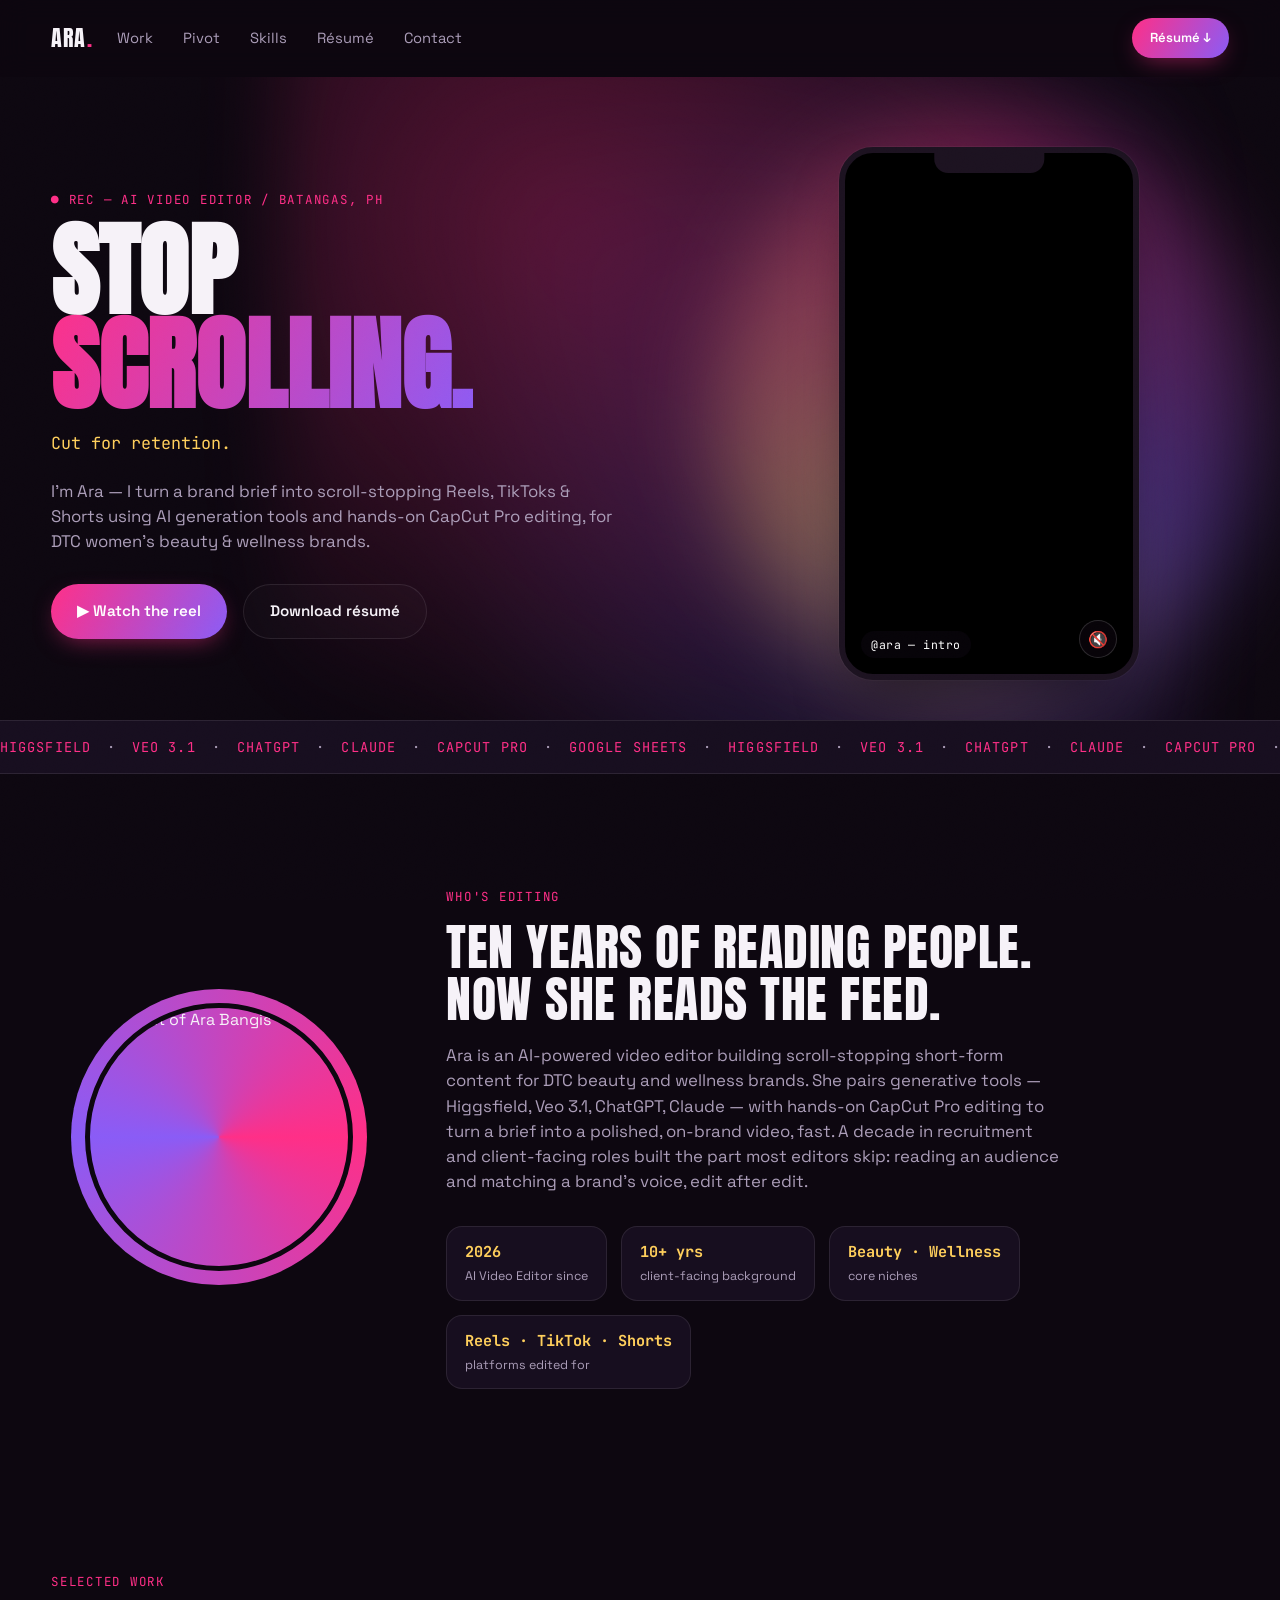
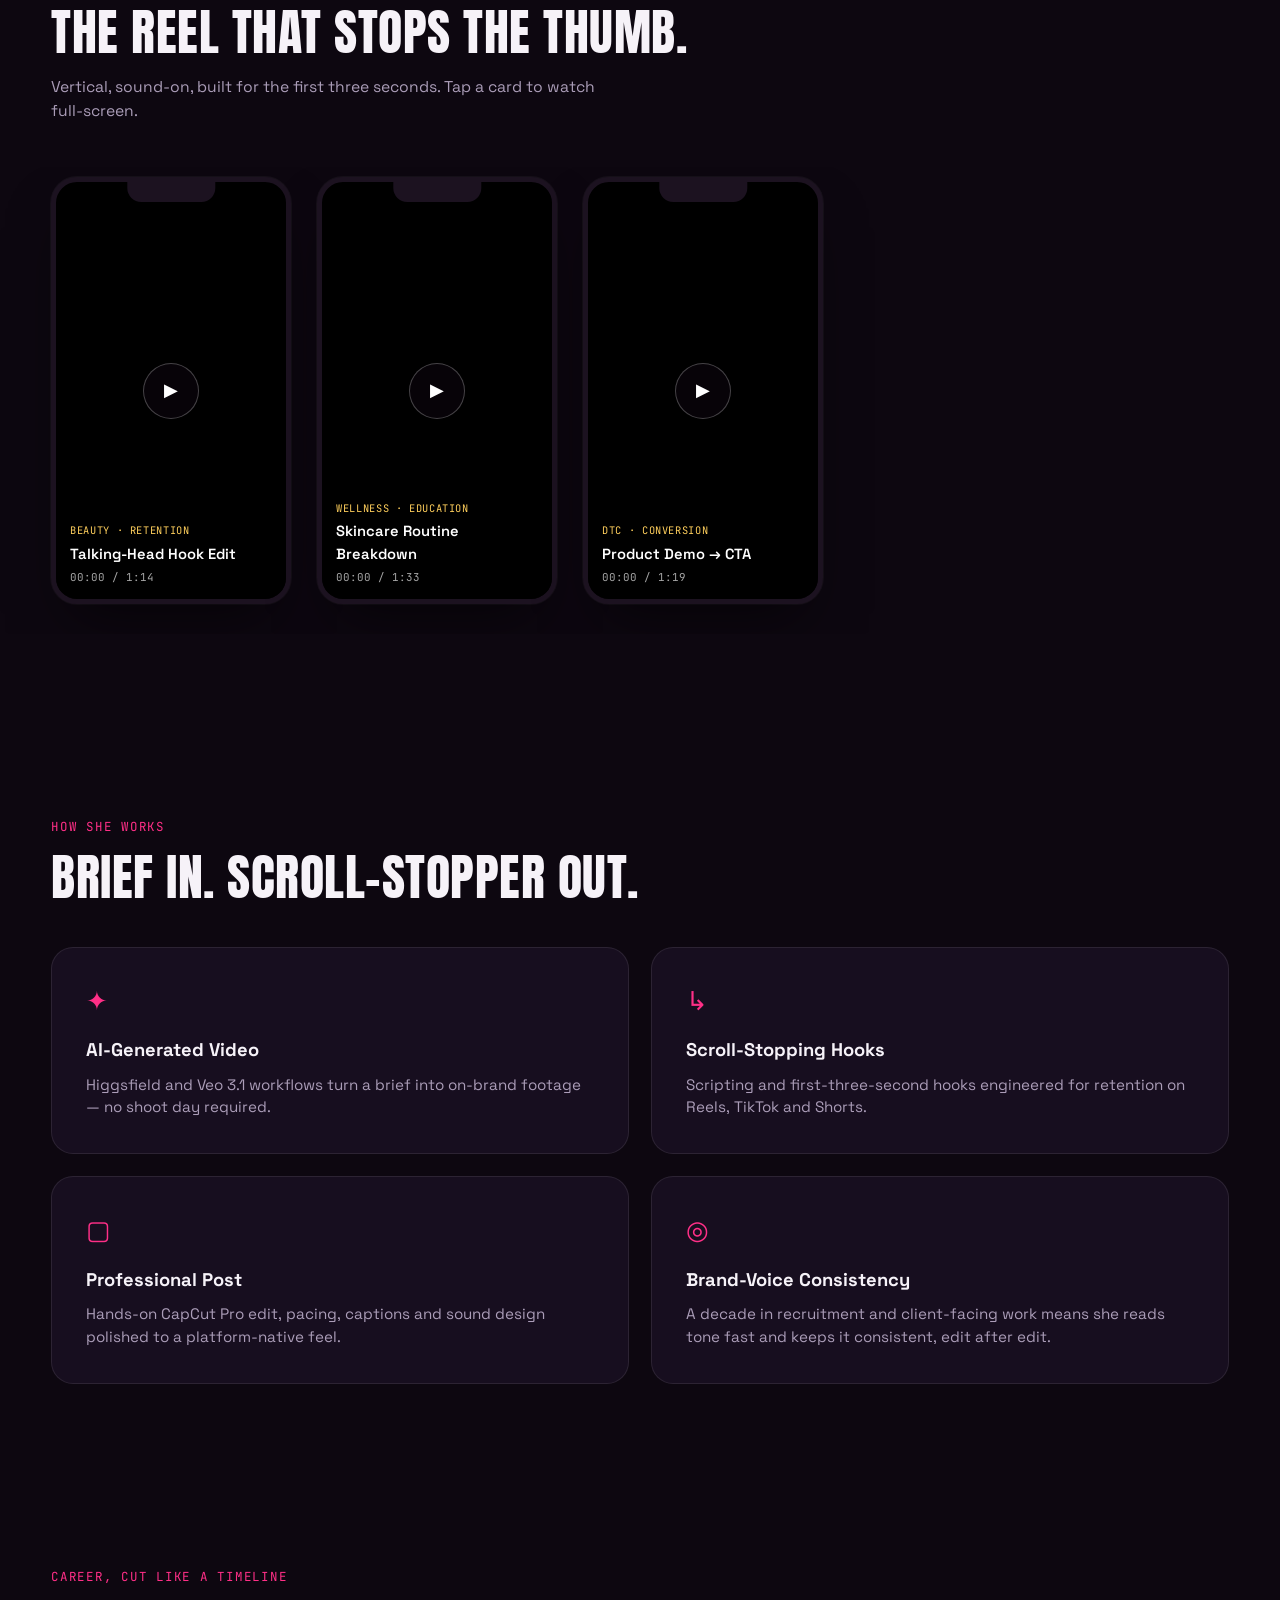
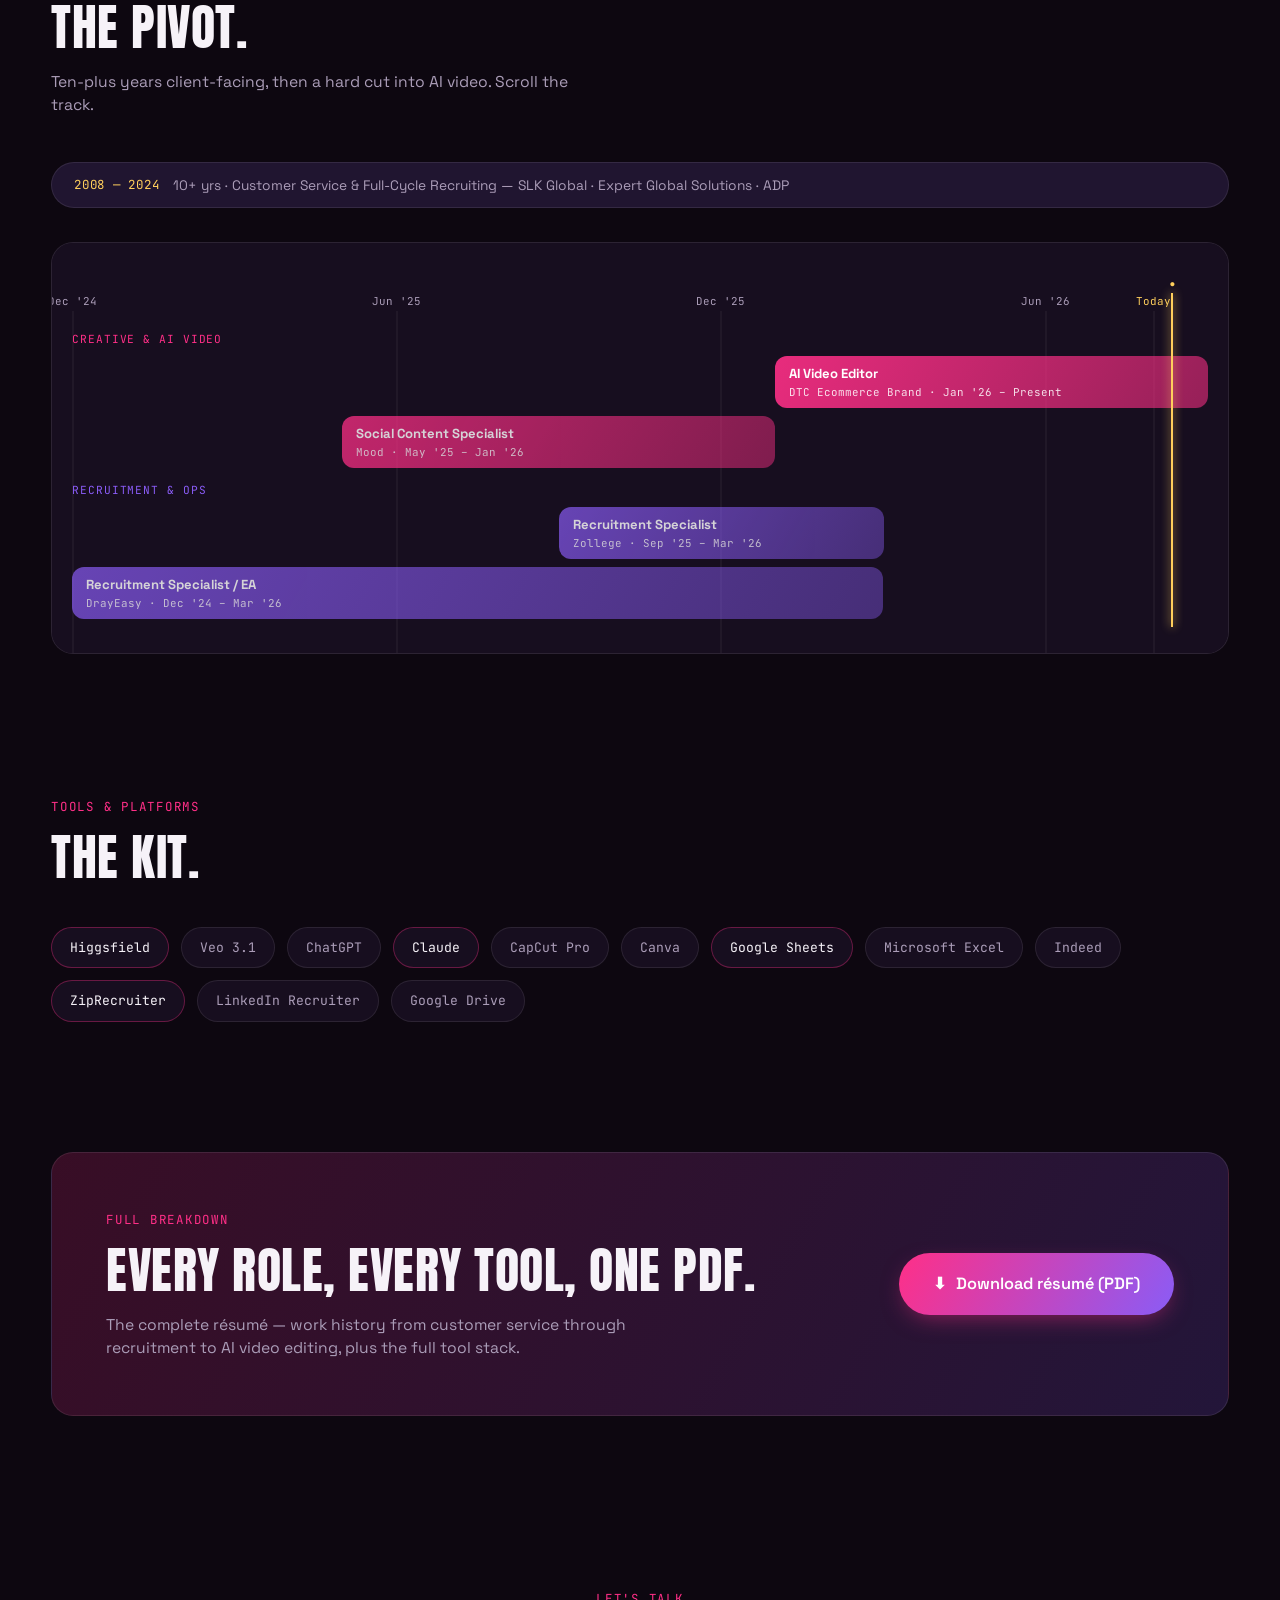
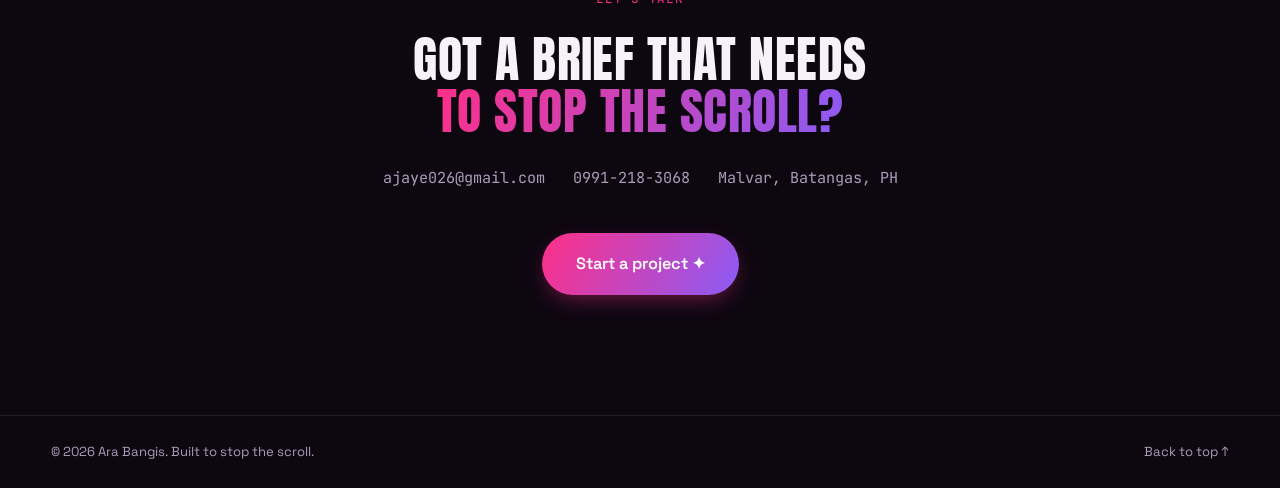
==== commit ff15c3e7: "Add files via upload" ====
--- a/index.html
+++ b/index.html
@@ -3,419 +3,301 @@
 <head>
 <meta charset="UTF-8">
 <meta name="viewport" content="width=device-width, initial-scale=1.0">
-<title>Ara Bangis — AI Video Editor for DTC Brands</title>
-<meta name="description" content="Ara Bangis edits AI-powered short-form video for DTC beauty & wellness brands. Scroll-stopping Reels, TikToks and Shorts, cut for speed and scale.">
-
-<!-- Open Graph -->
-<meta property="og:title" content="Ara Bangis — AI Video Editor for DTC Brands">
-<meta property="og:description" content="Scroll-stopping short-form video, edited for DTC beauty & wellness brands.">
-<meta property="og:image" content="assets/images/headshot.jpg">
-<meta property="og:type" content="website">
-
-<link rel="icon" href="assets/images/favicon.svg" type="image/svg+xml">
-
+<title>Ara Bangis — AI Video Editor | Scroll-Stopping Content for DTC Brands</title>
+<meta name="description" content="Ara Bangis is an AI-powered video editor crafting scroll-stopping short-form content for DTC beauty & wellness brands.">
+<link rel="icon" href="assets/img/favicon.svg" type="image/svg+xml">
 <link rel="preconnect" href="https://fonts.googleapis.com">
 <link rel="preconnect" href="https://fonts.gstatic.com" crossorigin>
-<link href="https://fonts.googleapis.com/css2?family=Fraunces:opsz,wght@9..144,300;9..144,450;9..144,600;9..144,700&family=Space+Grotesk:wght@400;500;600;700&family=JetBrains+Mono:wght@400;500;600&display=swap" rel="stylesheet">
-
-<link rel="stylesheet" href="styles.css">
-<script>document.documentElement.classList.add('js');</script>
+<link href="https://fonts.googleapis.com/css2?family=Anton&family=Space+Grotesk:wght@400;500;600;700&family=JetBrains+Mono:wght@400;500;700&display=swap" rel="stylesheet">
+<link rel="stylesheet" href="style.css">
 </head>
 <body>
 
-<!-- Grain overlay -->
-<div class="grain" aria-hidden="true"></div>
-
-<!-- Scrubber / progress bar -->
-<div class="scrubber" id="scrubber">
-  <div class="scrubber__track">
-    <div class="scrubber__fill" id="scrubberFill"></div>
-    <div class="scrubber__playhead" id="scrubberPlayhead"></div>
-  </div>
-  <div class="scrubber__meta">
-    <span class="scrubber__chapter" id="scrubberChapter">INTRO</span>
-    <span class="scrubber__time" id="scrubberTime">00:00:00</span>
+<div class="grain"></div>
+
+<!-- ============ NAV ============ -->
+<header class="nav" id="nav">
+  <div class="container nav-inner">
+    <a href="#top" class="logo">ARA<span class="dot">.</span></a>
+    <nav class="nav-links" id="navLinks">
+      <a href="#work">Work</a>
+      <a href="#timeline">Pivot</a>
+      <a href="#skills">Skills</a>
+      <a href="#resume">Résumé</a>
+      <a href="#contact">Contact</a>
+    </nav>
+    <a href="assets/resume-ara-bangis.pdf" download class="btn btn-small btn-primary nav-cta">Résumé ↓</a>
+    <button class="burger" id="burger" aria-label="Toggle menu" aria-expanded="false">
+      <span></span><span></span><span></span>
+    </button>
+  </div>
+</header>
+
+<!-- ============ HERO ============ -->
+<section class="hero" id="top">
+  <div class="hero-glow" aria-hidden="true"></div>
+  <div class="container hero-inner">
+    <div class="hero-copy reveal">
+      <p class="eyebrow">● REC — AI Video Editor / Batangas, PH</p>
+      <h1 class="hero-title">
+        STOP<br>
+        <span class="grad-text">SCROLLING.</span>
+      </h1>
+      <div class="hook-cycle" id="hookCycle" aria-live="polite">
+        <span class="hook-line is-active">Hook in 3 seconds.</span>
+        <span class="hook-line">Cut for retention.</span>
+        <span class="hook-line">Built for the algorithm.</span>
+        <span class="hook-line">On-brand. Every frame.</span>
+      </div>
+      <p class="hero-sub">I'm Ara — I turn a brand brief into scroll-stopping Reels, TikToks &amp; Shorts using AI generation tools and hands-on CapCut Pro editing, for DTC women's beauty &amp; wellness brands.</p>
+      <div class="hero-actions">
+        <a href="#work" class="btn btn-primary">▶ Watch the reel</a>
+        <a href="assets/resume-ara-bangis.pdf" download class="btn btn-ghost">Download résumé</a>
+      </div>
+    </div>
+
+    <div class="hero-phone reveal" style="--delay:0.15s">
+      <div class="phone-frame">
+        <div class="phone-notch"></div>
+        <video class="phone-video" id="heroVideo" poster="assets/img/poster_intro.jpg" muted loop playsinline preload="metadata">
+          <source src="assets/videos/intro.mp4" type="video/mp4">
+        </video>
+        <button class="phone-sound" id="heroSound" aria-label="Toggle sound">🔇</button>
+        <div class="phone-caption">@ara — intro</div>
+      </div>
+      <div class="phone-ring" aria-hidden="true"></div>
+    </div>
+  </div>
+</section>
+
+<!-- ============ MARQUEE ============ -->
+<div class="marquee-wrap reveal">
+  <div class="marquee-track">
+    <span>HIGGSFIELD</span><span>·</span><span>VEO 3.1</span><span>·</span><span>CHATGPT</span><span>·</span>
+    <span>CLAUDE</span><span>·</span><span>CAPCUT PRO</span><span>·</span><span>GOOGLE SHEETS</span><span>·</span>
+    <span>HIGGSFIELD</span><span>·</span><span>VEO 3.1</span><span>·</span><span>CHATGPT</span><span>·</span>
+    <span>CLAUDE</span><span>·</span><span>CAPCUT PRO</span><span>·</span><span>GOOGLE SHEETS</span><span>·</span>
   </div>
 </div>
 
-<header class="nav">
-  <a href="#top" class="nav__logo" aria-label="Ara Bangis, home">
-    <span class="nav__dot" aria-hidden="true"></span>ARA<span class="nav__logo-thin">BANGIS</span>
-  </a>
-  <nav class="nav__links" aria-label="Primary">
-    <a href="#reel">Reel</a>
-    <a href="#work">Work</a>
-    <a href="#skills">Skills</a>
-    <a href="#path">Experience</a>
-    <a href="#contact" class="nav__cta">Let's talk</a>
-  </nav>
-  <button class="nav__burger" id="navBurger" aria-label="Open menu" aria-expanded="false">
-    <span></span><span></span><span></span>
-  </button>
-</header>
-
-<div class="mobile-menu" id="mobileMenu">
-  <a href="#reel">Reel</a>
-  <a href="#work">Work</a>
-  <a href="#skills">Skills</a>
-  <a href="#path">Experience</a>
-  <a href="#contact">Let's talk</a>
-</div>
-
-<main id="top">
-
-  <!-- ============ HERO ============ -->
-  <section class="hero" id="hero" data-chapter="INTRO">
-    <div class="hero__grid">
-      <div class="hero__copy">
-        <p class="eyebrow reveal"><span class="rec-dot"></span> Now editing for DTC beauty &amp; wellness brands</p>
-        <h1 class="hero__headline reveal">
-          <span class="line">Stop the</span>
-          <span class="line hero__headline--accent">scroll.</span>
-        </h1>
-        <p class="hero__sub reveal">
-          I'm Ara — an AI-powered video editor who turns rough briefs into fast, on-brand,
-          scroll-stopping Reels, TikToks and Shorts for women's DTC brands. Generation tools
-          do the heavy lifting; my eye and my timeline do the rest.
-        </p>
-        <div class="hero__actions reveal">
-          <a href="#reel" class="btn btn--primary">
-            <span class="btn__icon">▶</span> Watch the reel
-          </a>
-          <a href="assets/resume/Araniza-Jaye-Bangis-Resume.pdf" class="btn btn--ghost" download>
-            Download résumé
-          </a>
-        </div>
-        <div class="hero__stats reveal">
-          <div class="stat"><span class="stat__num">15+</span><span class="stat__label">yrs client &amp; talent-facing work</span></div>
-          <div class="stat"><span class="stat__num">6</span><span class="stat__label">AI tools in daily rotation</span></div>
-          <div class="stat"><span class="stat__num">150+</span><span class="stat__label">locations supported at scale</span></div>
-        </div>
-      </div>
-
-      <div class="hero__frame reveal">
-        <div class="clip-frame">
-          <div class="clip-frame__ticks" aria-hidden="true"></div>
-          <img src="assets/images/headshot.jpg" alt="Portrait of Ara Bangis" class="clip-frame__img">
-          <div class="clip-frame__topbar">
-            <span class="rec-dot rec-dot--sm"></span> REC
-            <span class="clip-frame__tc">00:00:04:12</span>
+<!-- ============ ABOUT ============ -->
+<section class="about" id="about">
+  <div class="container about-inner">
+    <div class="about-photo reveal">
+      <div class="ring-wrap">
+        <img src="assets/img/profile.jpg" alt="Portrait of Ara Bangis" loading="lazy">
+      </div>
+    </div>
+    <div class="about-copy reveal" style="--delay:0.1s">
+      <p class="eyebrow">Who's editing</p>
+      <h2 class="h2">Ten years of reading people.<br>Now she reads the feed.</h2>
+      <p class="p-lead">Ara is an AI-powered video editor building scroll-stopping short-form content for DTC beauty and wellness brands. She pairs generative tools — Higgsfield, Veo 3.1, ChatGPT, Claude — with hands-on CapCut Pro editing to turn a brief into a polished, on-brand video, fast. A decade in recruitment and client-facing roles built the part most editors skip: reading an audience and matching a brand's voice, edit after edit.</p>
+      <div class="stat-row">
+        <div class="stat-chip"><strong>2026</strong><span>AI Video Editor since</span></div>
+        <div class="stat-chip"><strong>10+ yrs</strong><span>client-facing background</span></div>
+        <div class="stat-chip"><strong>Beauty · Wellness</strong><span>core niches</span></div>
+        <div class="stat-chip"><strong>Reels · TikTok · Shorts</strong><span>platforms edited for</span></div>
+      </div>
+    </div>
+  </div>
+</section>
+
+<!-- ============ SHOWREEL ============ -->
+<section class="showreel" id="work">
+  <div class="container">
+    <div class="section-head reveal">
+      <p class="eyebrow">Selected work</p>
+      <h2 class="h2">The reel that stops the thumb.</h2>
+      <p class="p-lead small">Vertical, sound-on, built for the first three seconds. Tap a card to watch full-screen.</p>
+    </div>
+  </div>
+
+  <div class="reel-rail reveal" id="reelRail" style="--delay:0.1s">
+    <div class="reel-card" data-video="assets/videos/sample1.mp4" data-poster="assets/img/poster_sample1.jpg" data-title="Talking-Head Hook Edit" data-tag="Beauty · Retention" data-time="1:14">
+      <div class="phone-frame small">
+        <div class="phone-notch"></div>
+        <video muted loop playsinline preload="none" poster="assets/img/poster_sample1.jpg"></video>
+        <div class="reel-play">▶</div>
+        <div class="reel-meta">
+          <span class="reel-tag">Beauty · Retention</span>
+          <span class="reel-title">Talking-Head Hook Edit</span>
+          <span class="reel-time">00:00 / 1:14</span>
+        </div>
+      </div>
+    </div>
+
+    <div class="reel-card" data-video="assets/videos/sample2.mp4" data-poster="assets/img/poster_sample2.jpg" data-title="Skincare Routine Breakdown" data-tag="Wellness · Education" data-time="1:33">
+      <div class="phone-frame small">
+        <div class="phone-notch"></div>
+        <video muted loop playsinline preload="none" poster="assets/img/poster_sample2.jpg"></video>
+        <div class="reel-play">▶</div>
+        <div class="reel-meta">
+          <span class="reel-tag">Wellness · Education</span>
+          <span class="reel-title">Skincare Routine Breakdown</span>
+          <span class="reel-time">00:00 / 1:33</span>
+        </div>
+      </div>
+    </div>
+
+    <div class="reel-card" data-video="assets/videos/sample3.mp4" data-poster="assets/img/poster_sample3.jpg" data-title="Product Demo → CTA" data-tag="DTC · Conversion" data-time="1:19">
+      <div class="phone-frame small">
+        <div class="phone-notch"></div>
+        <video muted loop playsinline preload="none" poster="assets/img/poster_sample3.jpg"></video>
+        <div class="reel-play">▶</div>
+        <div class="reel-meta">
+          <span class="reel-tag">DTC · Conversion</span>
+          <span class="reel-title">Product Demo → CTA</span>
+          <span class="reel-time">00:00 / 1:19</span>
+        </div>
+      </div>
+    </div>
+  </div>
+</section>
+
+<!-- ============ SKILLS ============ -->
+<section class="skills" id="skills">
+  <div class="container">
+    <div class="section-head reveal">
+      <p class="eyebrow">How she works</p>
+      <h2 class="h2">Brief in. Scroll-stopper out.</h2>
+    </div>
+    <div class="skill-grid">
+      <div class="skill-card reveal">
+        <span class="skill-icon">✦</span>
+        <h3>AI-Generated Video</h3>
+        <p>Higgsfield and Veo 3.1 workflows turn a brief into on-brand footage — no shoot day required.</p>
+      </div>
+      <div class="skill-card reveal" style="--delay:0.06s">
+        <span class="skill-icon">↳</span>
+        <h3>Scroll-Stopping Hooks</h3>
+        <p>Scripting and first-three-second hooks engineered for retention on Reels, TikTok and Shorts.</p>
+      </div>
+      <div class="skill-card reveal" style="--delay:0.12s">
+        <span class="skill-icon">▢</span>
+        <h3>Professional Post</h3>
+        <p>Hands-on CapCut Pro edit, pacing, captions and sound design polished to a platform-native feel.</p>
+      </div>
+      <div class="skill-card reveal" style="--delay:0.18s">
+        <span class="skill-icon">◎</span>
+        <h3>Brand-Voice Consistency</h3>
+        <p>A decade in recruitment and client-facing work means she reads tone fast and keeps it consistent, edit after edit.</p>
+      </div>
+    </div>
+  </div>
+</section>
+
+<!-- ============ TIMELINE (SIGNATURE) ============ -->
+<section class="pivot" id="timeline">
+  <div class="container">
+    <div class="section-head reveal">
+      <p class="eyebrow">Career, cut like a timeline</p>
+      <h2 class="h2">The pivot.</h2>
+      <p class="p-lead small">Ten-plus years client-facing, then a hard cut into AI video. Scroll the track.</p>
+    </div>
+
+    <div class="foundation-pill reveal">
+      <span class="fp-code">2008 — 2024</span>
+      <span class="fp-text">10+ yrs · Customer Service &amp; Full-Cycle Recruiting — SLK Global · Expert Global Solutions · ADP</span>
+    </div>
+
+    <div class="tl-wrap reveal" style="--delay:0.08s">
+      <div class="tl-ruler">
+        <span style="left:0%">Dec '24</span>
+        <span style="left:28.6%">Jun '25</span>
+        <span style="left:57.1%">Dec '25</span>
+        <span style="left:85.7%">Jun '26</span>
+        <span class="tl-today" style="left:95.2%">Today</span>
+      </div>
+      <div class="tl-track-group">
+        <p class="tl-lane-label pink">Creative &amp; AI Video</p>
+        <div class="tl-row">
+          <div class="tl-clip pink" style="left:61.9%; width:38.1%;">
+            <span class="tl-clip-title">AI Video Editor</span>
+            <span class="tl-clip-sub">DTC Ecommerce Brand · Jan '26 – Present</span>
           </div>
-          <div class="clip-frame__caption">ARA_BANGIS.MP4 — 1080×1920 — 30fps</div>
-        </div>
-      </div>
-    </div>
-    <div class="hero__scrolldown reveal" aria-hidden="true">
-      <span></span> scroll
-    </div>
-  </section>
-
-  <!-- ============ INTRO VIDEO ============ -->
-  <section class="section section--intro" id="reel" data-chapter="INTRO REEL">
-    <div class="chapter-label reveal">
-      <span class="chapter-label__tc">00:00:22:00</span>
-      <span class="chapter-label__title">Meet Ara</span>
-    </div>
-    <div class="intro-grid">
-      <div class="intro-video reveal">
-        <div class="video-card video-card--feature" data-video="assets/videos/intro.mp4" data-poster="assets/videos/intro_poster.jpg">
-          <video playsinline muted loop preload="metadata" poster="assets/videos/intro_poster.jpg">
-            <source src="assets/videos/intro.mp4" type="video/mp4">
-          </video>
-          <button class="video-card__play" aria-label="Play video introduction">
-            <svg viewBox="0 0 24 24" width="26" height="26"><path d="M8 5v14l11-7z" fill="currentColor"/></svg>
-          </button>
-          <span class="video-card__badge">Video intro</span>
-        </div>
-      </div>
-      <div class="intro-copy reveal">
-        <h2 class="h2">A quick hello, <br>before the showreel.</h2>
-        <p class="body-lg">
-          Hit play to hear it straight from me — who I edit for, how I work with AI generation
-          tools without losing the human feel, and why brief-to-post speed is my whole game.
-        </p>
-        <ul class="check-list">
-          <li>Higgsfield &amp; Veo3.1 for AI-generated footage</li>
-          <li>ChatGPT + Claude for hooks, scripts &amp; briefs</li>
-          <li>CapCut Pro for the final professional cut</li>
-        </ul>
-      </div>
-    </div>
-  </section>
-
-  <!-- ============ FILMSTRIP / SHOWREEL ============ -->
-  <section class="section section--dark" id="work" data-chapter="WORK">
-    <div class="chapter-label reveal">
-      <span class="chapter-label__tc">00:00:48:00</span>
-      <span class="chapter-label__title">Recent cuts</span>
-    </div>
-    <p class="section-intro reveal">
-      A track of real edits — hooks, transitions and pacing built to survive the first
-      three seconds of a For You Page. Tap any clip to watch with sound.
-    </p>
-
-    <div class="filmstrip-wrap reveal">
-      <div class="filmstrip" id="filmstrip">
-
-        <article class="video-card" data-video="assets/videos/clip1.mp4" data-poster="assets/videos/clip1_poster.jpg">
-          <video playsinline muted loop preload="metadata" poster="assets/videos/clip1_poster.jpg">
-            <source src="assets/videos/clip1.mp4" type="video/mp4">
-          </video>
-          <button class="video-card__play" aria-label="Play clip 1"><svg viewBox="0 0 24 24" width="22" height="22"><path d="M8 5v14l11-7z" fill="currentColor"/></svg></button>
-          <span class="video-card__tc">01</span>
-        </article>
-
-        <article class="video-card" data-video="assets/videos/clip2.mp4" data-poster="assets/videos/clip2_poster.jpg">
-          <video playsinline muted loop preload="metadata" poster="assets/videos/clip2_poster.jpg">
-            <source src="assets/videos/clip2.mp4" type="video/mp4">
-          </video>
-          <button class="video-card__play" aria-label="Play clip 2"><svg viewBox="0 0 24 24" width="22" height="22"><path d="M8 5v14l11-7z" fill="currentColor"/></svg></button>
-          <span class="video-card__tc">02</span>
-        </article>
-
-        <article class="video-card" data-video="assets/videos/clip3.mp4" data-poster="assets/videos/clip3_poster.jpg">
-          <video playsinline muted loop preload="metadata" poster="assets/videos/clip3_poster.jpg">
-            <source src="assets/videos/clip3.mp4" type="video/mp4">
-          </video>
-          <button class="video-card__play" aria-label="Play clip 3"><svg viewBox="0 0 24 24" width="22" height="22"><path d="M8 5v14l11-7z" fill="currentColor"/></svg></button>
-          <span class="video-card__tc">03</span>
-        </article>
-
-        <article class="video-card" data-video="assets/videos/clip4.mp4" data-poster="assets/videos/clip4_poster.jpg">
-          <video playsinline muted loop preload="metadata" poster="assets/videos/clip4_poster.jpg">
-            <source src="assets/videos/clip4.mp4" type="video/mp4">
-          </video>
-          <button class="video-card__play" aria-label="Play clip 4"><svg viewBox="0 0 24 24" width="22" height="22"><path d="M8 5v14l11-7z" fill="currentColor"/></svg></button>
-          <span class="video-card__tc">04</span>
-        </article>
-
-        <article class="video-card" data-video="assets/videos/clip5.mp4" data-poster="assets/videos/clip5_poster.jpg">
-          <video playsinline muted loop preload="metadata" poster="assets/videos/clip5_poster.jpg">
-            <source src="assets/videos/clip5.mp4" type="video/mp4">
-          </video>
-          <button class="video-card__play" aria-label="Play clip 5"><svg viewBox="0 0 24 24" width="22" height="22"><path d="M8 5v14l11-7z" fill="currentColor"/></svg></button>
-          <span class="video-card__tc">05</span>
-        </article>
-
-      </div>
-      <div class="filmstrip-hint">← drag to scrub →</div>
-    </div>
-  </section>
-
-  <!-- ============ ABOUT ============ -->
-  <section class="section" id="about" data-chapter="ABOUT">
-    <div class="chapter-label reveal">
-      <span class="chapter-label__tc">00:01:35:00</span>
-      <span class="chapter-label__title">About the edit</span>
-    </div>
-    <div class="about-grid">
-      <p class="about-lead reveal">
-        Before I ever opened a timeline, I spent over a decade reading people —
-        screening candidates, briefing executives, and figuring out what makes someone
-        say <em>yes</em>. Now I point that same instinct at the scroll.
-      </p>
-      <div class="about-body reveal">
-        <p>
-          I'm an AI-powered video editor specializing in high-converting, on-brand content
-          for DTC women's brands. I combine cutting-edge AI generation tools — Higgsfield,
-          ChatGPT and Claude — with professional editing in CapCut Pro to produce
-          scroll-stopping short-form video at speed and scale.
-        </p>
-        <p>
-          My background in recruitment and customer service backs all of it up: sharp audience
-          understanding, strong brand-voice consistency, and a results-driven mindset in every
-          edit. I turn briefs into polished, performance-ready creative that drives engagement —
-          and sales.
-        </p>
-      </div>
-    </div>
-  </section>
-
-  <!-- ============ SKILLS / TOOLS ============ -->
-  <section class="section section--dark" id="skills" data-chapter="SKILLS">
-    <div class="chapter-label reveal">
-      <span class="chapter-label__tc">00:02:10:00</span>
-      <span class="chapter-label__title">Toolkit</span>
-    </div>
-
-    <div class="marquee reveal" aria-hidden="true">
-      <div class="marquee__track">
-        <span>Higgsfield</span><span>·</span><span>Veo 3.1</span><span>·</span><span>ChatGPT</span><span>·</span>
-        <span>Claude</span><span>·</span><span>CapCut Pro</span><span>·</span><span>Canva</span><span>·</span>
-        <span>Google Sheets</span><span>·</span><span>Excel Automation</span><span>·</span>
-        <span>Higgsfield</span><span>·</span><span>Veo 3.1</span><span>·</span><span>ChatGPT</span><span>·</span>
-        <span>Claude</span><span>·</span><span>CapCut Pro</span><span>·</span><span>Canva</span><span>·</span>
-        <span>Google Sheets</span><span>·</span><span>Excel Automation</span><span>·</span>
-      </div>
-    </div>
-
-    <div class="skills-grid">
-      <div class="skill-card reveal">
-        <h3>Creative &amp; AI Workflow</h3>
-        <div class="chip-row">
-          <span class="chip">AI video generation</span>
-          <span class="chip">Hook &amp; script writing</span>
-          <span class="chip">Short-form editing</span>
-          <span class="chip">Brand-voice consistency</span>
-          <span class="chip">Reels · TikTok · Shorts</span>
-        </div>
-      </div>
-      <div class="skill-card reveal">
-        <h3>Tools &amp; Platforms</h3>
-        <div class="chip-row">
-          <span class="chip">Higgsfield</span>
-          <span class="chip">ChatGPT</span>
-          <span class="chip">Claude</span>
-          <span class="chip">CapCut Pro</span>
-          <span class="chip">Canva</span>
-          <span class="chip">Google Sheets</span>
-          <span class="chip">Microsoft Excel</span>
-        </div>
-      </div>
-      <div class="skill-card reveal">
-        <h3>Audience &amp; People Instinct</h3>
-        <div class="chip-row">
-          <span class="chip">Talent acquisition</span>
-          <span class="chip">Full-cycle recruiting</span>
-          <span class="chip">Stakeholder coordination</span>
-          <span class="chip">Executive reporting</span>
-          <span class="chip">KPI tracking</span>
-        </div>
-      </div>
-    </div>
-  </section>
-
-  <!-- ============ EXPERIENCE TIMELINE ============ -->
-  <section class="section" id="path" data-chapter="EXPERIENCE">
-    <div class="chapter-label reveal">
-      <span class="chapter-label__tc">00:02:45:00</span>
-      <span class="chapter-label__title">Where the reel comes from</span>
-    </div>
-
-    <ol class="timeline">
-      <li class="timeline__item reveal">
-        <div class="timeline__date">Jan 2026 — Present</div>
-        <div class="timeline__body">
-          <h3>AI Video Editor <span class="timeline__co">· DTC Ecommerce Brand, Women's Beauty</span></h3>
-          <ul>
-            <li>Produce high-converting AI-generated short-form video using Higgsfield, Veo3.1, Claude, ChatGPT and CapCut Pro.</li>
-            <li>Create scroll-stopping hooks and on-brand visuals for Reels, TikTok and Shorts.</li>
-            <li>Run AI workflows that deliver polished video at speed and scale while keeping brand voice consistent.</li>
-          </ul>
-        </div>
-      </li>
-
-      <li class="timeline__item reveal">
-        <div class="timeline__date">Sept 2025 — Mar 2026</div>
-        <div class="timeline__body">
-          <h3>Recruitment Specialist <span class="timeline__co">· Zollege</span></h3>
-          <ul>
-            <li>Managed full-cycle recruitment for a nationwide education org across 150+ U.S. school locations.</li>
-            <li>Sourced and engaged instructor candidates via Indeed, ZipRecruiter and LinkedIn.</li>
-            <li>Built recruitment trackers and Excel automations supporting weekly executive reporting.</li>
-          </ul>
-        </div>
-      </li>
-
-      <li class="timeline__item reveal">
-        <div class="timeline__date">May 2025 — Jan 2026</div>
-        <div class="timeline__body">
-          <h3>Social Content Specialist <span class="timeline__co">· Mood</span></h3>
-          <ul>
-            <li>Created visual and written content for a wellness brand focused on sleep, stress and gut health.</li>
-            <li>Designed carousels and short-form scripts for TikTok and Instagram, on brand and on tone.</li>
-            <li>Used Canva and ChatGPT to turn ideas into ready-to-use content assets, fast.</li>
-          </ul>
-        </div>
-      </li>
-
-      <li class="timeline__item reveal">
-        <div class="timeline__date">Dec 2024 — Mar 2026</div>
-        <div class="timeline__body">
-          <h3>Recruitment Specialist / Executive Assistant <span class="timeline__co">· DrayEasy</span></h3>
-          <ul>
-            <li>Recruited and onboarded candidates aligned to operational needs; ran orientations end to end.</li>
-            <li>Managed attendance, payroll coordination and employee records.</li>
-            <li>Supported a CEO and COO directly with daily priorities.</li>
-          </ul>
-        </div>
-      </li>
-
-      <li class="timeline__item reveal">
-        <div class="timeline__date">Oct 2019 — Nov 2024</div>
-        <div class="timeline__body">
-          <h3>Senior Recruiter <span class="timeline__co">· ADP</span></h3>
-          <ul>
-            <li>Managed end-to-end recruitment across multiple roles and CRM platforms.</li>
-            <li>Partnered with hiring managers to align talent needs with business goals.</li>
-          </ul>
-        </div>
-      </li>
-
-      <li class="timeline__item reveal">
-        <div class="timeline__date">Jan 2008 — Jan 2018</div>
-        <div class="timeline__body">
-          <h3>Customer Service Representative <span class="timeline__co">· SLK Global · Expert Global Solutions · Cyber City Global</span></h3>
-          <ul>
-            <li>A decade of customer service and data operations roles that built the communication and accuracy this whole reel runs on.</li>
-          </ul>
-        </div>
-      </li>
-    </ol>
-
-    <div class="education-card reveal">
-      <div class="education-card__tc">EDUCATION</div>
-      <h3>Practical Nursing — Vocational Course</h3>
-      <p>Mystery of Light Educational and Training Center · 2007 – 2009</p>
-    </div>
-  </section>
-
-  <!-- ============ CONTACT ============ -->
-  <section class="section section--contact" id="contact" data-chapter="CONTACT">
-    <div class="contact-grid">
-      <div class="reveal">
-        <div class="chapter-label chapter-label--light">
-          <span class="chapter-label__tc">00:03:40:00</span>
-          <span class="chapter-label__title">Cut to you</span>
-        </div>
-        <h2 class="contact-headline">Got a brief? <br>Let's stop some scrolls.</h2>
-        <p class="body-lg contact-sub">
-          Send the brand, the platform, and the deadline — I'll tell you honestly whether
-          I can make it land.
-        </p>
-      </div>
-      <div class="contact-card reveal">
-        <a class="contact-row" href="mailto:ajaye026@gmail.com">
-          <span class="contact-row__label">Email</span>
-          <span class="contact-row__value">ajaye026@gmail.com</span>
-        </a>
-        <a class="contact-row" href="tel:+639912183068">
-          <span class="contact-row__label">Phone</span>
-          <span class="contact-row__value">0991-218-3068</span>
-        </a>
-        <div class="contact-row contact-row--static">
-          <span class="contact-row__label">Based in</span>
-          <span class="contact-row__value">Malvar, Batangas, PH</span>
-        </div>
-        <a class="btn btn--primary contact-resume" href="assets/resume/Araniza-Jaye-Bangis-Resume.pdf" download>
-          Download résumé (PDF)
-        </a>
-      </div>
-    </div>
-  </section>
-
-</main>
+        </div>
+        <div class="tl-row">
+          <div class="tl-clip pink dim" style="left:23.8%; width:38.1%;">
+            <span class="tl-clip-title">Social Content Specialist</span>
+            <span class="tl-clip-sub">Mood · May '25 – Jan '26</span>
+          </div>
+        </div>
+        <p class="tl-lane-label violet">Recruitment &amp; Ops</p>
+        <div class="tl-row">
+          <div class="tl-clip violet dim" style="left:42.9%; width:28.6%;">
+            <span class="tl-clip-title">Recruitment Specialist</span>
+            <span class="tl-clip-sub">Zollege · Sep '25 – Mar '26</span>
+          </div>
+        </div>
+        <div class="tl-row">
+          <div class="tl-clip violet dim" style="left:0%; width:71.4%;">
+            <span class="tl-clip-title">Recruitment Specialist / EA</span>
+            <span class="tl-clip-sub">DrayEasy · Dec '24 – Mar '26</span>
+          </div>
+        </div>
+      </div>
+      <div class="tl-playhead" style="left:95.2%;"></div>
+    </div>
+  </div>
+</section>
+
+<!-- ============ STACK ============ -->
+<section class="stack">
+  <div class="container">
+    <div class="section-head reveal">
+      <p class="eyebrow">Tools &amp; platforms</p>
+      <h2 class="h2">The kit.</h2>
+    </div>
+    <div class="chip-cloud reveal">
+      <span class="chip">Higgsfield</span><span class="chip">Veo 3.1</span><span class="chip">ChatGPT</span>
+      <span class="chip">Claude</span><span class="chip">CapCut Pro</span><span class="chip">Canva</span>
+      <span class="chip">Google Sheets</span><span class="chip">Microsoft Excel</span><span class="chip">Indeed</span>
+      <span class="chip">ZipRecruiter</span><span class="chip">LinkedIn Recruiter</span><span class="chip">Google Drive</span>
+    </div>
+  </div>
+</section>
+
+<!-- ============ RESUME ============ -->
+<section class="resume" id="resume">
+  <div class="container resume-inner reveal">
+    <div class="resume-card">
+      <div class="resume-text">
+        <p class="eyebrow">Full breakdown</p>
+        <h2 class="h2">Every role, every tool, one PDF.</h2>
+        <p class="p-lead small">The complete résumé — work history from customer service through recruitment to AI video editing, plus the full tool stack.</p>
+      </div>
+      <a href="assets/resume-ara-bangis.pdf" download class="btn btn-primary btn-lg">
+        <span class="dl-icon">⬇</span> Download résumé (PDF)
+      </a>
+    </div>
+  </div>
+</section>
+
+<!-- ============ CONTACT ============ -->
+<section class="contact" id="contact">
+  <div class="container contact-inner reveal">
+    <p class="eyebrow">Let's talk</p>
+    <h2 class="h2 contact-h2">Got a brief that needs<br><span class="grad-text">to stop the scroll?</span></h2>
+    <div class="contact-links">
+      <a href="mailto:ajaye026@gmail.com" class="contact-link">ajaye026@gmail.com</a>
+      <a href="tel:+639912183068" class="contact-link">0991-218-3068</a>
+      <span class="contact-link static">Malvar, Batangas, PH</span>
+    </div>
+    <a href="mailto:ajaye026@gmail.com" class="btn btn-primary btn-lg contact-cta">Start a project ✦</a>
+  </div>
+</section>
 
 <footer class="footer">
-  <span>© <span id="year"></span> Araniza Jaye Bangis</span>
-  <span class="footer__tc">END OF REEL — 00:04:12:00</span>
+  <div class="container footer-inner">
+    <span>© <span id="year"></span> Ara Bangis. Built to stop the scroll.</span>
+    <a href="#top" class="back-top">Back to top ↑</a>
+  </div>
 </footer>
 
-<!-- Lightbox -->
+<!-- ============ LIGHTBOX ============ -->
 <div class="lightbox" id="lightbox" aria-hidden="true">
-  <div class="lightbox__backdrop" id="lightboxBackdrop"></div>
-  <div class="lightbox__stage">
-    <button class="lightbox__close" id="lightboxClose" aria-label="Close video">✕</button>
+  <button class="lightbox-close" id="lightboxClose" aria-label="Close">✕</button>
+  <div class="lightbox-phone">
     <video id="lightboxVideo" controls playsinline></video>
   </div>
 </div>
--- a/style.css
+++ b/style.css
@@ -0,0 +1,307 @@
+/* ====================================================
+   ARA — Portfolio
+   Tokens
+==================================================== */
+:root{
+  --bg:        #0d0710;
+  --surface:   #170e1f;
+  --surface-2: #201530;
+  --pink:      #ff2f87;
+  --violet:    #8a5cf6;
+  --gold:      #ffcf5c;
+  --ink:       #f6f2f8;
+  --muted:     #ab9db8;
+  --line:      rgba(246,242,248,0.09);
+  --grad: linear-gradient(120deg, var(--pink), var(--violet));
+  --grad-soft: linear-gradient(120deg, rgba(255,47,135,.18), rgba(138,92,246,.18));
+  --font-display: 'Anton', sans-serif;
+  --font-body: 'Space Grotesk', sans-serif;
+  --font-mono: 'JetBrains Mono', monospace;
+  --radius: 22px;
+  --ease: cubic-bezier(.16,.84,.44,1);
+}
+
+*{box-sizing:border-box; margin:0; padding:0;}
+html{scroll-behavior:smooth;}
+body{
+  background:var(--bg);
+  color:var(--ink);
+  font-family:var(--font-body);
+  line-height:1.5;
+  overflow-x:hidden;
+  -webkit-font-smoothing:antialiased;
+}
+img{max-width:100%; display:block;}
+a{color:inherit; text-decoration:none;}
+.container{width:min(1180px, 92%); margin-inline:auto;}
+
+/* film grain ambience */
+.grain{
+  position:fixed; inset:0; pointer-events:none; z-index:2; opacity:.035; mix-blend-mode:overlay;
+  background-image:url("data:image/svg+xml,%3Csvg xmlns='http://www.w3.org/2000/svg' width='120' height='120'%3E%3Cfilter id='n'%3E%3CfeTurbulence type='fractalNoise' baseFrequency='0.9' numOctaves='2' stitchTiles='stitch'/%3E%3C/filter%3E%3Crect width='100%25' height='100%25' filter='url(%23n)'/%3E%3C/svg%3E");
+}
+
+/* ---------- reveal on scroll ---------- */
+.reveal{ opacity:0; transform:translateY(28px); transition:opacity .8s var(--ease), transform .8s var(--ease); transition-delay: var(--delay, 0s); }
+.reveal.in-view{ opacity:1; transform:translateY(0); }
+
+/* ---------- type helpers ---------- */
+.eyebrow{
+  font-family:var(--font-mono); font-size:.78rem; letter-spacing:.14em; text-transform:uppercase;
+  color:var(--pink); margin-bottom:14px; display:inline-flex; align-items:center; gap:8px;
+}
+.h2{ font-family:var(--font-display); font-weight:400; text-transform:uppercase; font-size:clamp(1.9rem, 4vw, 3.1rem); line-height:1.05; letter-spacing:.01em; }
+.p-lead{ color:var(--muted); font-size:1.05rem; max-width:56ch; margin-top:18px; }
+.p-lead.small{ font-size:.98rem; }
+.grad-text{ background:var(--grad); -webkit-background-clip:text; background-clip:text; color:transparent; }
+
+.section-head{ margin-bottom:44px; }
+
+/* ---------- buttons ---------- */
+.btn{
+  display:inline-flex; align-items:center; gap:10px; font-family:var(--font-body); font-weight:600;
+  padding:15px 26px; border-radius:100px; font-size:.95rem; transition:transform .25s var(--ease), box-shadow .25s var(--ease), background .25s;
+  white-space:nowrap;
+}
+.btn-primary{ background:var(--grad); color:#fff; box-shadow:0 8px 24px -8px rgba(255,47,135,.55); }
+.btn-primary:hover{ transform:translateY(-2px) scale(1.02); box-shadow:0 14px 32px -10px rgba(255,47,135,.7); }
+.btn-ghost{ border:1px solid var(--line); color:var(--ink); background:rgba(255,255,255,.02); }
+.btn-ghost:hover{ background:rgba(255,255,255,.06); border-color:rgba(255,255,255,.2); }
+.btn-small{ padding:10px 18px; font-size:.82rem; }
+.btn-lg{ padding:19px 34px; font-size:1.02rem; }
+
+/* ====================================================
+   NAV
+==================================================== */
+.nav{
+  position:sticky; top:0; z-index:50; padding:18px 0;
+  backdrop-filter:blur(14px); background:rgba(13,7,16,.55); border-bottom:1px solid transparent;
+  transition:border-color .3s, background .3s;
+}
+.nav.scrolled{ border-bottom-color:var(--line); background:rgba(13,7,16,.85); }
+.nav-inner{ display:flex; align-items:center; justify-content:space-between; gap:24px; }
+.logo{ font-family:var(--font-display); font-size:1.4rem; letter-spacing:.05em; }
+.logo .dot{ color:var(--pink); }
+.nav-links{ display:flex; gap:30px; font-size:.92rem; color:var(--muted); }
+.nav-links a:hover{ color:var(--ink); }
+.nav-cta{ margin-left:auto; }
+.burger{ display:none; flex-direction:column; gap:5px; background:none; border:0; cursor:pointer; padding:6px; }
+.burger span{ width:22px; height:2px; background:var(--ink); border-radius:2px; }
+
+/* ====================================================
+   HERO
+==================================================== */
+.hero{ position:relative; padding:70px 0 40px; overflow:hidden; }
+.hero-glow{
+  position:absolute; top:-20%; left:50%; width:900px; height:900px; transform:translateX(-40%);
+  background:radial-gradient(circle at 30% 30%, rgba(255,47,135,.30), transparent 60%),
+             radial-gradient(circle at 70% 60%, rgba(138,92,246,.28), transparent 60%);
+  filter:blur(40px); pointer-events:none; z-index:0; animation:drift 16s ease-in-out infinite alternate;
+}
+@keyframes drift{ from{ transform:translateX(-45%) translateY(0);} to{ transform:translateX(-35%) translateY(30px);} }
+
+.hero-inner{ position:relative; z-index:1; display:grid; grid-template-columns:1.15fr .85fr; gap:50px; align-items:center; }
+.hero-title{ font-family:var(--font-display); font-size:clamp(3rem, 8vw, 6.4rem); line-height:.92; text-transform:uppercase; }
+.hook-cycle{ position:relative; height:1.8em; margin:18px 0 6px; font-family:var(--font-mono); font-size:1.05rem; color:var(--gold); }
+.hook-line{ position:absolute; left:0; top:0; opacity:0; transform:translateY(8px); transition:opacity .5s var(--ease), transform .5s var(--ease); }
+.hook-line.is-active{ opacity:1; transform:translateY(0); }
+.hero-sub{ color:var(--muted); max-width:52ch; margin:18px 0 30px; font-size:1.05rem; }
+.hero-actions{ display:flex; gap:16px; flex-wrap:wrap; }
+
+/* phone frame (shared) */
+.phone-frame{
+  position:relative; width:min(300px, 100%); aspect-ratio:9/16; margin-inline:auto;
+  border-radius:34px; border:6px solid #1c1220; background:#000; overflow:hidden;
+  box-shadow:0 30px 60px -20px rgba(0,0,0,.6), 0 0 0 1px rgba(255,255,255,.04);
+}
+.phone-frame.small{ width:100%; border-width:5px; border-radius:26px; }
+.phone-notch{ position:absolute; top:0; left:50%; transform:translateX(-50%); width:38%; height:20px; background:#1c1220; border-radius:0 0 14px 14px; z-index:3; }
+.phone-video, .reel-card video{ width:100%; height:100%; object-fit:cover; display:block; }
+.phone-sound{
+  position:absolute; bottom:16px; right:16px; z-index:4; width:38px; height:38px; border-radius:50%;
+  background:rgba(13,7,16,.55); border:1px solid rgba(255,255,255,.15); color:#fff; font-size:1rem; cursor:pointer;
+  backdrop-filter:blur(6px);
+}
+.phone-caption{
+  position:absolute; bottom:16px; left:16px; z-index:4; font-family:var(--font-mono); font-size:.72rem;
+  color:#fff; background:rgba(13,7,16,.5); padding:5px 10px; border-radius:100px; letter-spacing:.04em;
+}
+.hero-phone{ position:relative; }
+.phone-ring{
+  position:absolute; inset:-30px; z-index:-1; border-radius:50%;
+  background:conic-gradient(from 0deg, var(--pink), var(--violet), var(--gold), var(--pink));
+  filter:blur(46px); opacity:.35; animation:spin 12s linear infinite;
+}
+@keyframes spin{ to{ transform:rotate(360deg); } }
+
+/* ====================================================
+   MARQUEE
+==================================================== */
+.marquee-wrap{ border-top:1px solid var(--line); border-bottom:1px solid var(--line); overflow:hidden; padding:16px 0; background:var(--surface); }
+.marquee-track{ display:flex; gap:16px; width:max-content; font-family:var(--font-mono); font-size:.85rem; letter-spacing:.08em; color:var(--muted); animation:scroll-left 26s linear infinite; }
+.marquee-track span{ white-space:nowrap; }
+.marquee-track span:nth-child(odd){ color:var(--pink); }
+@keyframes scroll-left{ from{ transform:translateX(0);} to{ transform:translateX(-50%);} }
+
+/* ====================================================
+   ABOUT
+==================================================== */
+.about{ padding:110px 0; }
+.about-inner{ display:grid; grid-template-columns:.6fr 1.4fr; gap:60px; align-items:center; }
+.ring-wrap{ position:relative; width:min(280px,80%); margin-inline:auto; border-radius:50%; }
+.ring-wrap::before{
+  content:""; position:absolute; inset:-14px; border-radius:50%;
+  background:conic-gradient(from 90deg, var(--pink), var(--violet), var(--pink)); animation:spin 10s linear infinite; z-index:0;
+}
+.ring-wrap img{ position:relative; z-index:1; border-radius:50%; border:5px solid var(--bg); aspect-ratio:1/1; object-fit:cover; }
+.stat-row{ display:flex; flex-wrap:wrap; gap:14px; margin-top:32px; }
+.stat-chip{ background:var(--surface); border:1px solid var(--line); border-radius:16px; padding:14px 18px; display:flex; flex-direction:column; gap:3px; min-width:150px; }
+.stat-chip strong{ font-family:var(--font-mono); color:var(--gold); font-size:.95rem; }
+.stat-chip span{ font-size:.78rem; color:var(--muted); }
+
+/* ====================================================
+   SHOWREEL
+==================================================== */
+.showreel{ padding:70px 0 110px; }
+.reel-rail{
+  display:flex; gap:26px; overflow-x:auto; padding:10px min(4%, 60px) 30px; scroll-snap-type:x mandatory;
+  scrollbar-width:thin; scrollbar-color:var(--pink) transparent;
+}
+.reel-rail::-webkit-scrollbar{ height:6px; }
+.reel-rail::-webkit-scrollbar-thumb{ background:var(--pink); border-radius:6px; }
+.reel-card{ flex:0 0 min(240px, 72vw); scroll-snap-align:center; cursor:pointer; }
+.reel-card .phone-frame{ transition:transform .35s var(--ease), box-shadow .35s var(--ease); }
+.reel-card:hover .phone-frame{ transform:translateY(-8px); box-shadow:0 34px 60px -18px rgba(255,47,135,.35), 0 0 0 1px rgba(255,255,255,.06); }
+.reel-play{
+  position:absolute; inset:0; margin:auto; width:56px; height:56px; border-radius:50%;
+  background:rgba(13,7,16,.55); color:#fff; display:flex; align-items:center; justify-content:center;
+  font-size:1.1rem; z-index:4; border:1px solid rgba(255,255,255,.25); backdrop-filter:blur(6px);
+  transition:opacity .25s, transform .25s;
+}
+.reel-card:hover .reel-play{ transform:scale(1.1); }
+.reel-meta{ position:absolute; left:14px; right:14px; bottom:14px; z-index:4; display:flex; flex-direction:column; gap:4px; }
+.reel-tag{ font-family:var(--font-mono); font-size:.65rem; letter-spacing:.06em; text-transform:uppercase; color:var(--gold); }
+.reel-title{ font-weight:600; font-size:.92rem; color:#fff; }
+.reel-time{ font-family:var(--font-mono); font-size:.68rem; color:rgba(255,255,255,.65); }
+.reel-card .phone-frame::after{
+  content:""; position:absolute; inset:0; background:linear-gradient(to top, rgba(0,0,0,.75), transparent 45%); z-index:3; pointer-events:none;
+}
+
+/* ====================================================
+   SKILLS
+==================================================== */
+.skills{ padding:70px 0 110px; }
+.skill-grid{ display:grid; grid-template-columns:repeat(2, 1fr); gap:22px; }
+.skill-card{
+  background:var(--surface); border:1px solid var(--line); border-radius:var(--radius); padding:34px;
+  transition:transform .3s var(--ease), border-color .3s;
+}
+.skill-card:hover{ transform:translateY(-4px); border-color:rgba(255,47,135,.4); }
+.skill-icon{ font-size:1.6rem; color:var(--pink); display:block; margin-bottom:16px; }
+.skill-card h3{ font-family:var(--font-body); font-size:1.15rem; font-weight:700; margin-bottom:10px; }
+.skill-card p{ color:var(--muted); font-size:.95rem; }
+
+/* ====================================================
+   TIMELINE / PIVOT (signature)
+==================================================== */
+.pivot{ padding:70px 0 120px; }
+.foundation-pill{
+  display:flex; align-items:center; gap:14px; flex-wrap:wrap;
+  background:var(--surface-2); border:1px solid var(--line); border-radius:100px; padding:12px 22px; margin-bottom:34px;
+}
+.fp-code{ font-family:var(--font-mono); color:var(--gold); font-size:.78rem; letter-spacing:.06em; }
+.fp-text{ font-size:.86rem; color:var(--muted); }
+
+.tl-wrap{ position:relative; background:var(--surface); border:1px solid var(--line); border-radius:var(--radius); padding:50px 20px 26px; overflow-x:auto; }
+.tl-ruler{ position:relative; height:20px; margin-bottom:18px; min-width:640px; }
+.tl-ruler span{ position:absolute; top:0; transform:translateX(-50%); font-family:var(--font-mono); font-size:.68rem; color:var(--muted); }
+.tl-ruler span::before{ content:""; position:absolute; top:18px; left:50%; width:1px; height:2000px; background:var(--line); }
+.tl-today{ color:var(--gold) !important; }
+.tl-track-group{ min-width:640px; position:relative; }
+.tl-lane-label{ font-family:var(--font-mono); font-size:.7rem; letter-spacing:.08em; text-transform:uppercase; margin:14px 0 8px; }
+.tl-lane-label.pink{ color:var(--pink); }
+.tl-lane-label.violet{ color:var(--violet); }
+.tl-row{ position:relative; height:52px; margin-bottom:8px; }
+.tl-clip{
+  position:absolute; top:0; height:100%; border-radius:12px; padding:8px 14px; display:flex; flex-direction:column;
+  justify-content:center; overflow:hidden; white-space:nowrap;
+}
+.tl-clip.pink{ background:linear-gradient(120deg, rgba(255,47,135,.9), rgba(255,47,135,.55)); }
+.tl-clip.violet{ background:linear-gradient(120deg, rgba(138,92,246,.85), rgba(138,92,246,.5)); }
+.tl-clip.dim{ opacity:.82; }
+.tl-clip-title{ font-size:.82rem; font-weight:700; color:#fff; }
+.tl-clip-sub{ font-size:.68rem; color:rgba(255,255,255,.85); font-family:var(--font-mono); }
+.tl-playhead{ position:absolute; top:50px; bottom:26px; width:2px; background:var(--gold); box-shadow:0 0 10px var(--gold); }
+.tl-playhead::before{ content:"●"; position:absolute; top:-16px; left:50%; transform:translateX(-50%); color:var(--gold); font-size:.6rem; }
+
+/* ====================================================
+   STACK
+==================================================== */
+.stack{ padding:20px 0 110px; }
+.chip-cloud{ display:flex; flex-wrap:wrap; gap:12px; }
+.chip{ font-family:var(--font-mono); font-size:.82rem; padding:10px 18px; border-radius:100px; border:1px solid var(--line); color:var(--muted); background:var(--surface); }
+.chip:nth-child(3n+1){ border-color:rgba(255,47,135,.35); color:var(--ink); }
+
+/* ====================================================
+   RESUME
+==================================================== */
+.resume{ padding:20px 0 110px; }
+.resume-card{
+  background:var(--grad-soft); border:1px solid var(--line); border-radius:var(--radius);
+  padding:54px; display:flex; align-items:center; justify-content:space-between; gap:40px; flex-wrap:wrap;
+}
+.dl-icon{ font-size:1rem; }
+
+/* ====================================================
+   CONTACT
+==================================================== */
+.contact{ padding:60px 0 120px; text-align:center; }
+.contact-h2{ margin:10px auto 30px; }
+.contact-links{ display:flex; justify-content:center; gap:28px; flex-wrap:wrap; margin-bottom:36px; font-family:var(--font-mono); font-size:.95rem; }
+.contact-link{ color:var(--muted); border-bottom:1px solid transparent; transition:color .2s, border-color .2s; }
+.contact-link:not(.static):hover{ color:var(--pink); border-color:var(--pink); }
+.contact-cta{ margin-top:6px; }
+
+/* ====================================================
+   FOOTER
+==================================================== */
+.footer{ border-top:1px solid var(--line); padding:26px 0; }
+.footer-inner{ display:flex; justify-content:space-between; align-items:center; font-size:.82rem; color:var(--muted); flex-wrap:wrap; gap:10px; }
+.back-top:hover{ color:var(--pink); }
+
+/* ====================================================
+   LIGHTBOX
+==================================================== */
+.lightbox{
+  position:fixed; inset:0; z-index:100; background:rgba(6,3,8,.92); backdrop-filter:blur(10px);
+  display:flex; align-items:center; justify-content:center; opacity:0; pointer-events:none; transition:opacity .3s;
+}
+.lightbox.is-open{ opacity:1; pointer-events:auto; }
+.lightbox-phone{ width:min(380px, 88vw); aspect-ratio:9/16; border-radius:30px; overflow:hidden; border:6px solid #1c1220; box-shadow:0 40px 80px -20px rgba(0,0,0,.7); }
+.lightbox-phone video{ width:100%; height:100%; object-fit:cover; }
+.lightbox-close{
+  position:absolute; top:26px; right:30px; background:rgba(255,255,255,.08); border:1px solid rgba(255,255,255,.2);
+  color:#fff; width:42px; height:42px; border-radius:50%; font-size:1.1rem; cursor:pointer;
+}
+
+/* ====================================================
+   RESPONSIVE
+==================================================== */
+@media (max-width: 880px){
+  .nav-links{ position:fixed; top:70px; left:0; right:0; background:rgba(13,7,16,.97); flex-direction:column; padding:26px 6%;
+    gap:20px; border-bottom:1px solid var(--line); transform:translateY(-130%); transition:transform .35s var(--ease); }
+  .nav-links.is-open{ transform:translateY(0); }
+  .burger{ display:flex; }
+  .nav-cta{ display:none; }
+  .hero-inner{ grid-template-columns:1fr; text-align:center; }
+  .hero-actions{ justify-content:center; }
+  .hook-cycle{ margin-inline:auto; }
+  .about-inner{ grid-template-columns:1fr; text-align:center; }
+  .stat-row{ justify-content:center; }
+  .skill-grid{ grid-template-columns:1fr; }
+  .resume-card{ flex-direction:column; text-align:center; padding:38px 26px; }
+}
+
+@media (prefers-reduced-motion: reduce){
+  *{ animation-duration:.001ms !important; animation-iteration-count:1 !important; transition-duration:.001ms !important; }
+}
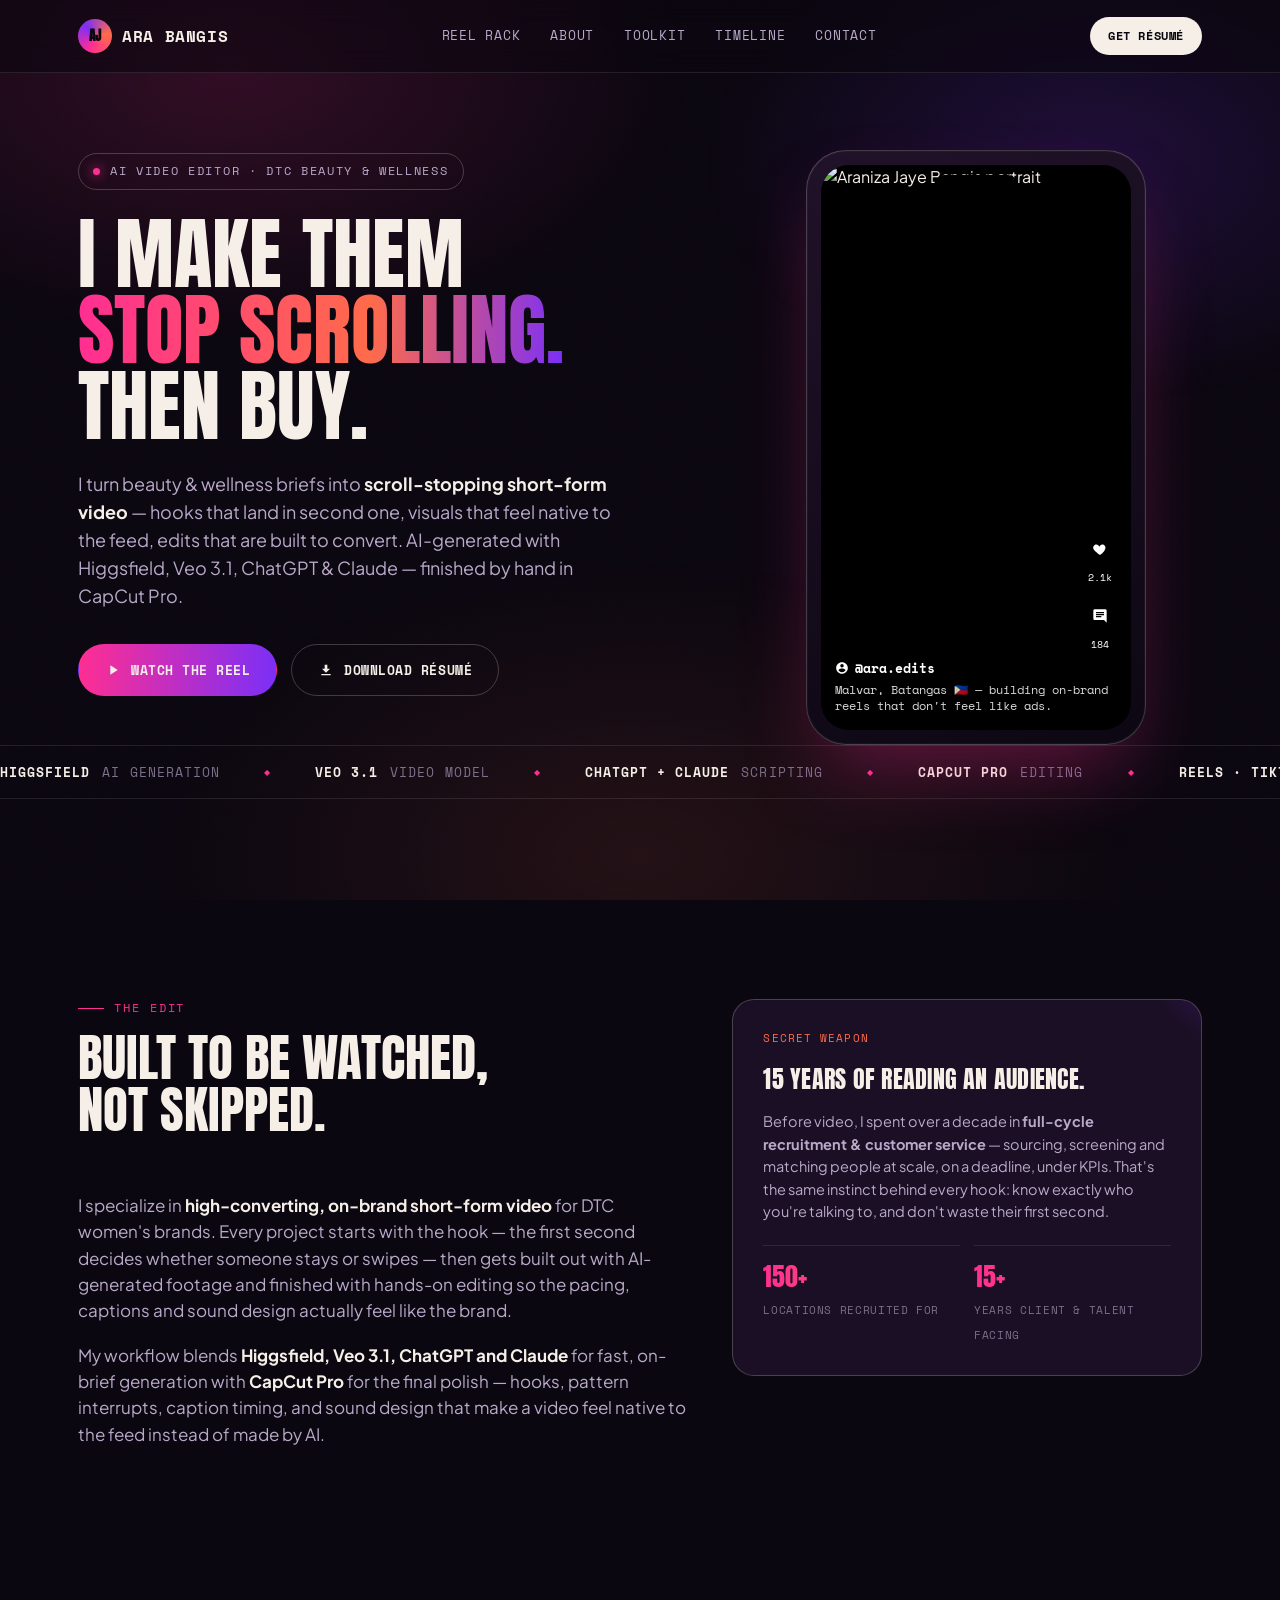
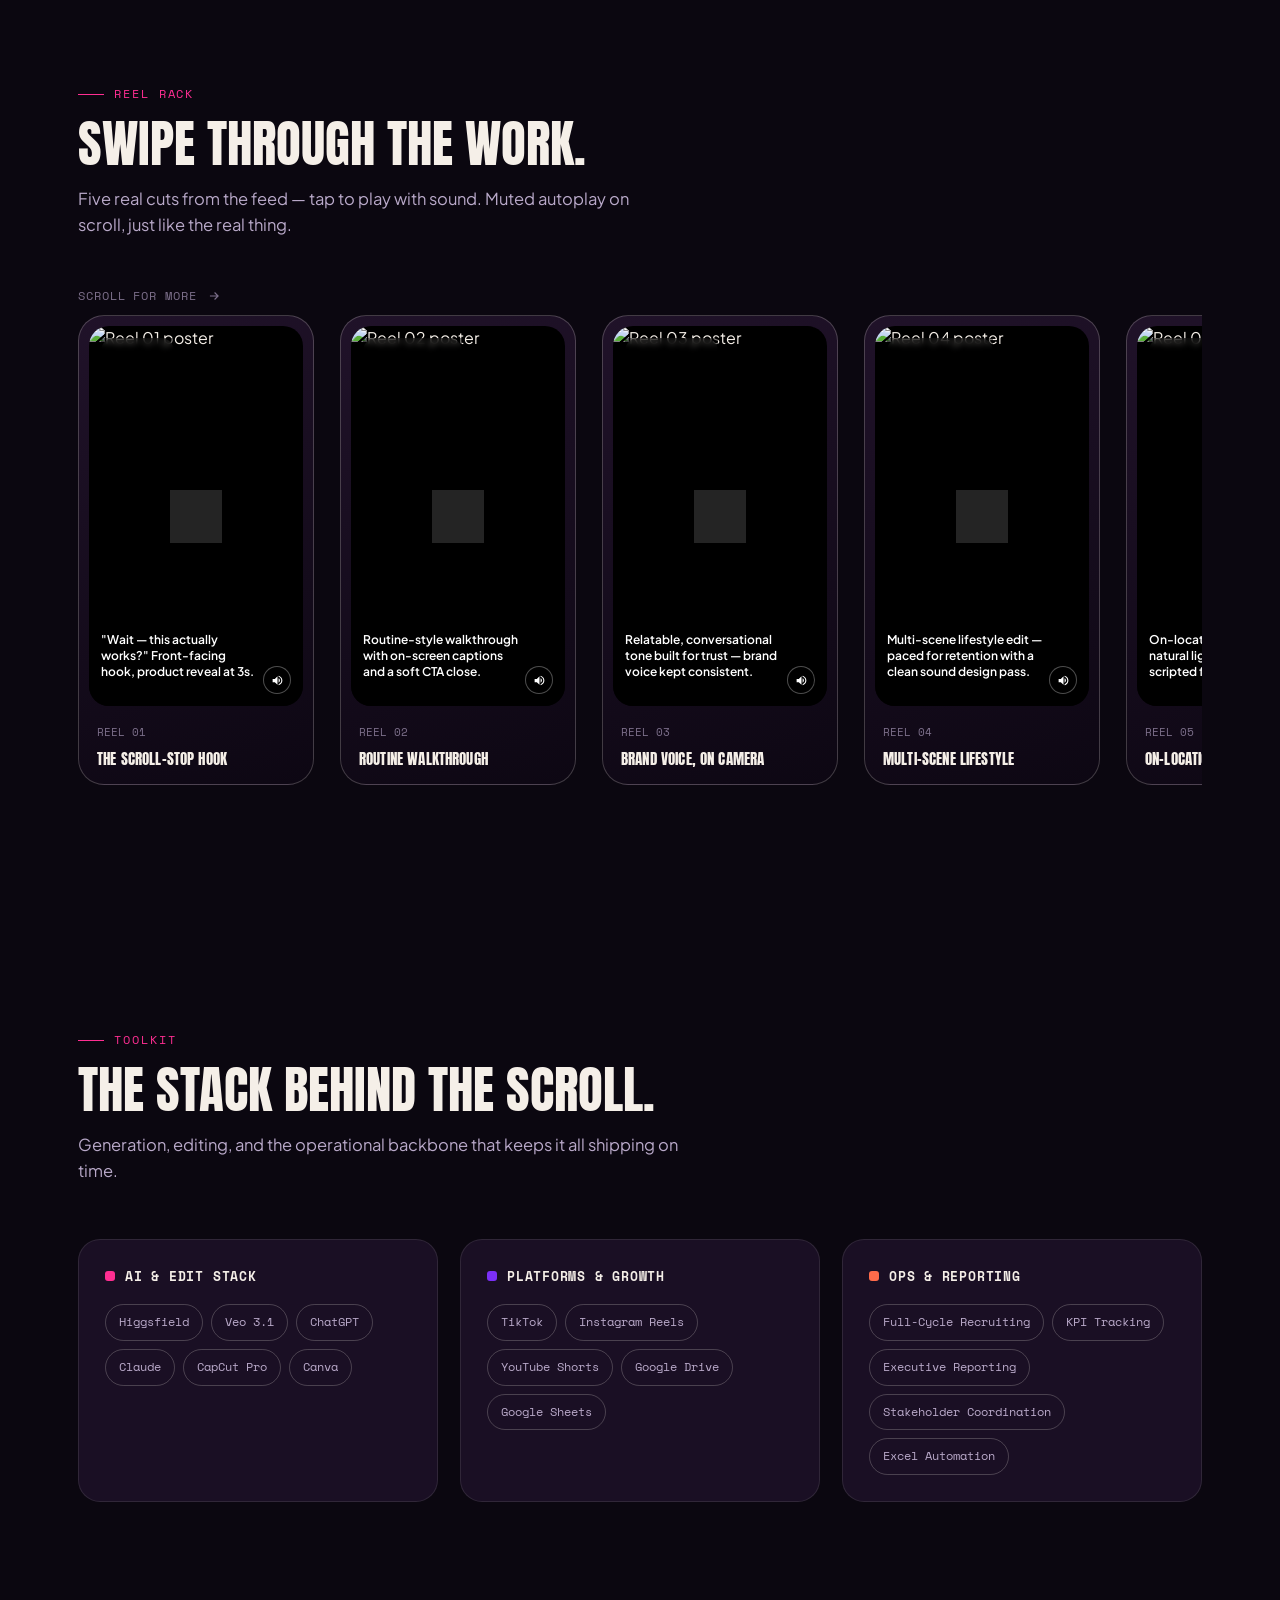
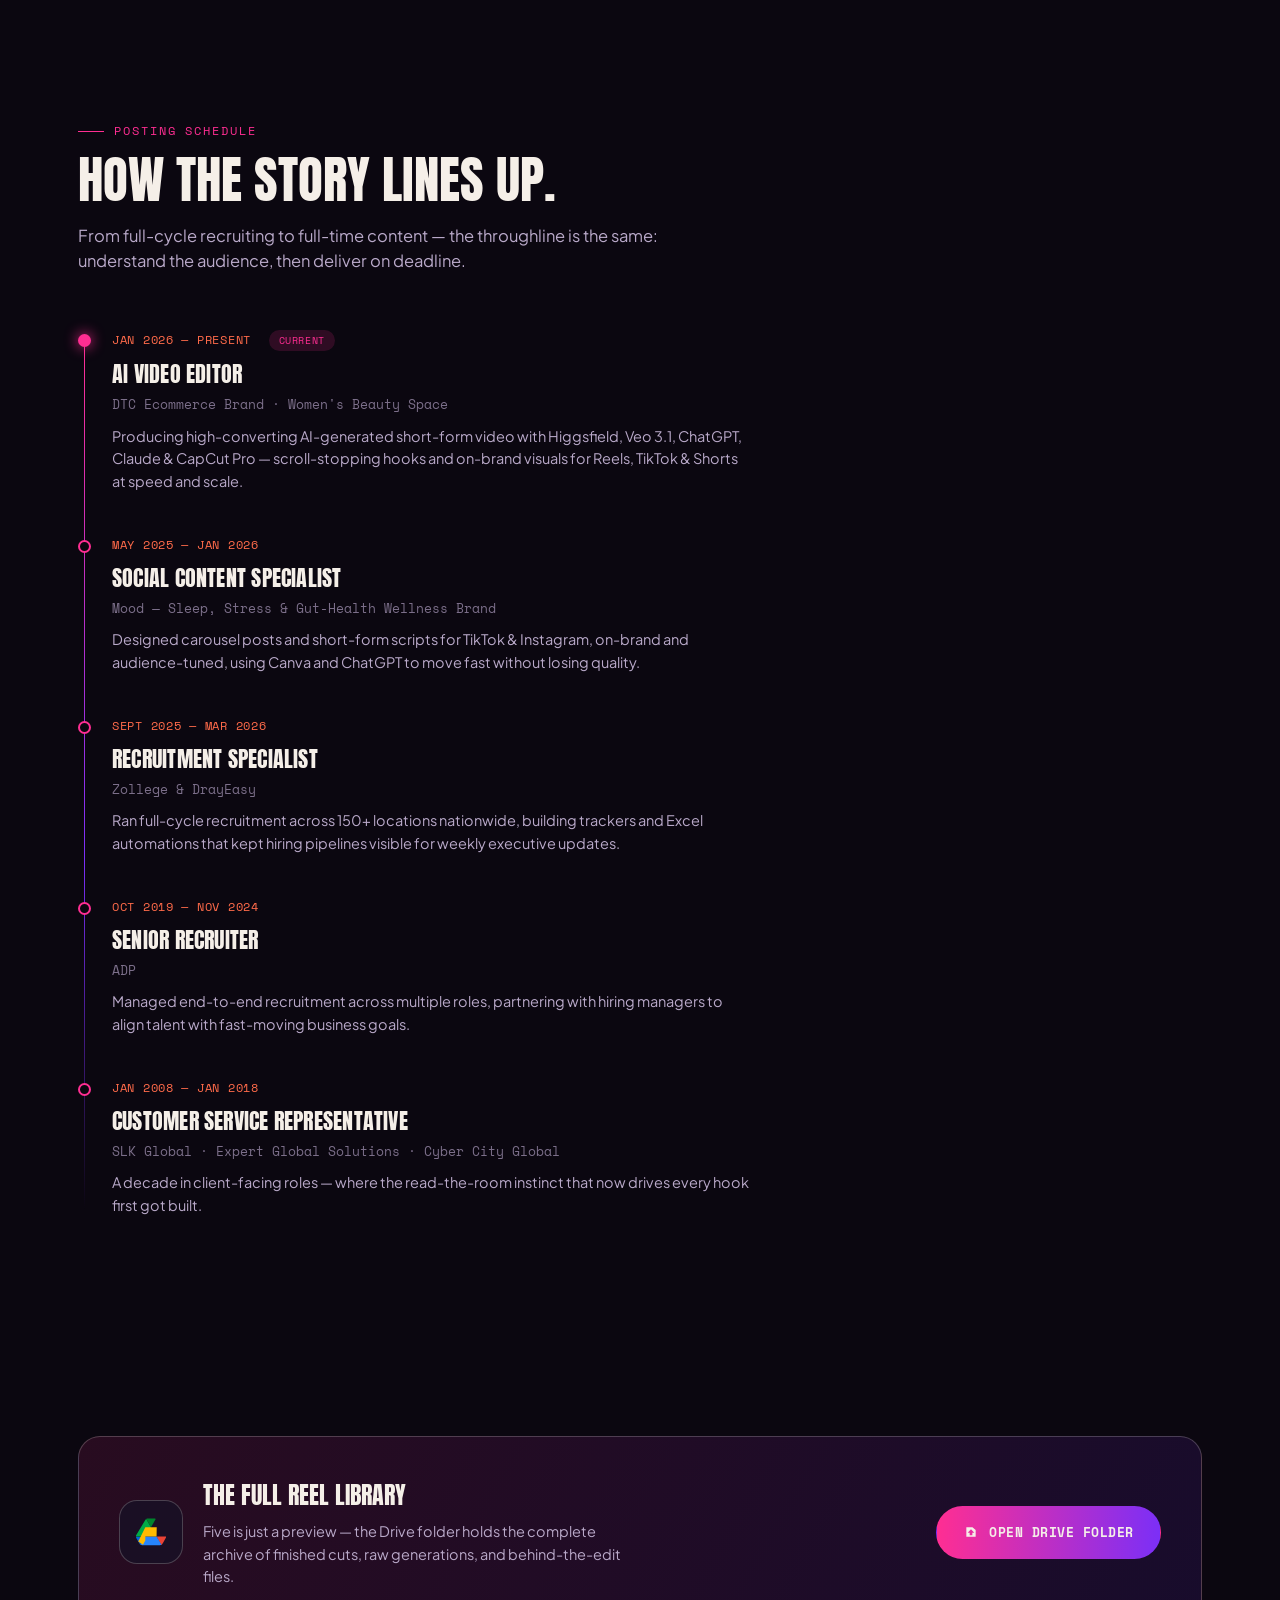
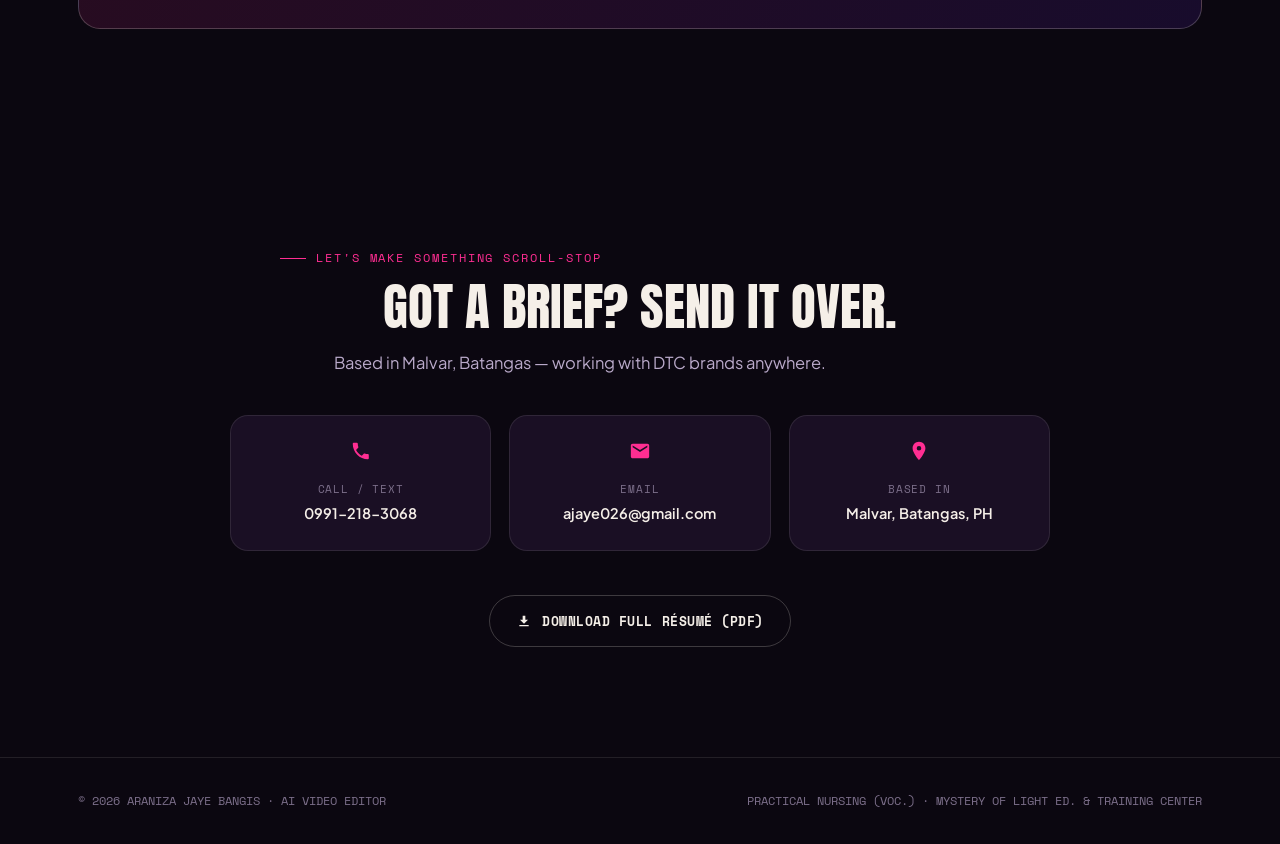
==== commit d144e455: "Add files via upload" ====
--- a/index.html
+++ b/index.html
@@ -3,304 +3,369 @@
 <head>
 <meta charset="UTF-8">
 <meta name="viewport" content="width=device-width, initial-scale=1.0">
-<title>Ara Bangis — AI Video Editor | Scroll-Stopping Content for DTC Brands</title>
-<meta name="description" content="Ara Bangis is an AI-powered video editor crafting scroll-stopping short-form content for DTC beauty & wellness brands.">
-<link rel="icon" href="assets/img/favicon.svg" type="image/svg+xml">
-<link rel="preconnect" href="https://fonts.googleapis.com">
-<link rel="preconnect" href="https://fonts.gstatic.com" crossorigin>
-<link href="https://fonts.googleapis.com/css2?family=Anton&family=Space+Grotesk:wght@400;500;600;700&family=JetBrains+Mono:wght@400;500;700&display=swap" rel="stylesheet">
-<link rel="stylesheet" href="style.css">
+<title>Ara Bangis — AI Video Editor for DTC Brands</title>
+<meta name="description" content="Araniza 'Ara' Jaye Bangis — AI-driven video editor crafting scroll-stopping short-form content for DTC beauty & wellness brands.">
+<link rel="icon" href="data:,">
+<link rel="stylesheet" href="styles.css">
 </head>
 <body>
 
-<div class="grain"></div>
-
-<!-- ============ NAV ============ -->
-<header class="nav" id="nav">
-  <div class="container nav-inner">
-    <a href="#top" class="logo">ARA<span class="dot">.</span></a>
-    <nav class="nav-links" id="navLinks">
-      <a href="#work">Work</a>
-      <a href="#timeline">Pivot</a>
-      <a href="#skills">Skills</a>
-      <a href="#resume">Résumé</a>
-      <a href="#contact">Contact</a>
-    </nav>
-    <a href="assets/resume-ara-bangis.pdf" download class="btn btn-small btn-primary nav-cta">Résumé ↓</a>
-    <button class="burger" id="burger" aria-label="Toggle menu" aria-expanded="false">
-      <span></span><span></span><span></span>
-    </button>
+<nav class="nav">
+  <div class="wrap">
+    <a href="#top" class="brand">
+      <span class="brand-mark">AJ</span>
+      ARA BANGIS
+    </a>
+    <ul class="nav-links">
+      <li><a href="#reel">Reel Rack</a></li>
+      <li><a href="#about">About</a></li>
+      <li><a href="#toolkit">Toolkit</a></li>
+      <li><a href="#timeline">Timeline</a></li>
+      <li><a href="#contact">Contact</a></li>
+    </ul>
+    <a class="nav-cta" href="assets/docs/Araniza-Bangis-Resume.pdf" download>Get Résumé</a>
   </div>
-</header>
-
-<!-- ============ HERO ============ -->
-<section class="hero" id="top">
-  <div class="hero-glow" aria-hidden="true"></div>
-  <div class="container hero-inner">
-    <div class="hero-copy reveal">
-      <p class="eyebrow">● REC — AI Video Editor / Batangas, PH</p>
-      <h1 class="hero-title">
-        STOP<br>
-        <span class="grad-text">SCROLLING.</span>
-      </h1>
-      <div class="hook-cycle" id="hookCycle" aria-live="polite">
-        <span class="hook-line is-active">Hook in 3 seconds.</span>
-        <span class="hook-line">Cut for retention.</span>
-        <span class="hook-line">Built for the algorithm.</span>
-        <span class="hook-line">On-brand. Every frame.</span>
-      </div>
-      <p class="hero-sub">I'm Ara — I turn a brand brief into scroll-stopping Reels, TikToks &amp; Shorts using AI generation tools and hands-on CapCut Pro editing, for DTC women's beauty &amp; wellness brands.</p>
-      <div class="hero-actions">
-        <a href="#work" class="btn btn-primary">▶ Watch the reel</a>
-        <a href="assets/resume-ara-bangis.pdf" download class="btn btn-ghost">Download résumé</a>
-      </div>
-    </div>
-
-    <div class="hero-phone reveal" style="--delay:0.15s">
-      <div class="phone-frame">
-        <div class="phone-notch"></div>
-        <video class="phone-video" id="heroVideo" poster="assets/img/poster_intro.jpg" muted loop playsinline preload="metadata">
-          <source src="assets/videos/intro.mp4" type="video/mp4">
-        </video>
-        <button class="phone-sound" id="heroSound" aria-label="Toggle sound">🔇</button>
-        <div class="phone-caption">@ara — intro</div>
-      </div>
-      <div class="phone-ring" aria-hidden="true"></div>
-    </div>
-  </div>
-</section>
-
-<!-- ============ MARQUEE ============ -->
-<div class="marquee-wrap reveal">
-  <div class="marquee-track">
-    <span>HIGGSFIELD</span><span>·</span><span>VEO 3.1</span><span>·</span><span>CHATGPT</span><span>·</span>
-    <span>CLAUDE</span><span>·</span><span>CAPCUT PRO</span><span>·</span><span>GOOGLE SHEETS</span><span>·</span>
-    <span>HIGGSFIELD</span><span>·</span><span>VEO 3.1</span><span>·</span><span>CHATGPT</span><span>·</span>
-    <span>CLAUDE</span><span>·</span><span>CAPCUT PRO</span><span>·</span><span>GOOGLE SHEETS</span><span>·</span>
-  </div>
-</div>
-
-<!-- ============ ABOUT ============ -->
-<section class="about" id="about">
-  <div class="container about-inner">
-    <div class="about-photo reveal">
-      <div class="ring-wrap">
-        <img src="assets/img/profile.jpg" alt="Portrait of Ara Bangis" loading="lazy">
-      </div>
-    </div>
-    <div class="about-copy reveal" style="--delay:0.1s">
-      <p class="eyebrow">Who's editing</p>
-      <h2 class="h2">Ten years of reading people.<br>Now she reads the feed.</h2>
-      <p class="p-lead">Ara is an AI-powered video editor building scroll-stopping short-form content for DTC beauty and wellness brands. She pairs generative tools — Higgsfield, Veo 3.1, ChatGPT, Claude — with hands-on CapCut Pro editing to turn a brief into a polished, on-brand video, fast. A decade in recruitment and client-facing roles built the part most editors skip: reading an audience and matching a brand's voice, edit after edit.</p>
-      <div class="stat-row">
-        <div class="stat-chip"><strong>2026</strong><span>AI Video Editor since</span></div>
-        <div class="stat-chip"><strong>10+ yrs</strong><span>client-facing background</span></div>
-        <div class="stat-chip"><strong>Beauty · Wellness</strong><span>core niches</span></div>
-        <div class="stat-chip"><strong>Reels · TikTok · Shorts</strong><span>platforms edited for</span></div>
-      </div>
-    </div>
-  </div>
-</section>
-
-<!-- ============ SHOWREEL ============ -->
-<section class="showreel" id="work">
-  <div class="container">
-    <div class="section-head reveal">
-      <p class="eyebrow">Selected work</p>
-      <h2 class="h2">The reel that stops the thumb.</h2>
-      <p class="p-lead small">Vertical, sound-on, built for the first three seconds. Tap a card to watch full-screen.</p>
-    </div>
-  </div>
-
-  <div class="reel-rail reveal" id="reelRail" style="--delay:0.1s">
-    <div class="reel-card" data-video="assets/videos/sample1.mp4" data-poster="assets/img/poster_sample1.jpg" data-title="Talking-Head Hook Edit" data-tag="Beauty · Retention" data-time="1:14">
-      <div class="phone-frame small">
-        <div class="phone-notch"></div>
-        <video muted loop playsinline preload="none" poster="assets/img/poster_sample1.jpg"></video>
-        <div class="reel-play">▶</div>
-        <div class="reel-meta">
-          <span class="reel-tag">Beauty · Retention</span>
-          <span class="reel-title">Talking-Head Hook Edit</span>
-          <span class="reel-time">00:00 / 1:14</span>
-        </div>
-      </div>
-    </div>
-
-    <div class="reel-card" data-video="assets/videos/sample2.mp4" data-poster="assets/img/poster_sample2.jpg" data-title="Skincare Routine Breakdown" data-tag="Wellness · Education" data-time="1:33">
-      <div class="phone-frame small">
-        <div class="phone-notch"></div>
-        <video muted loop playsinline preload="none" poster="assets/img/poster_sample2.jpg"></video>
-        <div class="reel-play">▶</div>
-        <div class="reel-meta">
-          <span class="reel-tag">Wellness · Education</span>
-          <span class="reel-title">Skincare Routine Breakdown</span>
-          <span class="reel-time">00:00 / 1:33</span>
-        </div>
-      </div>
-    </div>
-
-    <div class="reel-card" data-video="assets/videos/sample3.mp4" data-poster="assets/img/poster_sample3.jpg" data-title="Product Demo → CTA" data-tag="DTC · Conversion" data-time="1:19">
-      <div class="phone-frame small">
-        <div class="phone-notch"></div>
-        <video muted loop playsinline preload="none" poster="assets/img/poster_sample3.jpg"></video>
-        <div class="reel-play">▶</div>
-        <div class="reel-meta">
-          <span class="reel-tag">DTC · Conversion</span>
-          <span class="reel-title">Product Demo → CTA</span>
-          <span class="reel-time">00:00 / 1:19</span>
-        </div>
-      </div>
-    </div>
-  </div>
-</section>
-
-<!-- ============ SKILLS ============ -->
-<section class="skills" id="skills">
-  <div class="container">
-    <div class="section-head reveal">
-      <p class="eyebrow">How she works</p>
-      <h2 class="h2">Brief in. Scroll-stopper out.</h2>
-    </div>
-    <div class="skill-grid">
-      <div class="skill-card reveal">
-        <span class="skill-icon">✦</span>
-        <h3>AI-Generated Video</h3>
-        <p>Higgsfield and Veo 3.1 workflows turn a brief into on-brand footage — no shoot day required.</p>
-      </div>
-      <div class="skill-card reveal" style="--delay:0.06s">
-        <span class="skill-icon">↳</span>
-        <h3>Scroll-Stopping Hooks</h3>
-        <p>Scripting and first-three-second hooks engineered for retention on Reels, TikTok and Shorts.</p>
-      </div>
-      <div class="skill-card reveal" style="--delay:0.12s">
-        <span class="skill-icon">▢</span>
-        <h3>Professional Post</h3>
-        <p>Hands-on CapCut Pro edit, pacing, captions and sound design polished to a platform-native feel.</p>
-      </div>
-      <div class="skill-card reveal" style="--delay:0.18s">
-        <span class="skill-icon">◎</span>
-        <h3>Brand-Voice Consistency</h3>
-        <p>A decade in recruitment and client-facing work means she reads tone fast and keeps it consistent, edit after edit.</p>
-      </div>
-    </div>
-  </div>
-</section>
-
-<!-- ============ TIMELINE (SIGNATURE) ============ -->
-<section class="pivot" id="timeline">
-  <div class="container">
-    <div class="section-head reveal">
-      <p class="eyebrow">Career, cut like a timeline</p>
-      <h2 class="h2">The pivot.</h2>
-      <p class="p-lead small">Ten-plus years client-facing, then a hard cut into AI video. Scroll the track.</p>
-    </div>
-
-    <div class="foundation-pill reveal">
-      <span class="fp-code">2008 — 2024</span>
-      <span class="fp-text">10+ yrs · Customer Service &amp; Full-Cycle Recruiting — SLK Global · Expert Global Solutions · ADP</span>
-    </div>
-
-    <div class="tl-wrap reveal" style="--delay:0.08s">
-      <div class="tl-ruler">
-        <span style="left:0%">Dec '24</span>
-        <span style="left:28.6%">Jun '25</span>
-        <span style="left:57.1%">Dec '25</span>
-        <span style="left:85.7%">Jun '26</span>
-        <span class="tl-today" style="left:95.2%">Today</span>
-      </div>
-      <div class="tl-track-group">
-        <p class="tl-lane-label pink">Creative &amp; AI Video</p>
-        <div class="tl-row">
-          <div class="tl-clip pink" style="left:61.9%; width:38.1%;">
-            <span class="tl-clip-title">AI Video Editor</span>
-            <span class="tl-clip-sub">DTC Ecommerce Brand · Jan '26 – Present</span>
-          </div>
-        </div>
-        <div class="tl-row">
-          <div class="tl-clip pink dim" style="left:23.8%; width:38.1%;">
-            <span class="tl-clip-title">Social Content Specialist</span>
-            <span class="tl-clip-sub">Mood · May '25 – Jan '26</span>
-          </div>
-        </div>
-        <p class="tl-lane-label violet">Recruitment &amp; Ops</p>
-        <div class="tl-row">
-          <div class="tl-clip violet dim" style="left:42.9%; width:28.6%;">
-            <span class="tl-clip-title">Recruitment Specialist</span>
-            <span class="tl-clip-sub">Zollege · Sep '25 – Mar '26</span>
-          </div>
-        </div>
-        <div class="tl-row">
-          <div class="tl-clip violet dim" style="left:0%; width:71.4%;">
-            <span class="tl-clip-title">Recruitment Specialist / EA</span>
-            <span class="tl-clip-sub">DrayEasy · Dec '24 – Mar '26</span>
-          </div>
-        </div>
-      </div>
-      <div class="tl-playhead" style="left:95.2%;"></div>
-    </div>
-  </div>
-</section>
-
-<!-- ============ STACK ============ -->
-<section class="stack">
-  <div class="container">
-    <div class="section-head reveal">
-      <p class="eyebrow">Tools &amp; platforms</p>
-      <h2 class="h2">The kit.</h2>
-    </div>
-    <div class="chip-cloud reveal">
-      <span class="chip">Higgsfield</span><span class="chip">Veo 3.1</span><span class="chip">ChatGPT</span>
-      <span class="chip">Claude</span><span class="chip">CapCut Pro</span><span class="chip">Canva</span>
-      <span class="chip">Google Sheets</span><span class="chip">Microsoft Excel</span><span class="chip">Indeed</span>
-      <span class="chip">ZipRecruiter</span><span class="chip">LinkedIn Recruiter</span><span class="chip">Google Drive</span>
-    </div>
-  </div>
-</section>
-
-<!-- ============ RESUME ============ -->
-<section class="resume" id="resume">
-  <div class="container resume-inner reveal">
-    <div class="resume-card">
-      <div class="resume-text">
-        <p class="eyebrow">Full breakdown</p>
-        <h2 class="h2">Every role, every tool, one PDF.</h2>
-        <p class="p-lead small">The complete résumé — work history from customer service through recruitment to AI video editing, plus the full tool stack.</p>
-      </div>
-      <a href="assets/resume-ara-bangis.pdf" download class="btn btn-primary btn-lg">
-        <span class="dl-icon">⬇</span> Download résumé (PDF)
+</nav>
+
+<main id="top">
+
+  <!-- ================= HERO ================= -->
+  <header class="hero">
+    <div class="wrap hero-grid">
+      <div>
+        <div class="eyebrow"><span class="dot"></span> AI VIDEO EDITOR · DTC BEAUTY &amp; WELLNESS</div>
+        <h1>
+          <span class="line"><span>I MAKE THEM</span></span>
+          <span class="line"><span class="accent glitch-wrap" data-text="STOP SCROLLING.">STOP SCROLLING.</span></span>
+          <span class="line"><span>THEN BUY.</span></span>
+        </h1>
+        <p class="lede">I turn beauty &amp; wellness briefs into <strong>scroll-stopping short-form video</strong> — hooks that land in second one, visuals that feel native to the feed, edits that are built to convert. AI-generated with Higgsfield, Veo 3.1, ChatGPT &amp; Claude — finished by hand in CapCut Pro.</p>
+        <div class="hero-cta">
+          <a href="#reel" class="btn btn-primary">
+            <svg viewBox="0 0 24 24"><path fill="currentColor" d="M8 5v14l11-7z"/></svg>
+            Watch the reel
+          </a>
+          <a href="assets/docs/Araniza-Bangis-Resume.pdf" class="btn btn-ghost" download>
+            <svg viewBox="0 0 24 24"><path fill="currentColor" d="M12 16l-6-6h4V4h4v6h4l-6 6zm-7 2h14v2H5v-2z"/></svg>
+            Download résumé
+          </a>
+        </div>
+      </div>
+
+      <div class="phone reveal">
+        <div class="phone-screen">
+          <div class="phone-ring"></div>
+          <div class="phone-notch"></div>
+          <img src="assets/img/profile.jpg" alt="Araniza Jaye Bangis portrait">
+          <div class="reel-fade"></div>
+          <div class="phone-side-icons">
+            <div class="ic"><svg viewBox="0 0 24 24"><path d="M12 21s-6.7-4.35-9.3-8.2C1.1 10.5 1.6 7.4 4 5.9c2-1.3 4.4-.7 5.7 1 .4.5.9 1.3 1.3 1.9.4-.6.9-1.4 1.3-1.9 1.3-1.7 3.7-2.3 5.7-1 2.4 1.5 2.9 4.6 1.3 6.9C18.7 16.65 12 21 12 21z"/></svg></div>
+            <div class="count">2.1k</div>
+            <div class="ic"><svg viewBox="0 0 24 24"><path d="M21.99 4c0-1.1-.89-2-1.99-2H4c-1.1 0-2 .9-2 2v12c0 1.1.9 2 2 2h14l4 4-.01-18zM6 9h12v2H6V9zm8 5H6v-2h8v2zm4-6H6V6h12v2z"/></svg></div>
+            <div class="count">184</div>
+          </div>
+          <div class="phone-ui">
+            <div class="handle">
+              <svg viewBox="0 0 24 24" fill="#fff"><path d="M12 2C6.48 2 2 6.48 2 12s4.48 10 10 10 10-4.48 10-10S17.52 2 12 2zm0 3a3 3 0 110 6 3 3 0 010-6zm0 14.2a7.2 7.2 0 01-6-3.22c.03-2 4-3.1 6-3.1s5.97 1.1 6 3.1a7.2 7.2 0 01-6 3.22z"/></svg>
+              @ara.edits
+            </div>
+            <div class="caption">Malvar, Batangas 🇵🇭 — building on-brand reels that don't feel like ads.</div>
+          </div>
+        </div>
+      </div>
+    </div>
+
+    <div class="marquee">
+      <div class="marquee-track">
+        <span><b>Higgsfield</b> AI generation</span>
+        <span><b>Veo 3.1</b> video model</span>
+        <span><b>ChatGPT + Claude</b> scripting</span>
+        <span><b>CapCut Pro</b> editing</span>
+        <span><b>Reels · TikTok · Shorts</b></span>
+        <span><b>DTC Beauty &amp; Wellness</b></span>
+        <span><b>Higgsfield</b> AI generation</span>
+        <span><b>Veo 3.1</b> video model</span>
+        <span><b>ChatGPT + Claude</b> scripting</span>
+        <span><b>CapCut Pro</b> editing</span>
+        <span><b>Reels · TikTok · Shorts</b></span>
+        <span><b>DTC Beauty &amp; Wellness</b></span>
+      </div>
+    </div>
+  </header>
+
+  <!-- ================= ABOUT ================= -->
+  <section id="about">
+    <div class="wrap about-grid">
+      <div class="reveal">
+        <div class="section-head">
+          <div class="section-eyebrow">The edit</div>
+          <h2>Built to be watched,<br>not skipped.</h2>
+        </div>
+        <div class="about-body">
+          <p>I specialize in <strong>high-converting, on-brand short-form video</strong> for DTC women's brands. Every project starts with the hook — the first second decides whether someone stays or swipes — then gets built out with AI-generated footage and finished with hands-on editing so the pacing, captions and sound design actually feel like the brand.</p>
+          <p>My workflow blends <strong>Higgsfield, Veo 3.1, ChatGPT and Claude</strong> for fast, on-brief generation with <strong>CapCut Pro</strong> for the final polish — hooks, pattern interrupts, caption timing, and sound design that make a video feel native to the feed instead of made by AI.</p>
+        </div>
+      </div>
+      <div class="weapon-card reveal">
+        <span class="tag">Secret weapon</span>
+        <h3>15 years of reading an audience.</h3>
+        <p>Before video, I spent over a decade in <strong>full-cycle recruitment &amp; customer service</strong> — sourcing, screening and matching people at scale, on a deadline, under KPIs. That's the same instinct behind every hook: know exactly who you're talking to, and don't waste their first second.</p>
+        <div class="weapon-stats">
+          <div><b>150+</b><span>Locations recruited for</span></div>
+          <div><b>15+</b><span>Years client &amp; talent facing</span></div>
+        </div>
+      </div>
+    </div>
+  </section>
+
+  <!-- ================= REEL RACK ================= -->
+  <section id="reel">
+    <div class="wrap">
+      <div class="section-head reveal">
+        <div class="section-eyebrow">Reel rack</div>
+        <h2>Swipe through the work.</h2>
+        <p>Five real cuts from the feed — tap to play with sound. Muted autoplay on scroll, just like the real thing.</p>
+      </div>
+      <div class="rack-hint reveal">
+        SCROLL FOR MORE
+        <svg viewBox="0 0 24 24" fill="none" stroke="currentColor" stroke-width="2"><path d="M5 12h14M13 6l6 6-6 6"/></svg>
+      </div>
+      <div class="rack-scroller reveal" id="rack">
+        <!-- cards injected identically in markup for no-JS fallback -->
+        <article class="reel-card" data-video="assets/videos/reel-1.mp4" data-poster="assets/posters/reel-1.jpg">
+          <div class="reel-frame">
+            <img src="assets/posters/reel-1.jpg" alt="Reel 01 poster" class="poster">
+            <video muted loop playsinline preload="none" poster="assets/posters/reel-1.jpg">
+              <source data-src="assets/videos/reel-1.mp4" type="video/mp4">
+            </video>
+            <div class="reel-fade"></div>
+            <span class="reel-tag">UGC Hook</span>
+            <span class="reel-dur">0:40</span>
+            <p class="reel-caption">"Wait — this actually works?" Front-facing hook, product reveal at 3s.</p>
+            <button class="reel-play" aria-label="Play reel"><svg viewBox="0 0 24 24"><path d="M8 5v14l11-7z"/></svg></button>
+            <button class="reel-mute" aria-label="Toggle sound"><svg viewBox="0 0 24 24"><path d="M16.5 12A4.5 4.5 0 0014 8v8a4.5 4.5 0 002.5-4zM14 3.23v2.06c2.89.86 5 3.54 5 6.71s-2.11 5.85-5 6.71v2.06c4.01-.91 7-4.49 7-8.77s-2.99-7.86-7-8.77zM3 9v6h4l5 5V4L7 9H3z"/></svg></button>
+          </div>
+          <div class="reel-meta"><span class="idx">REEL 01</span><h4>The Scroll-Stop Hook</h4></div>
+        </article>
+
+        <article class="reel-card" data-video="assets/videos/reel-2.mp4" data-poster="assets/posters/reel-2.jpg">
+          <div class="reel-frame">
+            <img src="assets/posters/reel-2.jpg" alt="Reel 02 poster" class="poster">
+            <video muted loop playsinline preload="none" poster="assets/posters/reel-2.jpg">
+              <source data-src="assets/videos/reel-2.mp4" type="video/mp4">
+            </video>
+            <div class="reel-fade"></div>
+            <span class="reel-tag">Product Demo</span>
+            <span class="reel-dur">1:24</span>
+            <p class="reel-caption">Routine-style walkthrough with on-screen captions and a soft CTA close.</p>
+            <button class="reel-play" aria-label="Play reel"><svg viewBox="0 0 24 24"><path d="M8 5v14l11-7z"/></svg></button>
+            <button class="reel-mute" aria-label="Toggle sound"><svg viewBox="0 0 24 24"><path d="M16.5 12A4.5 4.5 0 0014 8v8a4.5 4.5 0 002.5-4zM14 3.23v2.06c2.89.86 5 3.54 5 6.71s-2.11 5.85-5 6.71v2.06c4.01-.91 7-4.49 7-8.77s-2.99-7.86-7-8.77zM3 9v6h4l5 5V4L7 9H3z"/></svg></button>
+          </div>
+          <div class="reel-meta"><span class="idx">REEL 02</span><h4>Routine Walkthrough</h4></div>
+        </article>
+
+        <article class="reel-card" data-video="assets/videos/reel-3.mp4" data-poster="assets/posters/reel-3.jpg">
+          <div class="reel-frame">
+            <img src="assets/posters/reel-3.jpg" alt="Reel 03 poster" class="poster">
+            <video muted loop playsinline preload="none" poster="assets/posters/reel-3.jpg">
+              <source data-src="assets/videos/reel-3.mp4" type="video/mp4">
+            </video>
+            <div class="reel-fade"></div>
+            <span class="reel-tag">Testimonial</span>
+            <span class="reel-dur">1:32</span>
+            <p class="reel-caption">Relatable, conversational tone built for trust — brand voice kept consistent.</p>
+            <button class="reel-play" aria-label="Play reel"><svg viewBox="0 0 24 24"><path d="M8 5v14l11-7z"/></svg></button>
+            <button class="reel-mute" aria-label="Toggle sound"><svg viewBox="0 0 24 24"><path d="M16.5 12A4.5 4.5 0 0014 8v8a4.5 4.5 0 002.5-4zM14 3.23v2.06c2.89.86 5 3.54 5 6.71s-2.11 5.85-5 6.71v2.06c4.01-.91 7-4.49 7-8.77s-2.99-7.86-7-8.77zM3 9v6h4l5 5V4L7 9H3z"/></svg></button>
+          </div>
+          <div class="reel-meta"><span class="idx">REEL 03</span><h4>Brand Voice, On Camera</h4></div>
+        </article>
+
+        <article class="reel-card" data-video="assets/videos/reel-4.mp4" data-poster="assets/posters/reel-4.jpg">
+          <div class="reel-frame">
+            <img src="assets/posters/reel-4.jpg" alt="Reel 04 poster" class="poster">
+            <video muted loop playsinline preload="none" poster="assets/posters/reel-4.jpg">
+              <source data-src="assets/videos/reel-4.mp4" type="video/mp4">
+            </video>
+            <div class="reel-fade"></div>
+            <span class="reel-tag">Lifestyle Cut</span>
+            <span class="reel-dur">1:33</span>
+            <p class="reel-caption">Multi-scene lifestyle edit — paced for retention with a clean sound design pass.</p>
+            <button class="reel-play" aria-label="Play reel"><svg viewBox="0 0 24 24"><path d="M8 5v14l11-7z"/></svg></button>
+            <button class="reel-mute" aria-label="Toggle sound"><svg viewBox="0 0 24 24"><path d="M16.5 12A4.5 4.5 0 0014 8v8a4.5 4.5 0 002.5-4zM14 3.23v2.06c2.89.86 5 3.54 5 6.71s-2.11 5.85-5 6.71v2.06c4.01-.91 7-4.49 7-8.77s-2.99-7.86-7-8.77zM3 9v6h4l5 5V4L7 9H3z"/></svg></button>
+          </div>
+          <div class="reel-meta"><span class="idx">REEL 04</span><h4>Multi-Scene Lifestyle</h4></div>
+        </article>
+
+        <article class="reel-card" data-video="assets/videos/reel-5.mp4" data-poster="assets/posters/reel-5.jpg">
+          <div class="reel-frame">
+            <img src="assets/posters/reel-5.jpg" alt="Reel 05 poster" class="poster">
+            <video muted loop playsinline preload="none" poster="assets/posters/reel-5.jpg">
+              <source data-src="assets/videos/reel-5.mp4" type="video/mp4">
+            </video>
+            <div class="reel-fade"></div>
+            <span class="reel-tag">Outdoor UGC</span>
+            <span class="reel-dur">1:14</span>
+            <p class="reel-caption">On-location UGC style — natural light, handheld feel, scripted for a fast payoff.</p>
+            <button class="reel-play" aria-label="Play reel"><svg viewBox="0 0 24 24"><path d="M8 5v14l11-7z"/></svg></button>
+            <button class="reel-mute" aria-label="Toggle sound"><svg viewBox="0 0 24 24"><path d="M16.5 12A4.5 4.5 0 0014 8v8a4.5 4.5 0 002.5-4zM14 3.23v2.06c2.89.86 5 3.54 5 6.71s-2.11 5.85-5 6.71v2.06c4.01-.91 7-4.49 7-8.77s-2.99-7.86-7-8.77zM3 9v6h4l5 5V4L7 9H3z"/></svg></button>
+          </div>
+          <div class="reel-meta"><span class="idx">REEL 05</span><h4>On-Location UGC</h4></div>
+        </article>
+      </div>
+    </div>
+  </section>
+
+  <!-- ================= TOOLKIT ================= -->
+  <section id="toolkit">
+    <div class="wrap">
+      <div class="section-head reveal">
+        <div class="section-eyebrow">Toolkit</div>
+        <h2>The stack behind the scroll.</h2>
+        <p>Generation, editing, and the operational backbone that keeps it all shipping on time.</p>
+      </div>
+      <div class="toolkit-grid reveal">
+        <div class="tool-card">
+          <div class="tool-head"><span class="sq" style="background:var(--magenta)"></span><h3>AI &amp; Edit Stack</h3></div>
+          <div class="pill-row">
+            <span class="pill">Higgsfield</span><span class="pill">Veo 3.1</span><span class="pill">ChatGPT</span>
+            <span class="pill">Claude</span><span class="pill">CapCut Pro</span><span class="pill">Canva</span>
+          </div>
+        </div>
+        <div class="tool-card">
+          <div class="tool-head"><span class="sq" style="background:var(--violet)"></span><h3>Platforms &amp; Growth</h3></div>
+          <div class="pill-row">
+            <span class="pill">TikTok</span><span class="pill">Instagram Reels</span><span class="pill">YouTube Shorts</span>
+            <span class="pill">Google Drive</span><span class="pill">Google Sheets</span>
+          </div>
+        </div>
+        <div class="tool-card">
+          <div class="tool-head"><span class="sq" style="background:var(--coral)"></span><h3>Ops &amp; Reporting</h3></div>
+          <div class="pill-row">
+            <span class="pill">Full-Cycle Recruiting</span><span class="pill">KPI Tracking</span>
+            <span class="pill">Executive Reporting</span><span class="pill">Stakeholder Coordination</span><span class="pill">Excel Automation</span>
+          </div>
+        </div>
+      </div>
+    </div>
+  </section>
+
+  <!-- ================= TIMELINE ================= -->
+  <section id="timeline">
+    <div class="wrap">
+      <div class="section-head reveal">
+        <div class="section-eyebrow">Posting schedule</div>
+        <h2>How the story lines up.</h2>
+        <p>From full-cycle recruiting to full-time content — the throughline is the same: understand the audience, then deliver on deadline.</p>
+      </div>
+      <div class="timeline reveal">
+        <div class="t-item current">
+          <span class="t-dot"></span>
+          <div class="t-date">Jan 2026 — Present <span class="t-badge">Current</span></div>
+          <h3 class="t-role">AI Video Editor</h3>
+          <div class="t-org">DTC Ecommerce Brand · Women's Beauty Space</div>
+          <p class="t-desc">Producing high-converting AI-generated short-form video with Higgsfield, Veo 3.1, ChatGPT, Claude &amp; CapCut Pro — scroll-stopping hooks and on-brand visuals for Reels, TikTok &amp; Shorts at speed and scale.</p>
+        </div>
+        <div class="t-item">
+          <span class="t-dot"></span>
+          <div class="t-date">May 2025 — Jan 2026</div>
+          <h3 class="t-role">Social Content Specialist</h3>
+          <div class="t-org">Mood — Sleep, Stress &amp; Gut-Health Wellness Brand</div>
+          <p class="t-desc">Designed carousel posts and short-form scripts for TikTok &amp; Instagram, on-brand and audience-tuned, using Canva and ChatGPT to move fast without losing quality.</p>
+        </div>
+        <div class="t-item">
+          <span class="t-dot"></span>
+          <div class="t-date">Sept 2025 — Mar 2026</div>
+          <h3 class="t-role">Recruitment Specialist</h3>
+          <div class="t-org">Zollege &amp; DrayEasy</div>
+          <p class="t-desc">Ran full-cycle recruitment across 150+ locations nationwide, building trackers and Excel automations that kept hiring pipelines visible for weekly executive updates.</p>
+        </div>
+        <div class="t-item">
+          <span class="t-dot"></span>
+          <div class="t-date">Oct 2019 — Nov 2024</div>
+          <h3 class="t-role">Senior Recruiter</h3>
+          <div class="t-org">ADP</div>
+          <p class="t-desc">Managed end-to-end recruitment across multiple roles, partnering with hiring managers to align talent with fast-moving business goals.</p>
+        </div>
+        <div class="t-item">
+          <span class="t-dot"></span>
+          <div class="t-date">Jan 2008 — Jan 2018</div>
+          <h3 class="t-role">Customer Service Representative</h3>
+          <div class="t-org">SLK Global · Expert Global Solutions · Cyber City Global</div>
+          <p class="t-desc">A decade in client-facing roles — where the read-the-room instinct that now drives every hook first got built.</p>
+        </div>
+      </div>
+    </div>
+  </section>
+
+  <!-- ================= DRIVE ================= -->
+  <section id="drive">
+    <div class="wrap">
+      <div class="drive-card reveal">
+        <div class="left">
+          <div class="drive-icon">
+            <svg viewBox="0 0 87.3 78" xmlns="http://www.w3.org/2000/svg">
+              <path d="M6.6 66.85l3.85 6.65c.8 1.4 1.95 2.5 3.3 3.3l13.75-23.8h-27.5c0 1.55.4 3.1 1.2 4.5z" fill="#0066da"/>
+              <path d="M43.65 25L29.9 1.2c-1.35.8-2.5 1.9-3.3 3.3L.8 47.75c-.8 1.4-1.2 2.95-1.2 4.5h27.5z" fill="#00ac47"/>
+              <path d="M73.55 76.8c1.35-.8 2.5-1.9 3.3-3.3l1.6-2.75L86.5 56.5c.8-1.4 1.2-2.95 1.2-4.5H59.85l5.85 11.5z" fill="#ea4335"/>
+              <path d="M43.65 25L57.4 1.2C56.05.4 54.5 0 52.9 0H34.4c-1.6 0-3.15.45-4.5 1.2z" fill="#00832d"/>
+              <path d="M27.1 52.25L13.35 76.05c1.35.8 2.9 1.2 4.5 1.2h51.6c1.6 0 3.15-.45 4.5-1.2L59.85 52.25z" fill="#2684fc"/>
+              <path d="M60.35 25H27.1L6.6 66.85 20.35 76.05 27.1 63.75V52.25h32.75z" fill="#ffba00"/>
+            </svg>
+          </div>
+          <div>
+            <h3>The full reel library</h3>
+            <p>Five is just a preview — the Drive folder holds the complete archive of finished cuts, raw generations, and behind-the-edit files.</p>
+          </div>
+        </div>
+        <a class="btn btn-primary" href="https://drive.google.com/drive/folders/1lGMQtH9l-1cr5ee9mmmGRRfqopOQktxp?usp=drive_link" target="_blank" rel="noopener">
+          <svg viewBox="0 0 24 24"><path fill="currentColor" d="M5 5v14h14V8.83L14.17 5H5zm7 3l5 5h-3v4h-4v-4H7l5-5z"/></svg>
+          Open Drive folder
+        </a>
+      </div>
+    </div>
+  </section>
+
+  <!-- ================= CONTACT ================= -->
+  <section id="contact" class="contact">
+    <div class="wrap">
+      <div class="section-head reveal">
+        <div class="section-eyebrow">Let's make something scroll-stop</div>
+        <h2>Got a brief? Send it over.</h2>
+        <p>Based in Malvar, Batangas — working with DTC brands anywhere.</p>
+      </div>
+      <div class="contact-cards reveal">
+        <a class="c-card" href="tel:09912183068">
+          <svg viewBox="0 0 24 24"><path d="M6.6 10.8c1.4 2.7 3.6 4.9 6.3 6.3l2.1-2.1c.3-.3.7-.4 1-.2 1.1.4 2.3.6 3.5.6.6 0 1 .4 1 1V20c0 .6-.4 1-1 1C10.6 21 3 13.4 3 4c0-.6.4-1 1-1h3.5c.6 0 1 .4 1 1 0 1.2.2 2.4.6 3.5.1.4 0 .8-.2 1L6.6 10.8z"/></svg>
+          <span class="k">Call / Text</span><span class="v">0991-218-3068</span>
+        </a>
+        <a class="c-card" href="mailto:ajaye026@gmail.com">
+          <svg viewBox="0 0 24 24"><path d="M20 4H4c-1.1 0-2 .9-2 2v12c0 1.1.9 2 2 2h16c1.1 0 2-.9 2-2V6c0-1.1-.9-2-2-2zm0 4l-8 5-8-5V6l8 5 8-5v2z"/></svg>
+          <span class="k">Email</span><span class="v">ajaye026@gmail.com</span>
+        </a>
+        <a class="c-card" href="https://www.google.com/maps/search/?api=1&query=Malvar,+Batangas,+Philippines" target="_blank" rel="noopener">
+          <svg viewBox="0 0 24 24"><path d="M12 2C8.1 2 5 5.1 5 9c0 5.2 7 13 7 13s7-7.8 7-13c0-3.9-3.1-7-7-7zm0 9.5A2.5 2.5 0 1112 6.5a2.5 2.5 0 010 5z"/></svg>
+          <span class="k">Based in</span><span class="v">Malvar, Batangas, PH</span>
+        </a>
+      </div>
+      <a href="assets/docs/Araniza-Bangis-Resume.pdf" class="btn btn-ghost" download>
+        <svg viewBox="0 0 24 24"><path fill="currentColor" d="M12 16l-6-6h4V4h4v6h4l-6 6zm-7 2h14v2H5v-2z"/></svg>
+        Download full résumé (PDF)
       </a>
     </div>
-  </div>
-</section>
-
-<!-- ============ CONTACT ============ -->
-<section class="contact" id="contact">
-  <div class="container contact-inner reveal">
-    <p class="eyebrow">Let's talk</p>
-    <h2 class="h2 contact-h2">Got a brief that needs<br><span class="grad-text">to stop the scroll?</span></h2>
-    <div class="contact-links">
-      <a href="mailto:ajaye026@gmail.com" class="contact-link">ajaye026@gmail.com</a>
-      <a href="tel:+639912183068" class="contact-link">0991-218-3068</a>
-      <span class="contact-link static">Malvar, Batangas, PH</span>
-    </div>
-    <a href="mailto:ajaye026@gmail.com" class="btn btn-primary btn-lg contact-cta">Start a project ✦</a>
-  </div>
-</section>
-
-<footer class="footer">
-  <div class="container footer-inner">
-    <span>© <span id="year"></span> Ara Bangis. Built to stop the scroll.</span>
-    <a href="#top" class="back-top">Back to top ↑</a>
+  </section>
+
+</main>
+
+<footer>
+  <div class="wrap">
+    <p>© 2026 ARANIZA JAYE BANGIS · AI VIDEO EDITOR</p>
+    <p>PRACTICAL NURSING (VOC.) · MYSTERY OF LIGHT ED. &amp; TRAINING CENTER</p>
   </div>
 </footer>
 
-<!-- ============ LIGHTBOX ============ -->
-<div class="lightbox" id="lightbox" aria-hidden="true">
-  <button class="lightbox-close" id="lightboxClose" aria-label="Close">✕</button>
-  <div class="lightbox-phone">
-    <video id="lightboxVideo" controls playsinline></video>
-  </div>
-</div>
+<button class="totop" id="totop" aria-label="Back to top">
+  <svg viewBox="0 0 24 24" fill="none" stroke="#0b0710" stroke-width="2"><path d="M12 19V5M5 12l7-7 7 7"/></svg>
+</button>
 
 <script src="script.js"></script>
 </body>
--- a/styles.css
+++ b/styles.css
@@ -0,0 +1,392 @@
+/* =========================================================
+   ARA BANGIS — PORTFOLIO
+   Design tokens
+========================================================= */
+@import url('https://fonts.googleapis.com/css2?family=Anton&family=Plus+Jakarta+Sans:wght@400;500;600;700;800&family=Space+Mono:wght@400;700&display=swap');
+
+:root{
+  --bg:            #0b0710;
+  --bg-alt:        #150c1f;
+  --bg-card:       #1a0f24;
+  --magenta:       #ff2e92;
+  --violet:        #7b2ff7;
+  --coral:         #ff6b4a;
+  --cream:         #f5efe8;
+  --lavender:      #b9a9c9;
+  --lavender-dim:  #7c6f8a;
+  --line:          rgba(245,239,232,0.10);
+  --line-bright:   rgba(245,239,232,0.22);
+
+  --display: 'Anton', 'Arial Narrow', sans-serif;
+  --body:    'Plus Jakarta Sans', -apple-system, BlinkMacSystemFont, sans-serif;
+  --mono:    'Space Mono', 'Courier New', monospace;
+
+  --container: 1180px;
+  --radius: 22px;
+}
+
+*{ box-sizing: border-box; }
+html{ scroll-behavior: smooth; }
+::selection{ background: var(--magenta); color: var(--bg); }
+
+body{
+  margin:0;
+  background: var(--bg);
+  color: var(--cream);
+  font-family: var(--body);
+  line-height: 1.55;
+  overflow-x: hidden;
+  position: relative;
+}
+
+/* ambient grain + glow backdrop */
+body::before{
+  content:"";
+  position: fixed; inset:0;
+  background:
+    radial-gradient(60% 50% at 18% 8%, rgba(255,46,146,0.16), transparent 60%),
+    radial-gradient(50% 45% at 85% 18%, rgba(123,47,247,0.18), transparent 60%),
+    radial-gradient(65% 55% at 50% 95%, rgba(255,107,74,0.10), transparent 60%);
+  pointer-events:none;
+  z-index:0;
+}
+body::after{
+  content:"";
+  position: fixed; inset:0;
+  background-image: url("data:image/svg+xml,%3Csvg xmlns='http://www.w3.org/2000/svg' width='120' height='120'%3E%3Cfilter id='n'%3E%3CfeTurbulence type='fractalNoise' baseFrequency='0.9' numOctaves='2' stitchTiles='stitch'/%3E%3C/filter%3E%3Crect width='100%25' height='100%25' filter='url(%23n)' opacity='0.035'/%3E%3C/svg%3E");
+  pointer-events:none;
+  z-index:0;
+  mix-blend-mode: overlay;
+}
+
+.wrap{ max-width: var(--container); margin:0 auto; padding: 0 28px; position:relative; z-index:1; }
+
+a{ color:inherit; }
+img{ max-width:100%; display:block; }
+
+/* -------------------- reveal -------------------- */
+.reveal{ opacity:0; transform: translateY(28px); transition: opacity .7s ease, transform .7s ease; }
+.reveal.in{ opacity:1; transform: translateY(0); }
+
+/* -------------------- nav -------------------- */
+.nav{
+  position: fixed; top:0; left:0; right:0; z-index: 50;
+  backdrop-filter: blur(14px);
+  background: rgba(11,7,16,0.55);
+  border-bottom: 1px solid var(--line);
+}
+.nav .wrap{ display:flex; align-items:center; justify-content:space-between; height:72px; }
+.brand{ display:flex; align-items:center; gap:10px; font-family: var(--mono); font-weight:700; letter-spacing:.04em; text-decoration:none; }
+.brand-mark{
+  width:34px; height:34px; border-radius:50%;
+  background: conic-gradient(from 200deg, var(--magenta), var(--violet), var(--coral), var(--magenta));
+  display:flex; align-items:center; justify-content:center;
+  font-family: var(--display); font-size: 13px; color: var(--bg); letter-spacing:0;
+}
+.nav-links{ display:flex; gap: 30px; list-style:none; margin:0; padding:0; font-family: var(--mono); font-size: 12.5px; letter-spacing: .06em; text-transform: uppercase; }
+.nav-links a{ text-decoration:none; color: var(--lavender); position:relative; padding: 6px 0; transition: color .25s; }
+.nav-links a:hover{ color: var(--cream); }
+.nav-links a::after{
+  content:""; position:absolute; left:0; bottom:0; height:1px; width:0;
+  background: linear-gradient(90deg, var(--magenta), var(--violet));
+  transition: width .3s ease;
+}
+.nav-links a:hover::after{ width:100%; }
+.nav-cta{
+  font-family: var(--mono); font-size:12px; letter-spacing:.05em; text-transform:uppercase;
+  background: var(--cream); color: var(--bg); padding: 10px 18px; border-radius: 999px;
+  text-decoration:none; font-weight:700; white-space:nowrap;
+  transition: transform .25s ease, box-shadow .25s ease;
+}
+.nav-cta:hover{ transform: translateY(-2px); box-shadow: 0 10px 24px rgba(255,46,146,0.35); }
+.nav-toggle{ display:none; }
+
+@media (max-width: 860px){
+  .nav-links{ display:none; }
+  .nav-cta{ padding: 8px 14px; font-size: 11px; }
+}
+
+/* -------------------- hero -------------------- */
+.hero{ padding: 150px 0 90px; position:relative; }
+.hero-grid{ display:grid; grid-template-columns: 1.15fr .85fr; gap: 60px; align-items:center; }
+
+.eyebrow{
+  display:inline-flex; align-items:center; gap:10px;
+  font-family: var(--mono); font-size:12px; letter-spacing:.14em; text-transform:uppercase;
+  color: var(--lavender); border:1px solid var(--line-bright); padding:8px 14px; border-radius:999px;
+  margin-bottom: 26px;
+}
+.eyebrow .dot{ width:7px; height:7px; border-radius:50%; background: var(--magenta); box-shadow: 0 0 12px var(--magenta); animation: pulse-dot 1.8s infinite; }
+@keyframes pulse-dot{ 0%,100%{ opacity:1; } 50%{ opacity:.35; } }
+
+.hero h1{
+  font-family: var(--display);
+  font-weight:400;
+  font-size: clamp(42px, 6.2vw, 92px);
+  line-height: 0.96;
+  letter-spacing: 0.001em;
+  margin: 0 0 26px;
+  text-transform: uppercase;
+}
+.hero h1 .line{ display:block; overflow:hidden; }
+.hero h1 span{ display:inline-block; transform: translateY(110%); animation: lineUp .8s cubic-bezier(.2,.8,.2,1) forwards; }
+.hero h1 .line:nth-child(1) span{ animation-delay: .05s; }
+.hero h1 .line:nth-child(2) span{ animation-delay: .18s; }
+.hero h1 .line:nth-child(3) span{ animation-delay: .32s; }
+@keyframes lineUp{ to{ transform: translateY(0); } }
+
+.hero h1 .accent{
+  background: linear-gradient(92deg, var(--magenta), var(--coral) 60%, var(--violet));
+  -webkit-background-clip:text; background-clip:text; color:transparent;
+  position:relative;
+}
+.glitch-wrap{ position:relative; display:inline-block; }
+.glitch-wrap::before, .glitch-wrap::after{
+  content: attr(data-text);
+  position:absolute; left:0; top:0; width:100%; overflow:hidden;
+  background: linear-gradient(92deg, var(--magenta), var(--coral) 60%, var(--violet));
+  -webkit-background-clip:text; background-clip:text; color:transparent;
+  opacity: 0;
+}
+.glitch-wrap::before{ transform: translate(-2px,0); }
+.glitch-wrap::after{ transform: translate(2px,0); }
+@media (prefers-reduced-motion: no-preference){
+  .glitch-wrap:hover::before, .glitch-wrap:hover::after{ animation: glitch .35s steps(2,end) 2; opacity: .8; }
+}
+@keyframes glitch{
+  0%{ clip-path: inset(0 0 80% 0); opacity:.8; }
+  25%{ clip-path: inset(30% 0 50% 0); }
+  50%{ clip-path: inset(60% 0 10% 0); }
+  75%{ clip-path: inset(10% 0 70% 0); }
+  100%{ clip-path: inset(0 0 80% 0); opacity:0; }
+}
+
+.hero p.lede{ font-size: 18px; color: var(--lavender); max-width: 560px; margin: 0 0 34px; }
+.hero p.lede strong{ color: var(--cream); font-weight:700; }
+
+.hero-cta{ display:flex; gap:14px; flex-wrap:wrap; margin-bottom: 46px; }
+.btn{
+  font-family: var(--mono); font-size:13px; letter-spacing:.04em; text-transform:uppercase;
+  padding: 15px 26px; border-radius: 999px; text-decoration:none; font-weight:700;
+  display:inline-flex; align-items:center; gap:10px; transition: transform .25s ease, box-shadow .25s ease, background .25s;
+  border: 1px solid transparent; cursor:pointer;
+}
+.btn-primary{ background: linear-gradient(92deg, var(--magenta), var(--violet)); color: var(--cream); }
+.btn-primary:hover{ transform: translateY(-3px); box-shadow: 0 14px 34px rgba(255,46,146,.4); }
+.btn-ghost{ border-color: var(--line-bright); color: var(--cream); }
+.btn-ghost:hover{ background: rgba(245,239,232,.06); transform: translateY(-3px); }
+.btn svg{ width:16px; height:16px; }
+
+/* marquee */
+.marquee{ border-top:1px solid var(--line); border-bottom:1px solid var(--line); padding: 16px 0; overflow:hidden; }
+.marquee-track{ display:flex; gap: 44px; white-space:nowrap; width:max-content; animation: scroll-x 32s linear infinite; }
+@media (prefers-reduced-motion: reduce){ .marquee-track{ animation:none; } }
+.marquee span{ font-family: var(--mono); font-size:13px; letter-spacing:.08em; text-transform:uppercase; color: var(--lavender-dim); display:flex; align-items:center; gap:12px; }
+.marquee span b{ color: var(--cream); font-weight:700; }
+.marquee span::after{ content:"◆"; color: var(--magenta); font-size:8px; margin-left: 32px; }
+@keyframes scroll-x{ from{ transform: translateX(0); } to{ transform: translateX(-50%); } }
+
+/* -------------------- phone mock (hero portrait) -------------------- */
+.phone{
+  position:relative; width: min(340px, 86vw); margin: 0 auto;
+  border-radius: 40px; padding: 14px;
+  background: linear-gradient(160deg, #201229, #0d0713);
+  border: 1px solid var(--line-bright);
+  box-shadow: 0 40px 80px -20px rgba(255,46,146,.35), 0 0 0 1px rgba(255,255,255,.03) inset;
+}
+.phone-screen{
+  position:relative; border-radius: 28px; overflow:hidden; aspect-ratio: 9/16.4;
+  background: #000;
+}
+.phone-screen img{ width:100%; height:100%; object-fit:cover; }
+.phone-notch{ position:absolute; top:10px; left:50%; transform:translateX(-50%); width:84px; height:20px; background:#000; border-radius:20px; z-index:3; }
+.phone-ring{
+  position:absolute; inset:-2px; border-radius: 30px;
+  box-shadow: 0 0 0 2px var(--magenta), 0 0 26px 4px rgba(255,46,146,.55);
+  animation: ringPulse 3s ease-in-out infinite;
+  pointer-events:none; z-index:2;
+}
+@keyframes ringPulse{ 0%,100%{ opacity:.55; } 50%{ opacity:1; } }
+.phone-ui{
+  position:absolute; left:14px; right:14px; bottom:16px; z-index:3;
+  color:#fff; font-family: var(--mono);
+}
+.phone-ui .handle{ font-weight:700; font-size:13px; display:flex; align-items:center; gap:6px; margin-bottom:4px; }
+.phone-ui .handle svg{ width:14px; height:14px; }
+.phone-ui .caption{ font-size:11.5px; color: rgba(255,255,255,.85); line-height:1.4; }
+.phone-side-icons{
+  position:absolute; right:16px; bottom: 78px; display:flex; flex-direction:column; gap:16px; z-index:3; align-items:center;
+}
+.phone-side-icons .ic{ width:30px; height:30px; border-radius:50%; background: rgba(0,0,0,.35); backdrop-filter: blur(4px); display:flex; align-items:center; justify-content:center; }
+.phone-side-icons svg{ width:16px; height:16px; fill:#fff; }
+.phone-side-icons .count{ font-family: var(--mono); font-size:9.5px; color:#fff; margin-top:-10px; }
+
+@media (max-width: 900px){
+  .hero-grid{ grid-template-columns: 1fr; }
+}
+
+/* -------------------- section shell -------------------- */
+section{ padding: 110px 0; position:relative; }
+.section-head{ max-width: 720px; margin: 0 0 56px; }
+.section-eyebrow{
+  font-family: var(--mono); font-size:12px; letter-spacing:.16em; text-transform:uppercase;
+  color: var(--magenta); margin: 0 0 14px; display:flex; align-items:center; gap:10px;
+}
+.section-eyebrow::before{ content:""; width:26px; height:1px; background: var(--magenta); }
+.section-head h2{
+  font-family: var(--display); text-transform:uppercase; font-weight:400;
+  font-size: clamp(30px, 4vw, 52px); line-height:1.02; margin:0 0 16px;
+}
+.section-head p{ color: var(--lavender); font-size:16.5px; max-width: 600px; margin:0; }
+
+/* -------------------- about -------------------- */
+.about-grid{ display:grid; grid-template-columns: 1.3fr 1fr; gap: 44px; align-items:start; }
+.about-body p{ font-size: 17px; color: var(--lavender); margin: 0 0 18px; }
+.about-body p strong{ color: var(--cream); }
+.weapon-card{
+  background: var(--bg-card); border: 1px solid var(--line-bright); border-radius: var(--radius);
+  padding: 30px; position:relative; overflow:hidden;
+}
+.weapon-card::before{
+  content:""; position:absolute; top:-40%; right:-30%; width:200px; height:200px; border-radius:50%;
+  background: radial-gradient(circle, rgba(123,47,247,.35), transparent 70%);
+}
+.weapon-card .tag{ font-family: var(--mono); font-size:11px; letter-spacing:.1em; text-transform:uppercase; color: var(--coral); margin-bottom:14px; display:block; }
+.weapon-card h3{ font-family:var(--display); text-transform:uppercase; font-weight:400; font-size:24px; margin:0 0 12px; letter-spacing:.01em; }
+.weapon-card p{ color: var(--lavender); font-size:14.5px; margin:0; position:relative; z-index:1; }
+.weapon-stats{ display:grid; grid-template-columns: 1fr 1fr; gap:14px; margin-top:22px; }
+.weapon-stats div{ border-top:1px solid var(--line); padding-top:10px; }
+.weapon-stats b{ display:block; font-family:var(--display); font-size:26px; font-weight:400; background: linear-gradient(92deg,var(--magenta),var(--coral)); -webkit-background-clip:text; background-clip:text; color:transparent; }
+.weapon-stats span{ font-family: var(--mono); font-size:10.5px; color: var(--lavender-dim); text-transform:uppercase; letter-spacing:.06em; }
+
+@media (max-width: 900px){ .about-grid{ grid-template-columns: 1fr; } }
+
+/* -------------------- reel rack -------------------- */
+.rack-scroller{
+  display:flex; gap: 26px; overflow-x:auto; padding: 10px 4px 26px;
+  scroll-snap-type: x mandatory; -webkit-overflow-scrolling: touch;
+}
+.rack-scroller::-webkit-scrollbar{ height:6px; }
+.rack-scroller::-webkit-scrollbar-thumb{ background: var(--line-bright); border-radius:6px; }
+
+.reel-card{
+  flex: 0 0 auto; width: 236px; scroll-snap-align: start;
+  border-radius: 26px; padding: 10px; background: linear-gradient(160deg,#201229,#0d0713);
+  border: 1px solid var(--line-bright);
+  transition: transform .35s ease, box-shadow .35s ease;
+}
+.reel-card:hover{ transform: translateY(-8px) rotate(-0.4deg); box-shadow: 0 30px 50px -18px rgba(255,46,146,.4); }
+.reel-frame{ position:relative; border-radius:20px; overflow:hidden; aspect-ratio: 9/16; background:#000; }
+.reel-frame video, .reel-frame img{ position:absolute; inset:0; width:100%; height:100%; object-fit:cover; }
+.reel-frame video{ z-index:1; }
+.reel-frame img.poster{ z-index:2; transition: opacity .4s ease; }
+.reel-tag{
+  position:absolute; top:12px; left:12px; z-index:3; font-family:var(--mono); font-size:10px; letter-spacing:.06em;
+  background: rgba(0,0,0,.5); color:#fff; padding: 5px 10px; border-radius:999px; text-transform:uppercase; backdrop-filter: blur(3px);
+}
+.reel-dur{
+  position:absolute; top:12px; right:12px; z-index:3; font-family:var(--mono); font-size:10px;
+  background: rgba(0,0,0,.5); color:#fff; padding: 5px 9px; border-radius:999px; backdrop-filter: blur(3px);
+}
+.reel-caption{
+  position:absolute; left:12px; right:44px; bottom:14px; z-index:3; color:#fff;
+  font-size:12px; line-height:1.35; font-weight:600; text-shadow: 0 2px 10px rgba(0,0,0,.6);
+}
+.reel-fade{ position:absolute; inset:0; background: linear-gradient(180deg, transparent 40%, rgba(0,0,0,.75) 100%); z-index:2; pointer-events:none; }
+.reel-play{
+  position:absolute; inset:0; margin:auto; width:52px; height:52px; border-radius:50%;
+  background: rgba(255,255,255,.14); border:1px solid rgba(255,255,255,.5); backdrop-filter: blur(6px);
+  display:flex; align-items:center; justify-content:center; z-index:4; cursor:pointer;
+  transition: opacity .25s ease, transform .25s ease;
+}
+.reel-play svg{ width:18px; height:18px; fill:#fff; margin-left:2px; }
+.reel-card.is-playing .reel-play{ opacity:0; pointer-events:none; }
+.reel-mute{
+  position:absolute; bottom:12px; right:12px; z-index:4; width:28px; height:28px; border-radius:50%;
+  background: rgba(0,0,0,.5); border:1px solid rgba(255,255,255,.3); display:flex; align-items:center; justify-content:center; cursor:pointer;
+}
+.reel-mute svg{ width:13px; height:13px; fill:#fff; }
+.reel-meta{ padding: 12px 8px 4px; }
+.reel-meta .idx{ font-family: var(--mono); font-size:11px; color: var(--lavender-dim); }
+.reel-meta h4{ font-family: var(--display); font-weight:400; text-transform:uppercase; font-size:15px; margin:4px 0 0; letter-spacing:.01em; }
+
+.rack-hint{ font-family: var(--mono); font-size:11.5px; color: var(--lavender-dim); text-transform:uppercase; letter-spacing:.08em; display:flex; align-items:center; gap:10px; margin-top: -6px;}
+.rack-hint svg{ width:14px; height:14px; animation: nudge 1.6s ease-in-out infinite; }
+@keyframes nudge{ 0%,100%{ transform: translateX(0);} 50%{ transform: translateX(6px);} }
+
+/* -------------------- toolkit -------------------- */
+.toolkit-grid{ display:grid; grid-template-columns: repeat(3, 1fr); gap: 22px; }
+.tool-card{ background: var(--bg-card); border:1px solid var(--line); border-radius: var(--radius); padding: 26px; }
+.tool-card .tool-head{ display:flex; align-items:center; gap:10px; margin-bottom:18px; }
+.tool-card .tool-head .sq{ width:10px; height:10px; border-radius:3px; }
+.tool-card h3{ font-family: var(--mono); font-size:13px; letter-spacing:.06em; text-transform:uppercase; margin:0; color: var(--cream); }
+.pill-row{ display:flex; flex-wrap:wrap; gap:8px; }
+.pill{
+  font-family: var(--mono); font-size:12px; padding:8px 13px; border-radius:999px; border:1px solid var(--line-bright);
+  color: var(--lavender); transition: all .25s ease;
+}
+.pill:hover{ color: var(--bg); background: var(--cream); border-color: var(--cream); }
+
+@media (max-width: 900px){ .toolkit-grid{ grid-template-columns: 1fr; } }
+
+/* -------------------- timeline / posting schedule -------------------- */
+.timeline{ position:relative; padding-left: 34px; }
+.timeline::before{ content:""; position:absolute; left:6px; top:6px; bottom:6px; width:1px; background: linear-gradient(180deg, var(--magenta), var(--violet) 60%, transparent); }
+.t-item{ position:relative; padding-bottom: 44px; }
+.t-item:last-child{ padding-bottom:0; }
+.t-dot{ position:absolute; left:-34px; top:4px; width:13px; height:13px; border-radius:50%; background: var(--bg); border:2px solid var(--magenta); }
+.t-item.current .t-dot{ background: var(--magenta); box-shadow: 0 0 14px var(--magenta); }
+.t-date{ font-family: var(--mono); font-size:12px; letter-spacing:.06em; text-transform:uppercase; color: var(--coral); margin-bottom:6px; }
+.t-role{ font-family: var(--display); font-weight:400; text-transform:uppercase; font-size: 22px; margin:0 0 4px; letter-spacing:.01em; }
+.t-org{ font-family: var(--mono); font-size:12.5px; color: var(--lavender-dim); margin-bottom: 10px; }
+.t-desc{ color: var(--lavender); font-size: 14.5px; max-width: 640px; margin:0; }
+.t-badge{
+  display:inline-block; margin-left:10px; font-family:var(--mono); font-size:10px; letter-spacing:.06em; text-transform:uppercase;
+  background: rgba(255,46,146,.15); color: var(--magenta); padding:3px 10px; border-radius:999px; vertical-align:middle;
+}
+
+/* -------------------- drive callout -------------------- */
+.drive-card{
+  display:flex; align-items:center; justify-content:space-between; gap: 30px; flex-wrap:wrap;
+  background: linear-gradient(120deg, rgba(255,46,146,.12), rgba(123,47,247,.12));
+  border:1px solid var(--line-bright); border-radius: var(--radius); padding: 40px;
+}
+.drive-card .left{ display:flex; align-items:center; gap: 20px; }
+.drive-icon{
+  width:64px; height:64px; border-radius:18px; background: var(--bg-card); border:1px solid var(--line-bright);
+  display:flex; align-items:center; justify-content:center; flex:none;
+}
+.drive-icon svg{ width:30px; height:30px; }
+.drive-card h3{ font-family: var(--display); text-transform:uppercase; font-weight:400; font-size:24px; margin:0 0 6px; }
+.drive-card p{ margin:0; color: var(--lavender); font-size: 14.5px; max-width:420px; }
+
+/* -------------------- contact / footer -------------------- */
+.contact{ text-align:center; }
+.contact .section-head{ margin:0 auto 40px; text-align:center; }
+.contact-cards{ display:grid; grid-template-columns: repeat(3,1fr); gap:18px; max-width: 820px; margin: 0 auto 44px; }
+.c-card{ background: var(--bg-card); border:1px solid var(--line); border-radius:18px; padding: 24px 18px; text-decoration:none; transition: transform .25s ease, border-color .25s ease; }
+.c-card:hover{ transform: translateY(-4px); border-color: var(--magenta); }
+.c-card svg{ width:22px; height:22px; margin-bottom:12px; fill: var(--magenta); }
+.c-card .k{ font-family:var(--mono); font-size:10.5px; text-transform:uppercase; letter-spacing:.08em; color: var(--lavender-dim); display:block; margin-bottom:4px; }
+.c-card .v{ font-size:14.5px; color: var(--cream); font-weight:600; word-break: break-word; }
+
+footer{ border-top:1px solid var(--line); padding: 34px 0; }
+footer .wrap{ display:flex; justify-content:space-between; align-items:center; flex-wrap:wrap; gap:14px; }
+footer p{ font-family: var(--mono); font-size:11.5px; color: var(--lavender-dim); margin:0; }
+
+@media (max-width: 700px){
+  .contact-cards{ grid-template-columns: 1fr; }
+  .drive-card{ flex-direction:column; align-items:flex-start; }
+}
+
+/* back to top */
+.totop{
+  position: fixed; right: 24px; bottom: 24px; z-index: 40;
+  width: 46px; height:46px; border-radius:50%;
+  background: var(--cream); display:flex; align-items:center; justify-content:center;
+  opacity:0; pointer-events:none; transition: opacity .3s ease, transform .3s ease;
+  cursor:pointer; border:none;
+}
+.totop.show{ opacity:1; pointer-events:auto; }
+.totop:hover{ transform: translateY(-4px); }
+.totop svg{ width:18px; height:18px; }
